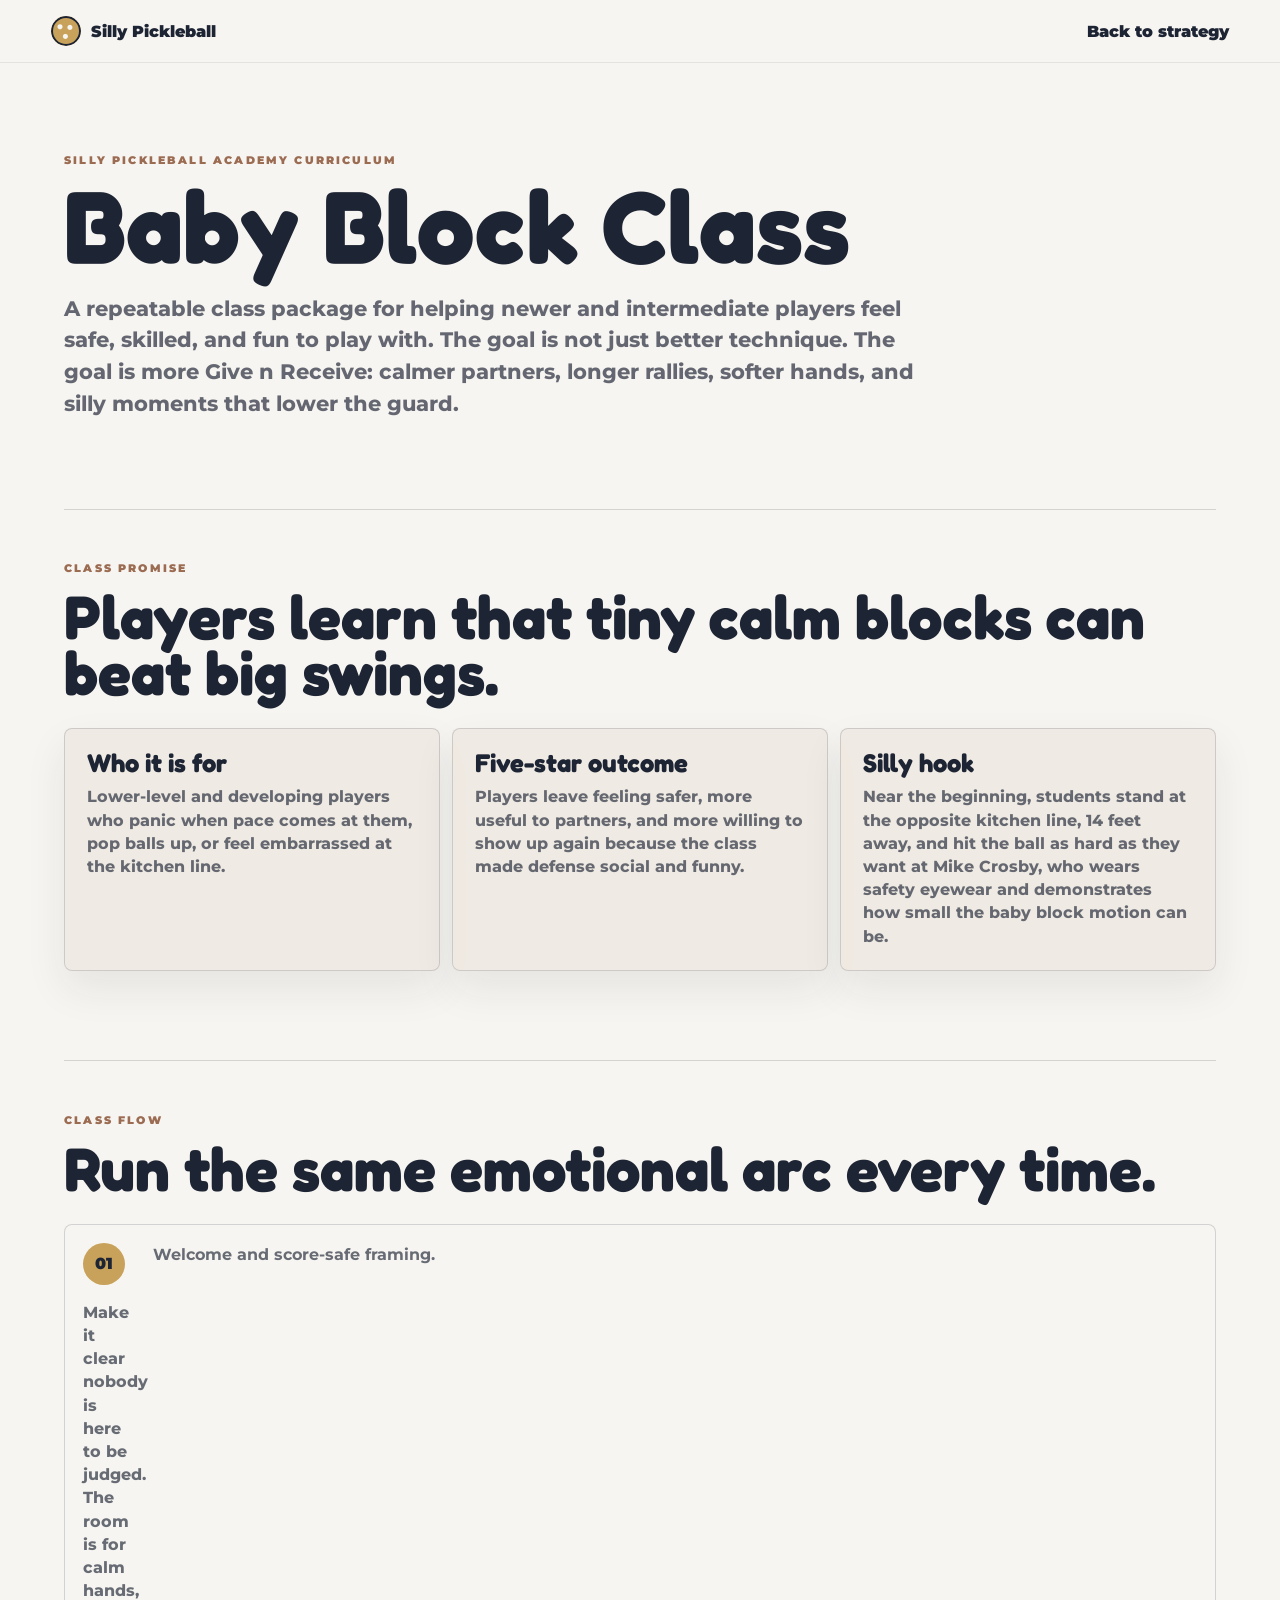
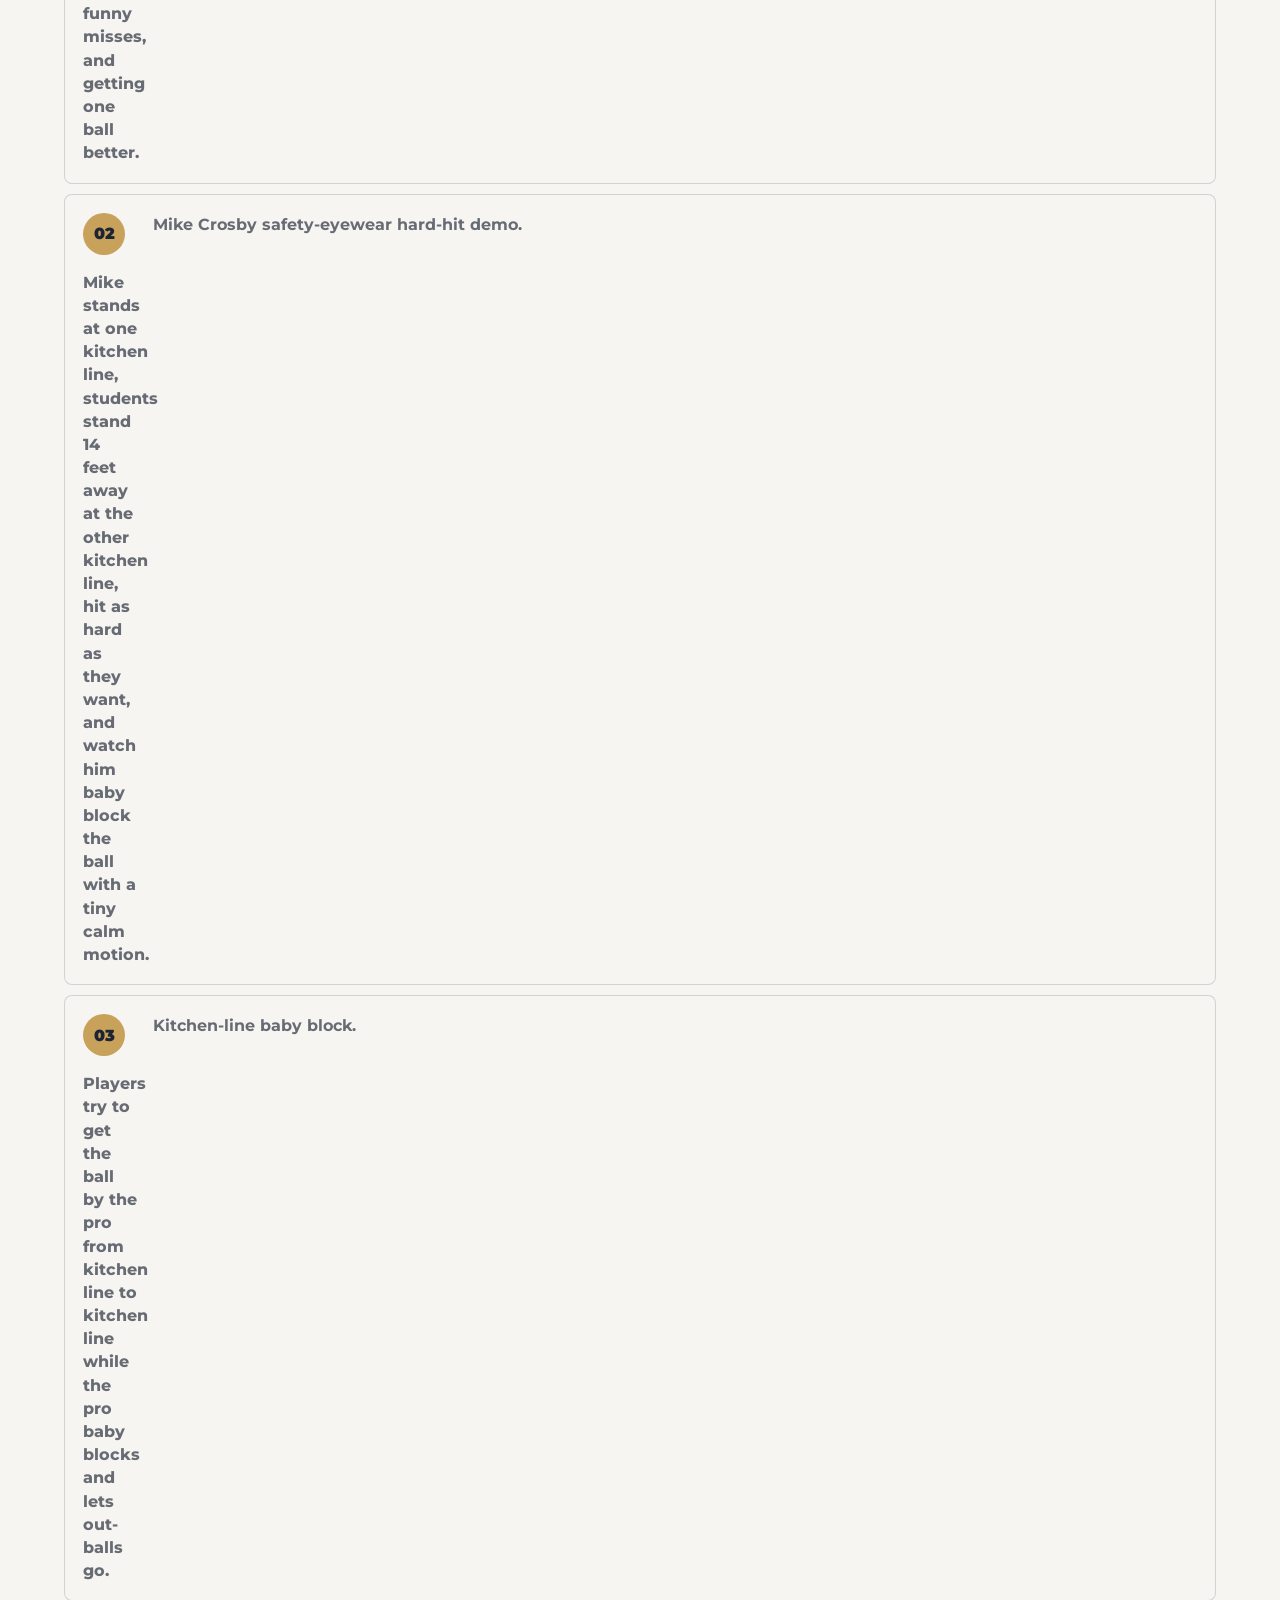
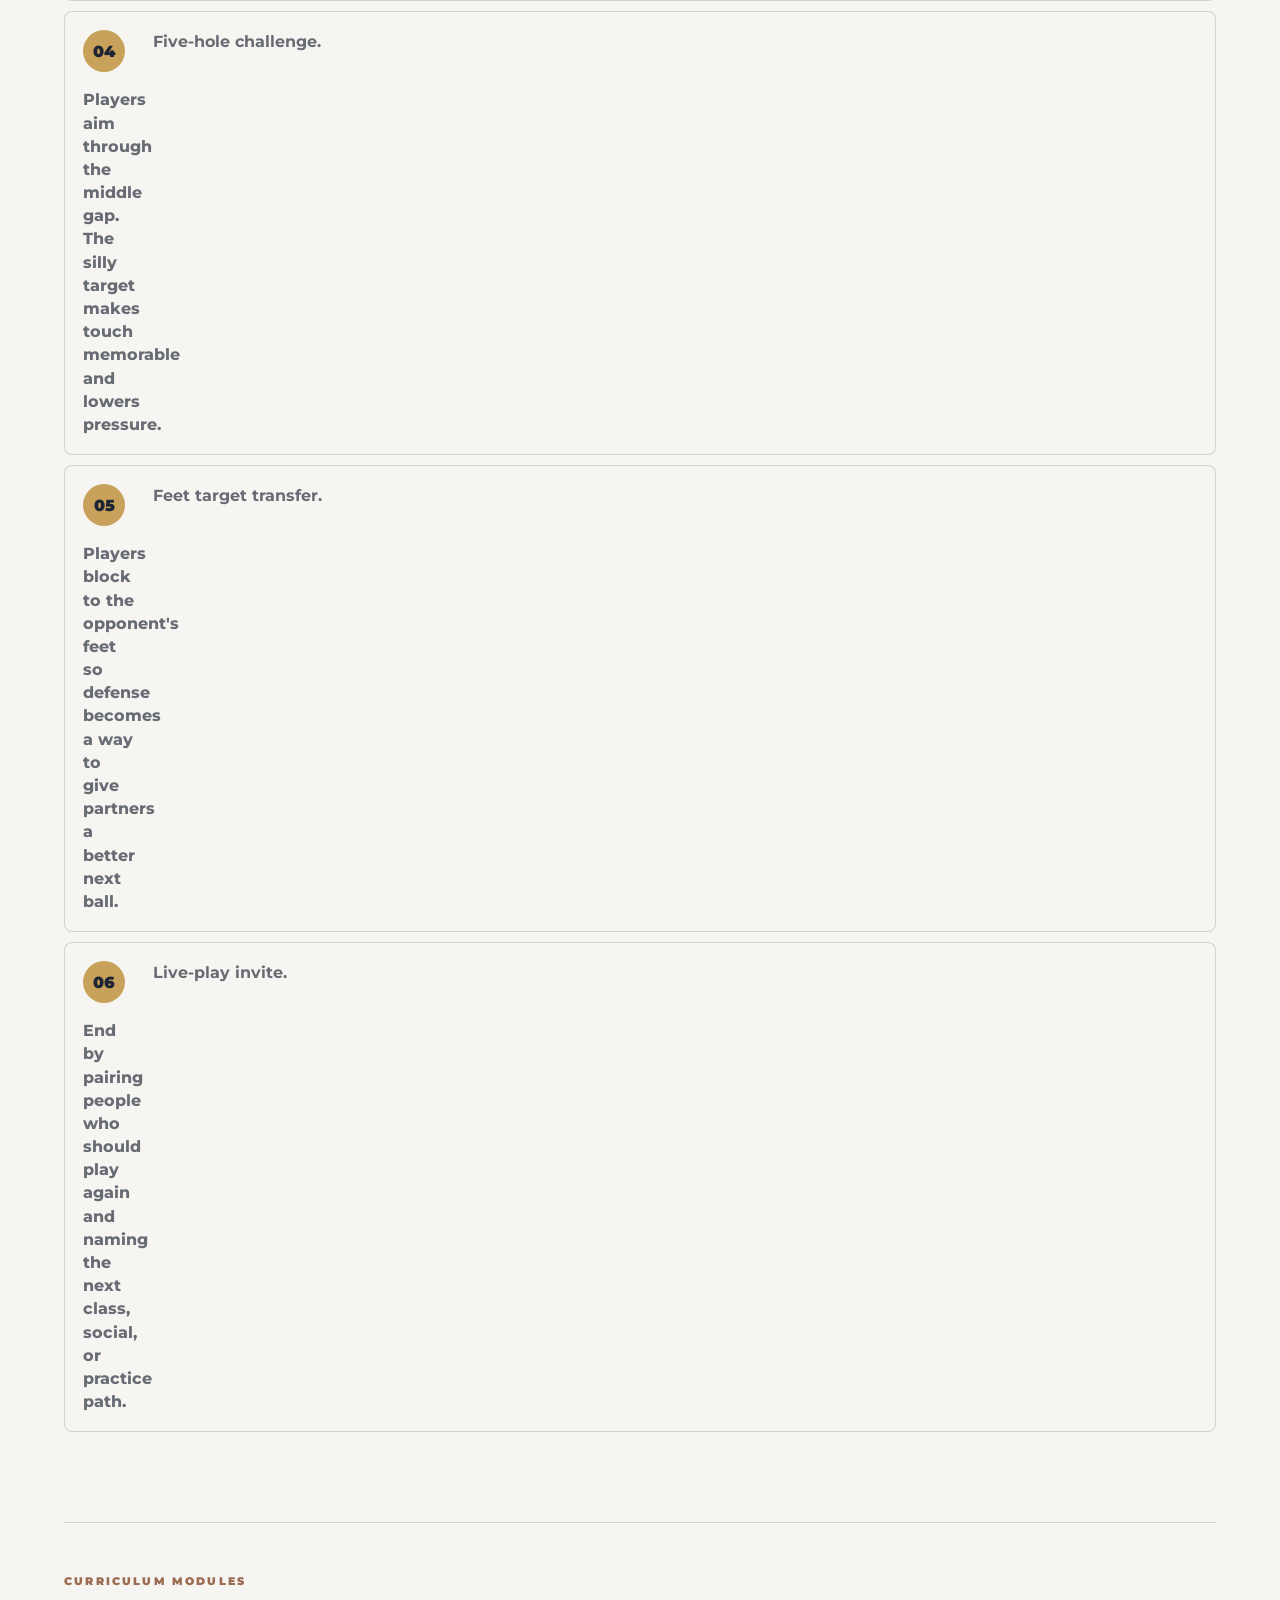
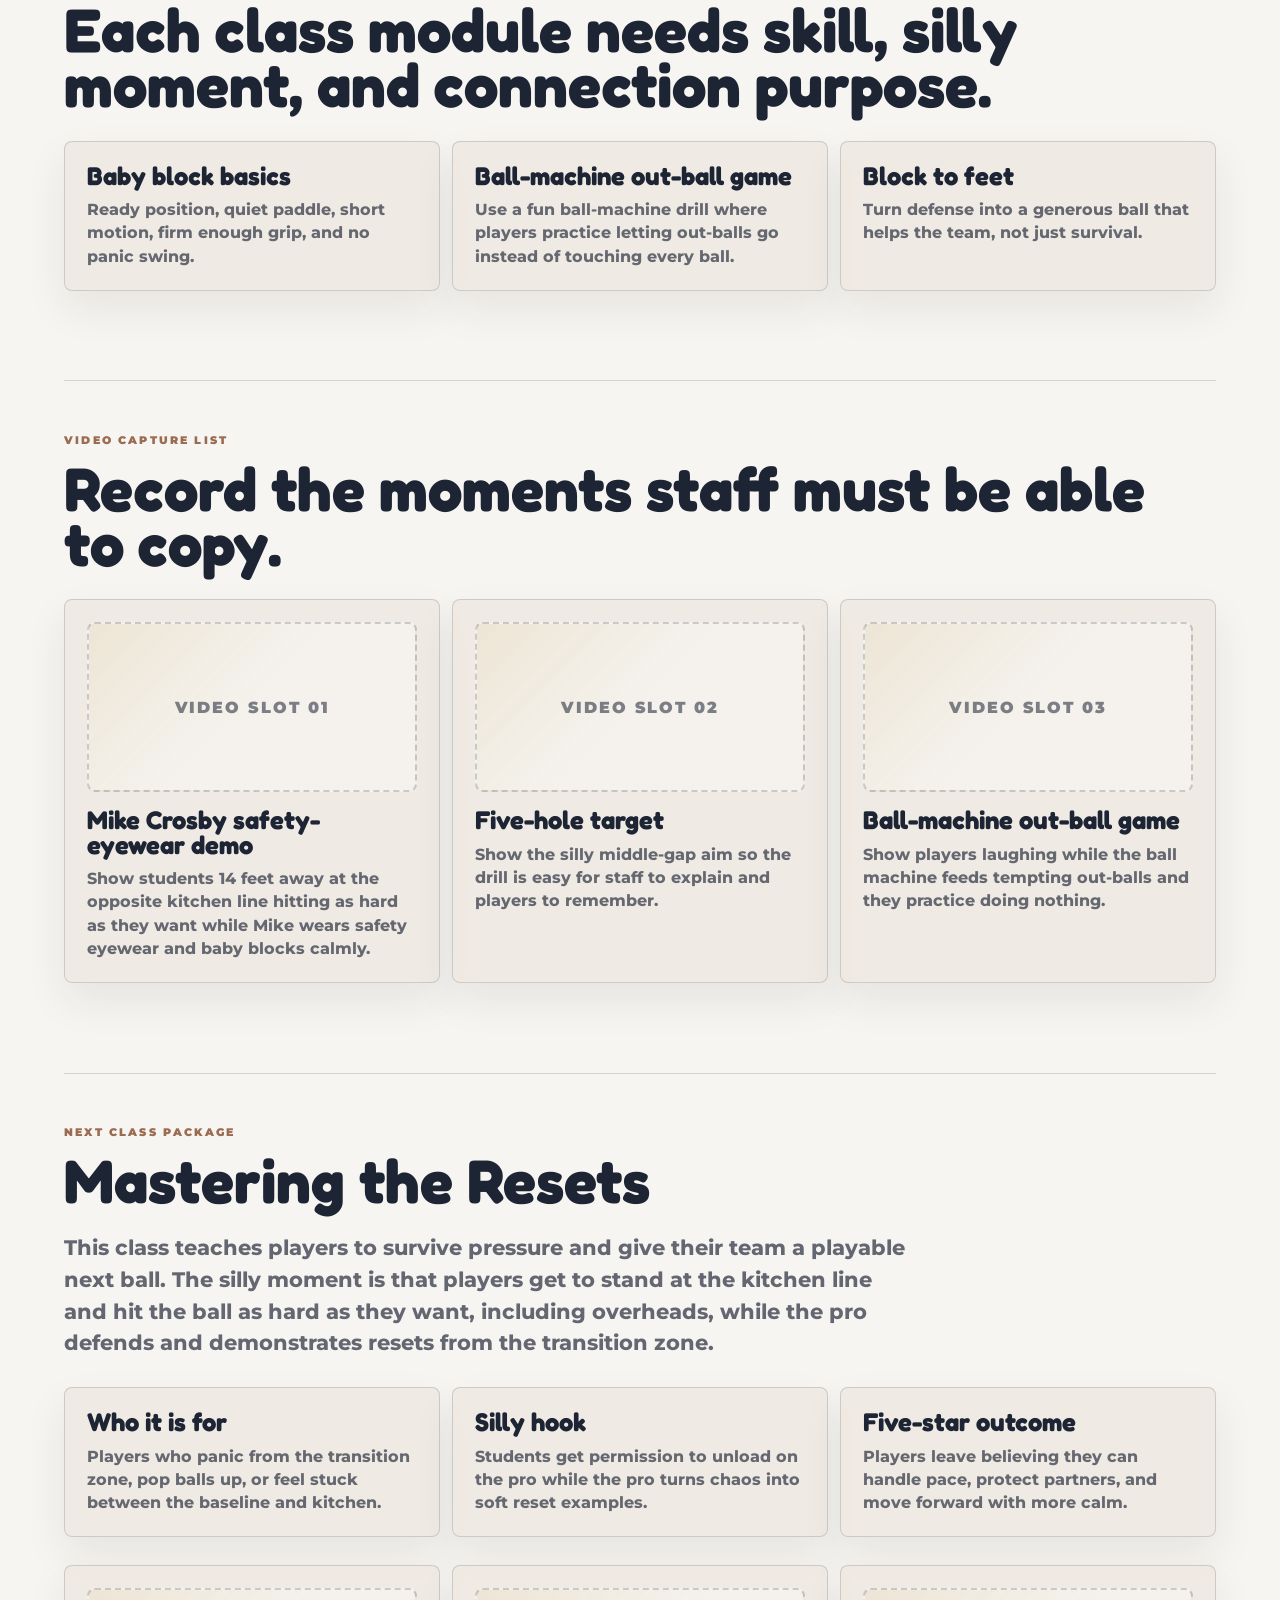
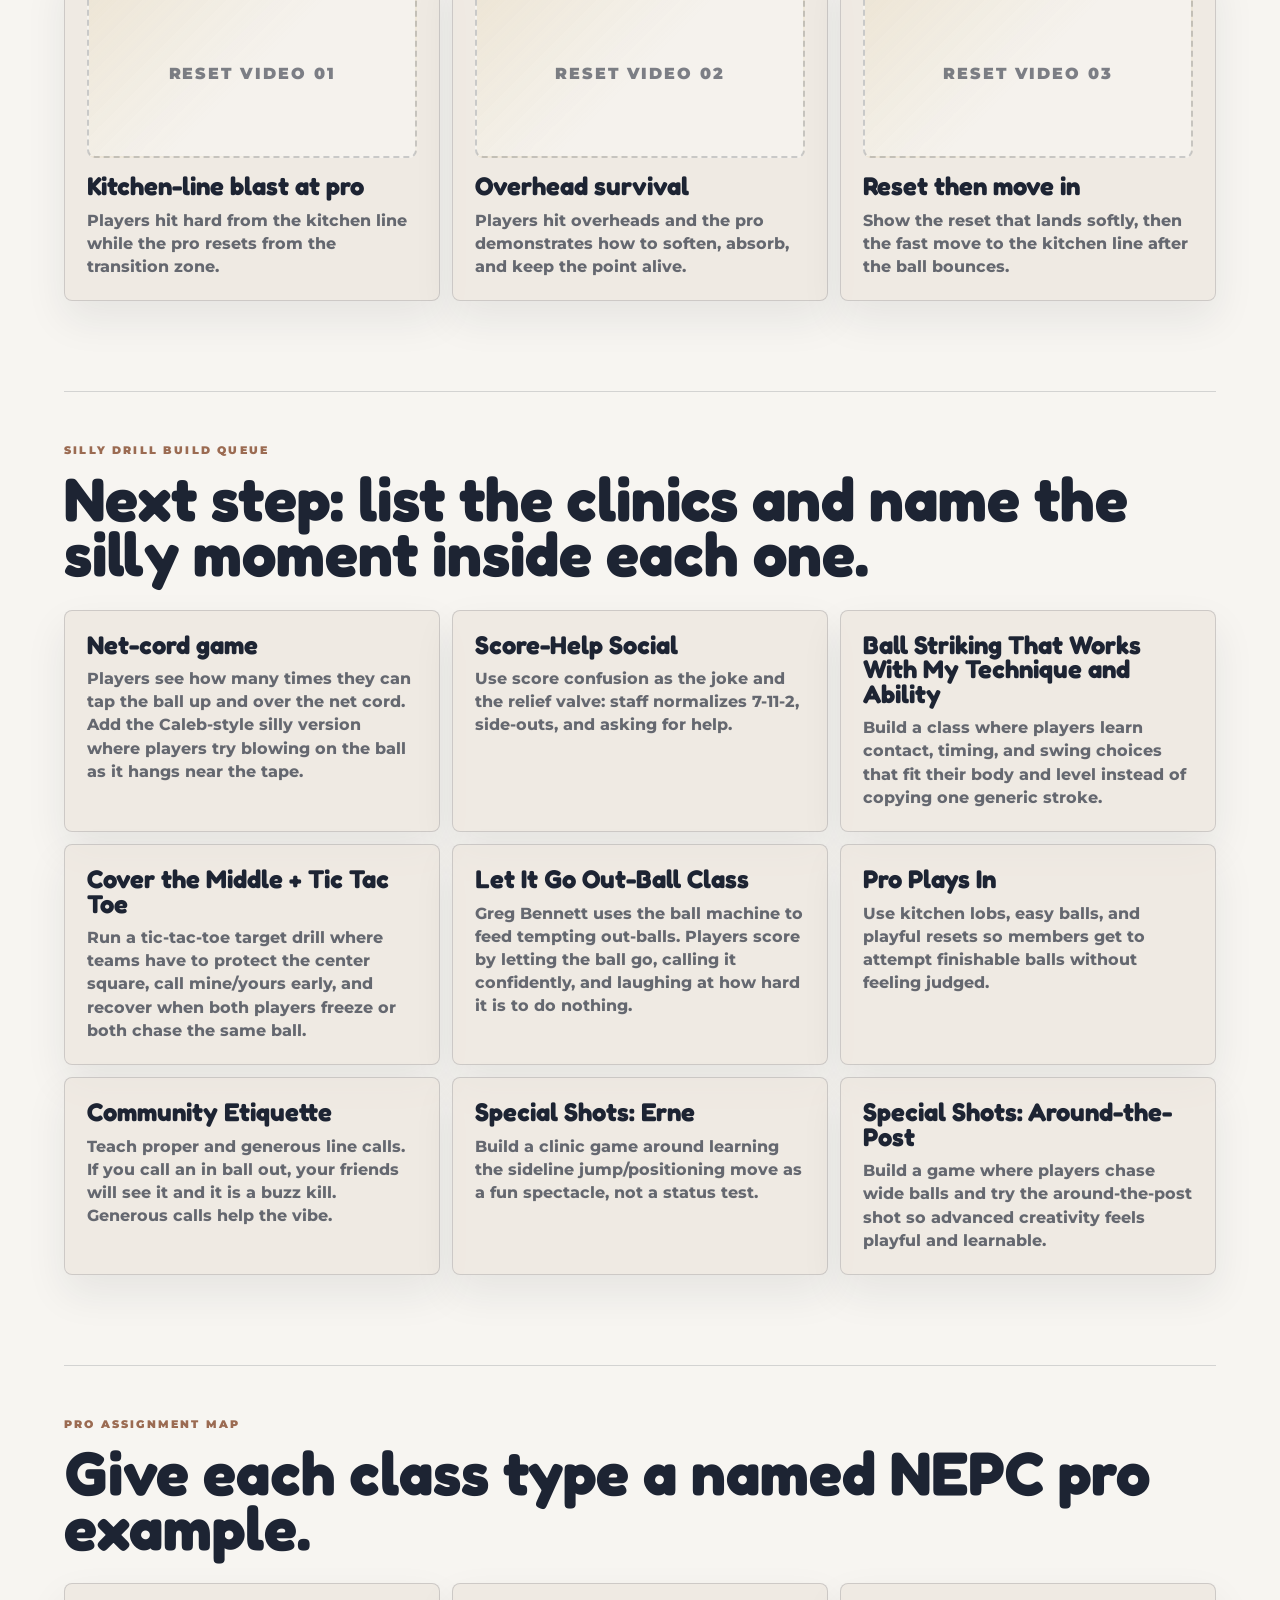
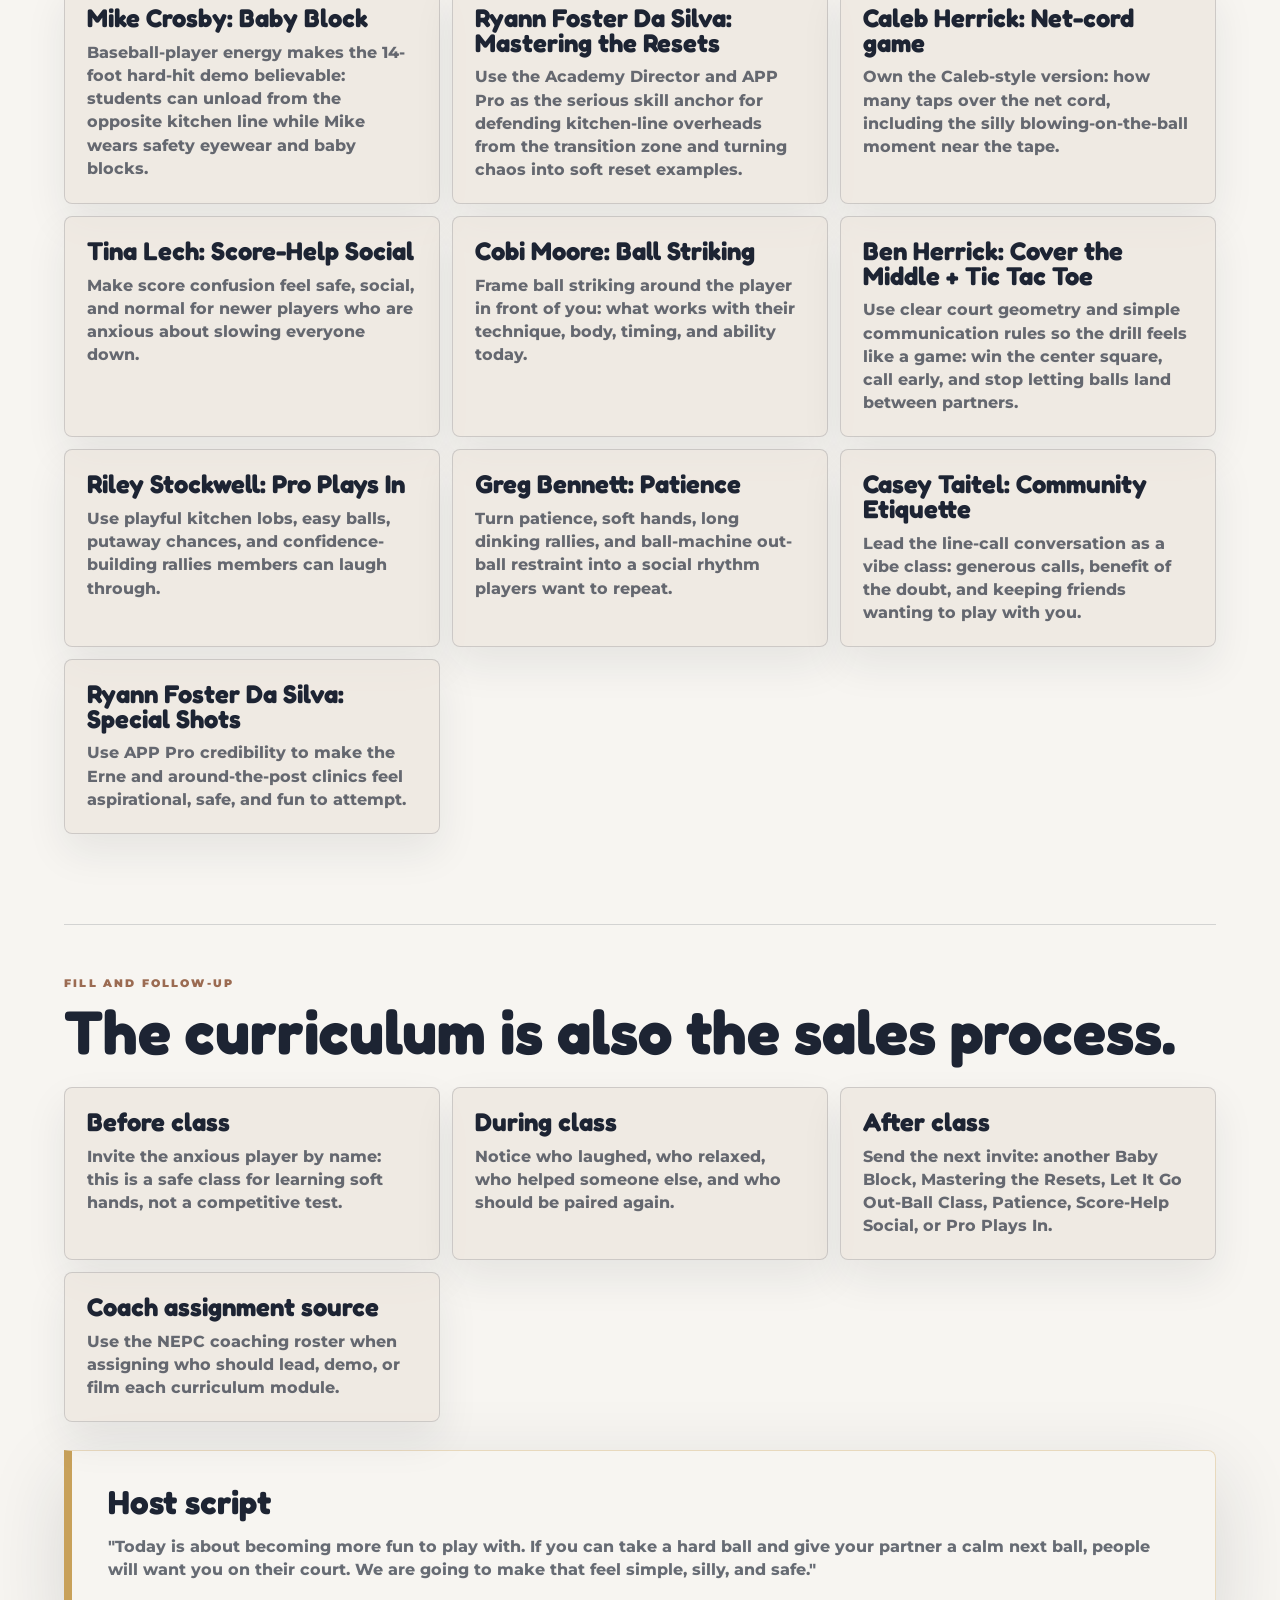
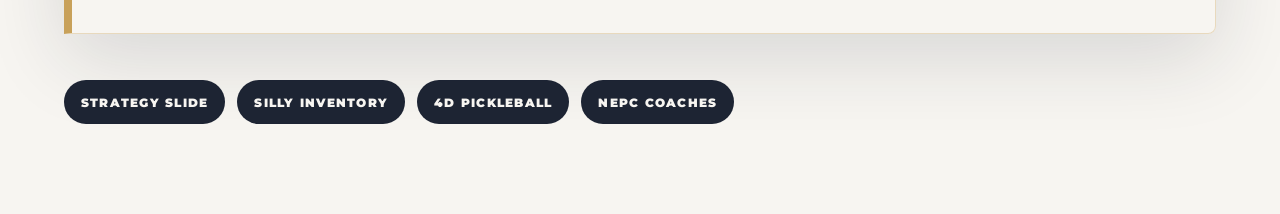
==== academy-curriculum.html @ 3ce4f241 "Add out-ball class product" ====
<!doctype html>
<html lang="en">
<head>
  <meta charset="utf-8">
  <meta name="viewport" content="width=device-width, initial-scale=1">
  <title>Silly Pickleball Academy Curriculum</title>
  <meta name="description" content="Internal Silly Pickleball Academy curriculum template for repeatable classes, drills, videos, and silly moments.">
  <link rel="preconnect" href="https://fonts.googleapis.com">
  <link rel="preconnect" href="https://fonts.gstatic.com" crossorigin>
  <link href="https://fonts.googleapis.com/css2?family=Fredoka:wght@600;700&family=Montserrat:wght@500;700;800;900&display=swap" rel="stylesheet">
  <style>
    :root {
      --paper: #F7F5F1;
      --cream: #EDE7DE;
      --ink: #1D2433;
      --sage: #66786A;
      --gold: #C8A15A;
      --red: #9B6B52;
      --line: rgba(29, 36, 51, .16);
      --shadow: 0 24px 80px rgba(29, 36, 51, .14);
      --sans: "Montserrat", Arial, sans-serif;
      --display: "Fredoka", "Montserrat", Arial, sans-serif;
    }

    * { box-sizing: border-box; }

    body {
      margin: 0;
      background: var(--paper);
      color: var(--ink);
      font-family: var(--sans);
    }

    a {
      color: inherit;
      text-decoration: none;
    }

    .topbar {
      position: sticky;
      top: 0;
      z-index: 10;
      display: flex;
      justify-content: space-between;
      gap: 20px;
      align-items: center;
      padding: 16px clamp(18px, 4vw, 56px);
      border-bottom: 1px solid rgba(29, 36, 51, .08);
      background: rgba(247, 245, 241, .92);
      backdrop-filter: blur(18px);
      font-weight: 900;
    }

    .brand {
      display: inline-flex;
      gap: 10px;
      align-items: center;
    }

    .ball {
      width: 30px;
      height: 30px;
      border-radius: 999px;
      background:
        radial-gradient(circle at 30% 36%, var(--paper) 0 2px, transparent 3px),
        radial-gradient(circle at 63% 38%, var(--paper) 0 2px, transparent 3px),
        radial-gradient(circle at 48% 68%, var(--paper) 0 2px, transparent 3px),
        var(--gold);
      box-shadow: inset 0 0 0 2px var(--ink);
    }

    main {
      padding: clamp(56px, 7vw, 108px) clamp(20px, 5vw, 80px);
    }

    .eyebrow {
      margin: 0 0 14px;
      color: var(--red);
      font-size: .68rem;
      font-weight: 900;
      letter-spacing: .2em;
      text-transform: uppercase;
    }

    h1,
    h2,
    h3 {
      margin: 0;
      font-family: var(--display);
      letter-spacing: 0;
    }

    h1 {
      max-width: 1160px;
      font-size: clamp(3.6rem, 8vw, 8.8rem);
      line-height: .86;
    }

    h2 {
      font-size: clamp(2.25rem, 4.8vw, 5.8rem);
      line-height: .9;
    }

    h3 {
      font-size: clamp(1.6rem, 2.6vw, 2.8rem);
      line-height: .94;
    }

    .lede {
      max-width: 850px;
      margin: 24px 0 0;
      color: rgba(29, 36, 51, .68);
      font-size: clamp(1.06rem, 1.7vw, 1.34rem);
      line-height: 1.48;
      font-weight: 750;
    }

    section {
      margin-top: clamp(54px, 7vw, 96px);
      padding-top: clamp(28px, 4vw, 54px);
      border-top: 1px solid var(--line);
    }

    .summary-grid,
    .module-grid,
    .video-grid,
    .sales-grid {
      display: grid;
      grid-template-columns: repeat(3, minmax(0, 1fr));
      gap: 12px;
      margin-top: 28px;
    }

    .card,
    .module,
    .video-card,
    .sales-card {
      padding: 22px;
      border: 1px solid var(--line);
      border-radius: 8px;
      background: rgba(237, 231, 222, .76);
      box-shadow: 0 18px 42px rgba(29, 36, 51, .08);
    }

    .card b,
    .module b,
    .video-card b,
    .sales-card b {
      display: block;
      font-family: var(--display);
      font-size: clamp(1.36rem, 2vw, 2rem);
      line-height: .96;
    }

    .card p,
    .module p,
    .video-card p,
    .sales-card p,
    .agenda li,
    .script-box p {
      color: rgba(29, 36, 51, .66);
      font-weight: 750;
      line-height: 1.45;
    }

    .card p,
    .module p,
    .video-card p,
    .sales-card p {
      margin: 10px 0 0;
    }

    .agenda {
      display: grid;
      gap: 10px;
      margin: 28px 0 0;
      padding: 0;
      list-style: none;
      counter-reset: agenda;
    }

    .agenda li {
      counter-increment: agenda;
      display: grid;
      grid-template-columns: 54px 1fr;
      gap: 16px;
      align-items: start;
      padding: 18px;
      border: 1px solid var(--line);
      border-radius: 8px;
      background: rgba(247, 245, 241, .86);
    }

    .agenda li::before {
      content: counter(agenda, decimal-leading-zero);
      display: inline-flex;
      align-items: center;
      justify-content: center;
      width: 42px;
      height: 42px;
      border-radius: 999px;
      background: var(--gold);
      color: var(--ink);
      font-weight: 900;
    }

    .video-slot {
      display: grid;
      place-items: center;
      min-height: 170px;
      margin-bottom: 16px;
      border: 2px dashed rgba(29, 36, 51, .2);
      border-radius: 8px;
      background:
        linear-gradient(135deg, rgba(200, 161, 90, .16), transparent 50%),
        rgba(247, 245, 241, .72);
      color: rgba(29, 36, 51, .56);
      font-weight: 900;
      letter-spacing: .12em;
      text-align: center;
      text-transform: uppercase;
    }

    .script-box {
      margin-top: 28px;
      padding: clamp(24px, 3vw, 36px);
      border: 1px solid rgba(200, 161, 90, .34);
      border-left: 8px solid var(--gold);
      border-radius: 0 8px 8px 0;
      background: rgba(247, 245, 241, .88);
      box-shadow: var(--shadow);
    }

    .footer-nav {
      display: flex;
      gap: 12px;
      flex-wrap: wrap;
      margin-top: 46px;
    }

    .button {
      display: inline-flex;
      align-items: center;
      justify-content: center;
      min-height: 44px;
      padding: 0 16px;
      border: 1px solid var(--line);
      border-radius: 999px;
      background: var(--ink);
      color: var(--paper);
      font-size: .78rem;
      font-weight: 900;
      letter-spacing: .1em;
      text-transform: uppercase;
    }

    @media (max-width: 900px) {
      .summary-grid,
      .module-grid,
      .video-grid,
      .sales-grid {
        grid-template-columns: 1fr;
      }
    }
  </style>
</head>
<body>
  <header class="topbar">
    <a class="brand" href="index.html">
      <span class="ball" aria-hidden="true"></span>
      <span>Silly Pickleball</span>
    </a>
    <a href="strategy.html#curriculum">Back to strategy</a>
  </header>

  <main>
    <p class="eyebrow">Silly Pickleball Academy curriculum</p>
    <h1>Baby Block Class</h1>
    <p class="lede">A repeatable class package for helping newer and intermediate players feel safe, skilled, and fun to play with. The goal is not just better technique. The goal is more Give n Receive: calmer partners, longer rallies, softer hands, and silly moments that lower the guard.</p>

    <section aria-labelledby="promise-title">
      <p class="eyebrow">Class promise</p>
      <h2 id="promise-title">Players learn that tiny calm blocks can beat big swings.</h2>
      <div class="summary-grid">
        <article class="card">
          <b>Who it is for</b>
          <p>Lower-level and developing players who panic when pace comes at them, pop balls up, or feel embarrassed at the kitchen line.</p>
        </article>
        <article class="card">
          <b>Five-star outcome</b>
          <p>Players leave feeling safer, more useful to partners, and more willing to show up again because the class made defense social and funny.</p>
        </article>
        <article class="card">
          <b>Silly hook</b>
          <p>Near the beginning, students stand at the opposite kitchen line, 14 feet away, and hit the ball as hard as they want at Mike Crosby, who wears safety eyewear and demonstrates how small the baby block motion can be.</p>
        </article>
      </div>
    </section>

    <section aria-labelledby="agenda-title">
      <p class="eyebrow">Class flow</p>
      <h2 id="agenda-title">Run the same emotional arc every time.</h2>
      <ol class="agenda">
        <li><strong>Welcome and score-safe framing.</strong> Make it clear nobody is here to be judged. The room is for calm hands, funny misses, and getting one ball better.</li>
        <li><strong>Mike Crosby safety-eyewear hard-hit demo.</strong> Mike stands at one kitchen line, students stand 14 feet away at the other kitchen line, hit as hard as they want, and watch him baby block the ball with a tiny calm motion.</li>
        <li><strong>Kitchen-line baby block.</strong> Players try to get the ball by the pro from kitchen line to kitchen line while the pro baby blocks and lets out-balls go.</li>
        <li><strong>Five-hole challenge.</strong> Players aim through the middle gap. The silly target makes touch memorable and lowers pressure.</li>
        <li><strong>Feet target transfer.</strong> Players block to the opponent's feet so defense becomes a way to give partners a better next ball.</li>
        <li><strong>Live-play invite.</strong> End by pairing people who should play again and naming the next class, social, or practice path.</li>
      </ol>
    </section>

    <section aria-labelledby="modules-title">
      <p class="eyebrow">Curriculum modules</p>
      <h2 id="modules-title">Each class module needs skill, silly moment, and connection purpose.</h2>
      <div class="module-grid">
        <article class="module">
          <b>Baby block basics</b>
          <p>Ready position, quiet paddle, short motion, firm enough grip, and no panic swing.</p>
        </article>
        <article class="module">
          <b>Ball-machine out-ball game</b>
          <p>Use a fun ball-machine drill where players practice letting out-balls go instead of touching every ball.</p>
        </article>
        <article class="module">
          <b>Block to feet</b>
          <p>Turn defense into a generous ball that helps the team, not just survival.</p>
        </article>
      </div>
    </section>

    <section aria-labelledby="videos-title">
      <p class="eyebrow">Video capture list</p>
      <h2 id="videos-title">Record the moments staff must be able to copy.</h2>
      <div class="video-grid">
        <article class="video-card">
          <div class="video-slot">Video slot 01</div>
          <b>Mike Crosby safety-eyewear demo</b>
          <p>Show students 14 feet away at the opposite kitchen line hitting as hard as they want while Mike wears safety eyewear and baby blocks calmly.</p>
        </article>
        <article class="video-card">
          <div class="video-slot">Video slot 02</div>
          <b>Five-hole target</b>
          <p>Show the silly middle-gap aim so the drill is easy for staff to explain and players to remember.</p>
        </article>
        <article class="video-card">
          <div class="video-slot">Video slot 03</div>
          <b>Ball-machine out-ball game</b>
          <p>Show players laughing while the ball machine feeds tempting out-balls and they practice doing nothing.</p>
        </article>
      </div>
    </section>

    <section aria-labelledby="resets-title">
      <p class="eyebrow">Next class package</p>
      <h2 id="resets-title">Mastering the Resets</h2>
      <p class="lede">This class teaches players to survive pressure and give their team a playable next ball. The silly moment is that players get to stand at the kitchen line and hit the ball as hard as they want, including overheads, while the pro defends and demonstrates resets from the transition zone.</p>
      <div class="summary-grid">
        <article class="card">
          <b>Who it is for</b>
          <p>Players who panic from the transition zone, pop balls up, or feel stuck between the baseline and kitchen.</p>
        </article>
        <article class="card">
          <b>Silly hook</b>
          <p>Students get permission to unload on the pro while the pro turns chaos into soft reset examples.</p>
        </article>
        <article class="card">
          <b>Five-star outcome</b>
          <p>Players leave believing they can handle pace, protect partners, and move forward with more calm.</p>
        </article>
      </div>
      <div class="video-grid">
        <article class="video-card">
          <div class="video-slot">Reset video 01</div>
          <b>Kitchen-line blast at pro</b>
          <p>Players hit hard from the kitchen line while the pro resets from the transition zone.</p>
        </article>
        <article class="video-card">
          <div class="video-slot">Reset video 02</div>
          <b>Overhead survival</b>
          <p>Players hit overheads and the pro demonstrates how to soften, absorb, and keep the point alive.</p>
        </article>
        <article class="video-card">
          <div class="video-slot">Reset video 03</div>
          <b>Reset then move in</b>
          <p>Show the reset that lands softly, then the fast move to the kitchen line after the ball bounces.</p>
        </article>
      </div>
    </section>

    <section aria-labelledby="queue-title">
      <p class="eyebrow">Silly drill build queue</p>
      <h2 id="queue-title">Next step: list the clinics and name the silly moment inside each one.</h2>
      <div class="module-grid">
        <article class="module">
          <b>Net-cord game</b>
          <p>Players see how many times they can tap the ball up and over the net cord. Add the Caleb-style silly version where players try blowing on the ball as it hangs near the tape.</p>
        </article>
        <article class="module">
          <b>Score-Help Social</b>
          <p>Use score confusion as the joke and the relief valve: staff normalizes 7-11-2, side-outs, and asking for help.</p>
        </article>
        <article class="module">
          <b>Ball Striking That Works With My Technique and Ability</b>
          <p>Build a class where players learn contact, timing, and swing choices that fit their body and level instead of copying one generic stroke.</p>
        </article>
        <article class="module">
          <b>Cover the Middle + Tic Tac Toe</b>
          <p>Run a tic-tac-toe target drill where teams have to protect the center square, call mine/yours early, and recover when both players freeze or both chase the same ball.</p>
        </article>
        <article class="module">
          <b>Let It Go Out-Ball Class</b>
          <p>Greg Bennett uses the ball machine to feed tempting out-balls. Players score by letting the ball go, calling it confidently, and laughing at how hard it is to do nothing.</p>
        </article>
        <article class="module">
          <b>Pro Plays In</b>
          <p>Use kitchen lobs, easy balls, and playful resets so members get to attempt finishable balls without feeling judged.</p>
        </article>
        <article class="module">
          <b>Community Etiquette</b>
          <p>Teach proper and generous line calls. If you call an in ball out, your friends will see it and it is a buzz kill. Generous calls help the vibe.</p>
        </article>
        <article class="module">
          <b>Special Shots: Erne</b>
          <p>Build a clinic game around learning the sideline jump/positioning move as a fun spectacle, not a status test.</p>
        </article>
        <article class="module">
          <b>Special Shots: Around-the-Post</b>
          <p>Build a game where players chase wide balls and try the around-the-post shot so advanced creativity feels playful and learnable.</p>
        </article>
      </div>
    </section>

    <section aria-labelledby="pros-title">
      <p class="eyebrow">Pro assignment map</p>
      <h2 id="pros-title">Give each class type a named NEPC pro example.</h2>
      <div class="module-grid">
        <article class="module">
          <b>Mike Crosby: Baby Block</b>
          <p>Baseball-player energy makes the 14-foot hard-hit demo believable: students can unload from the opposite kitchen line while Mike wears safety eyewear and baby blocks.</p>
        </article>
        <article class="module">
          <b>Ryann Foster Da Silva: Mastering the Resets</b>
          <p>Use the Academy Director and APP Pro as the serious skill anchor for defending kitchen-line overheads from the transition zone and turning chaos into soft reset examples.</p>
        </article>
        <article class="module">
          <b>Caleb Herrick: Net-cord game</b>
          <p>Own the Caleb-style version: how many taps over the net cord, including the silly blowing-on-the-ball moment near the tape.</p>
        </article>
        <article class="module">
          <b>Tina Lech: Score-Help Social</b>
          <p>Make score confusion feel safe, social, and normal for newer players who are anxious about slowing everyone down.</p>
        </article>
        <article class="module">
          <b>Cobi Moore: Ball Striking</b>
          <p>Frame ball striking around the player in front of you: what works with their technique, body, timing, and ability today.</p>
        </article>
        <article class="module">
          <b>Ben Herrick: Cover the Middle + Tic Tac Toe</b>
          <p>Use clear court geometry and simple communication rules so the drill feels like a game: win the center square, call early, and stop letting balls land between partners.</p>
        </article>
        <article class="module">
          <b>Riley Stockwell: Pro Plays In</b>
          <p>Use playful kitchen lobs, easy balls, putaway chances, and confidence-building rallies members can laugh through.</p>
        </article>
        <article class="module">
          <b>Greg Bennett: Patience</b>
          <p>Turn patience, soft hands, long dinking rallies, and ball-machine out-ball restraint into a social rhythm players want to repeat.</p>
        </article>
        <article class="module">
          <b>Casey Taitel: Community Etiquette</b>
          <p>Lead the line-call conversation as a vibe class: generous calls, benefit of the doubt, and keeping friends wanting to play with you.</p>
        </article>
        <article class="module">
          <b>Ryann Foster Da Silva: Special Shots</b>
          <p>Use APP Pro credibility to make the Erne and around-the-post clinics feel aspirational, safe, and fun to attempt.</p>
        </article>
      </div>
    </section>

    <section aria-labelledby="sales-title">
      <p class="eyebrow">Fill and follow-up</p>
      <h2 id="sales-title">The curriculum is also the sales process.</h2>
      <div class="sales-grid">
        <article class="sales-card">
          <b>Before class</b>
          <p>Invite the anxious player by name: this is a safe class for learning soft hands, not a competitive test.</p>
        </article>
        <article class="sales-card">
          <b>During class</b>
          <p>Notice who laughed, who relaxed, who helped someone else, and who should be paired again.</p>
        </article>
        <article class="sales-card">
          <b>After class</b>
          <p>Send the next invite: another Baby Block, Mastering the Resets, Let It Go Out-Ball Class, Patience, Score-Help Social, or Pro Plays In.</p>
        </article>
        <article class="sales-card">
          <b>Coach assignment source</b>
          <p>Use the <a href="https://www.newenglandpickleball.com/coaching" target="_blank" rel="noreferrer">NEPC coaching roster</a> when assigning who should lead, demo, or film each curriculum module.</p>
        </article>
      </div>
      <div class="script-box">
        <h3>Host script</h3>
        <p>"Today is about becoming more fun to play with. If you can take a hard ball and give your partner a calm next ball, people will want you on their court. We are going to make that feel simple, silly, and safe."</p>
      </div>
    </section>

    <div class="footer-nav">
      <a class="button" href="strategy.html#curriculum">Strategy slide</a>
      <a class="button" href="silly-moments.html">Silly inventory</a>
      <a class="button" href="https://4dpickleball.com/" target="_blank" rel="noreferrer">4D Pickleball</a>
      <a class="button" href="https://www.newenglandpickleball.com/coaching" target="_blank" rel="noreferrer">NEPC coaches</a>
    </div>
  </main>
</body>
</html>
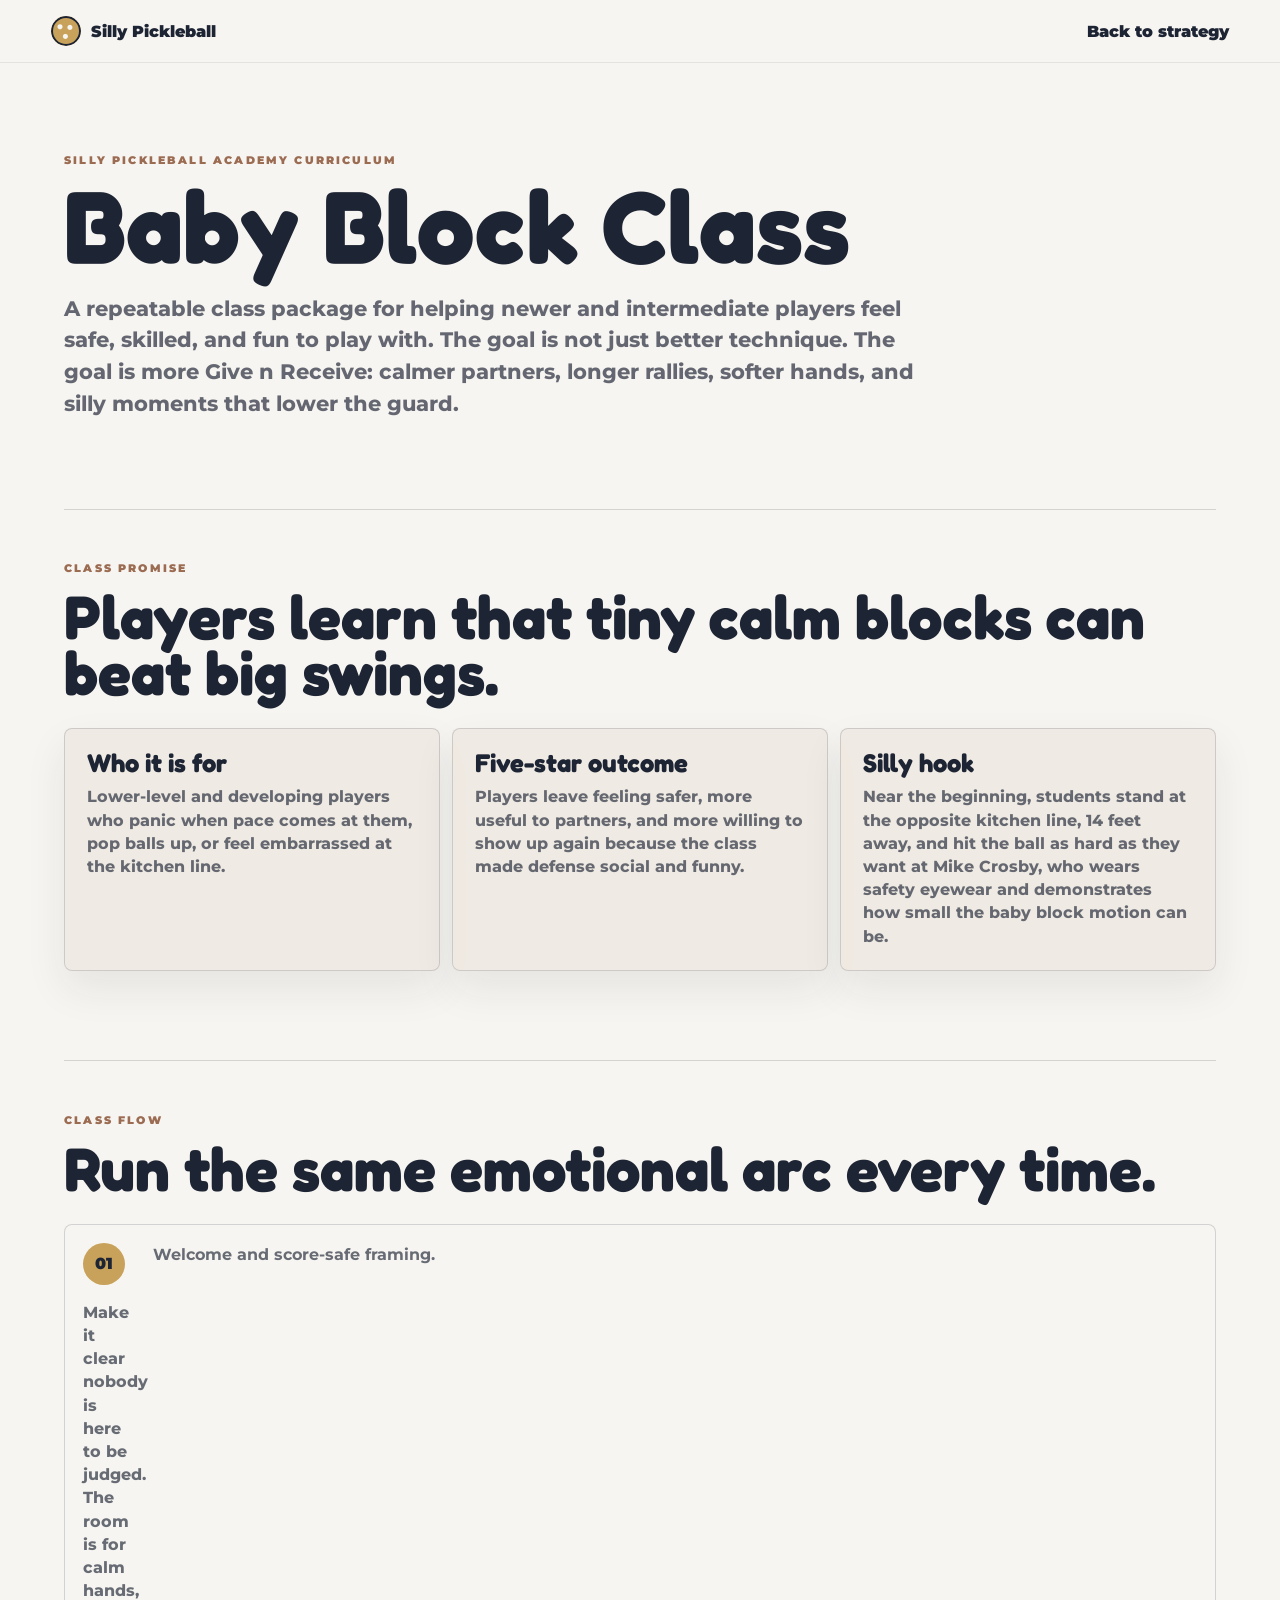
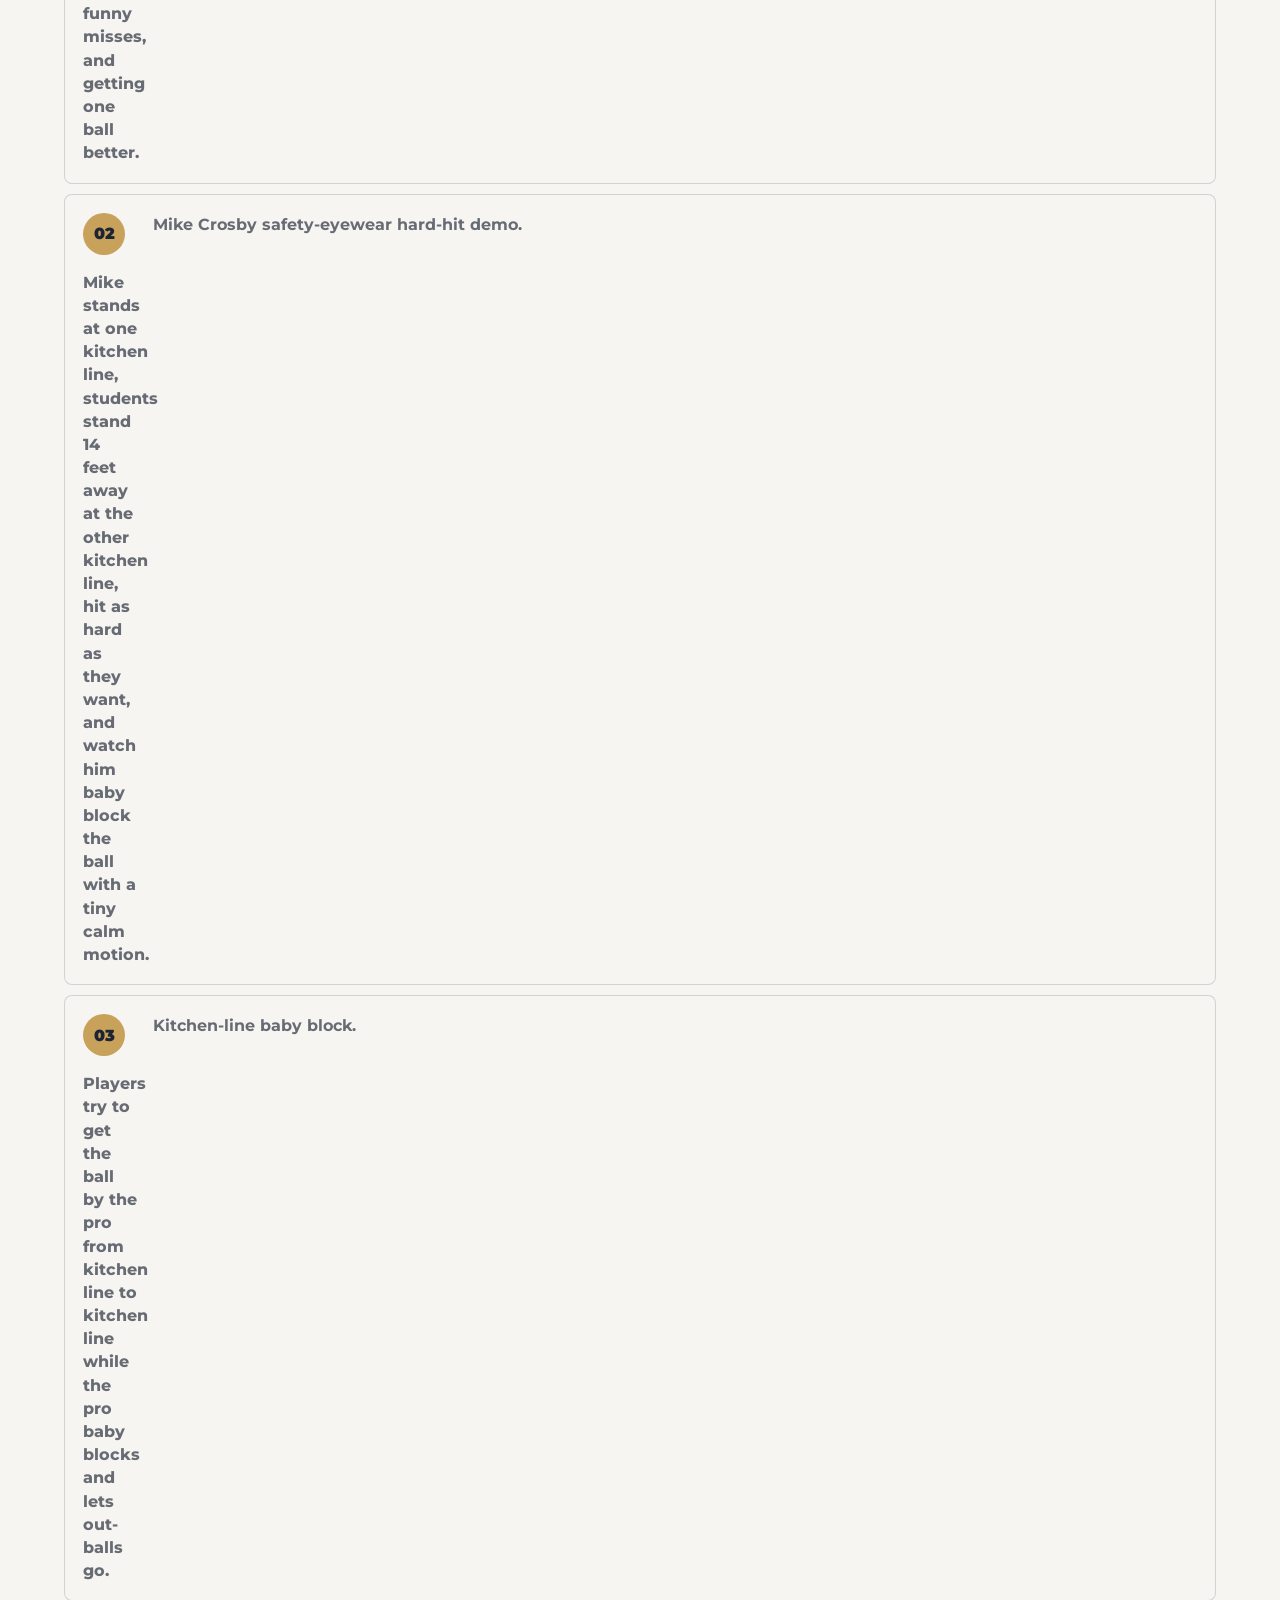
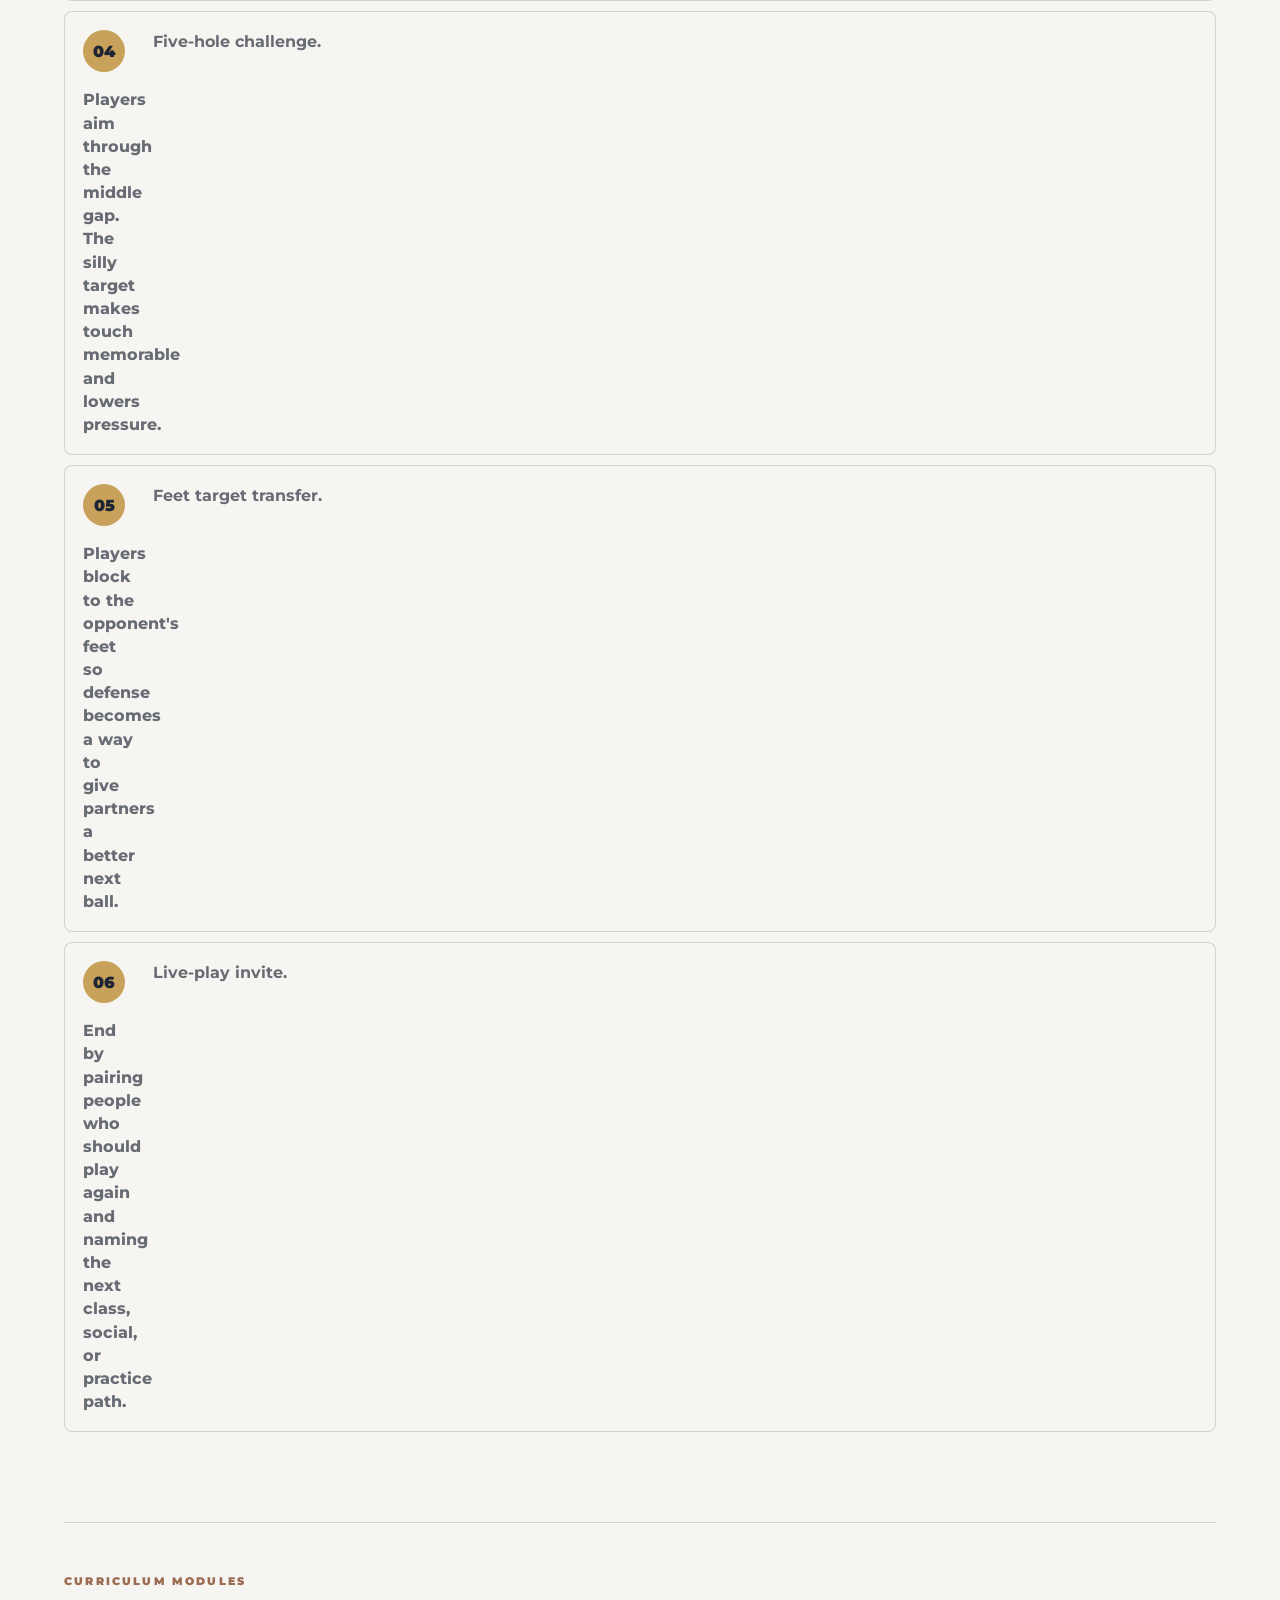
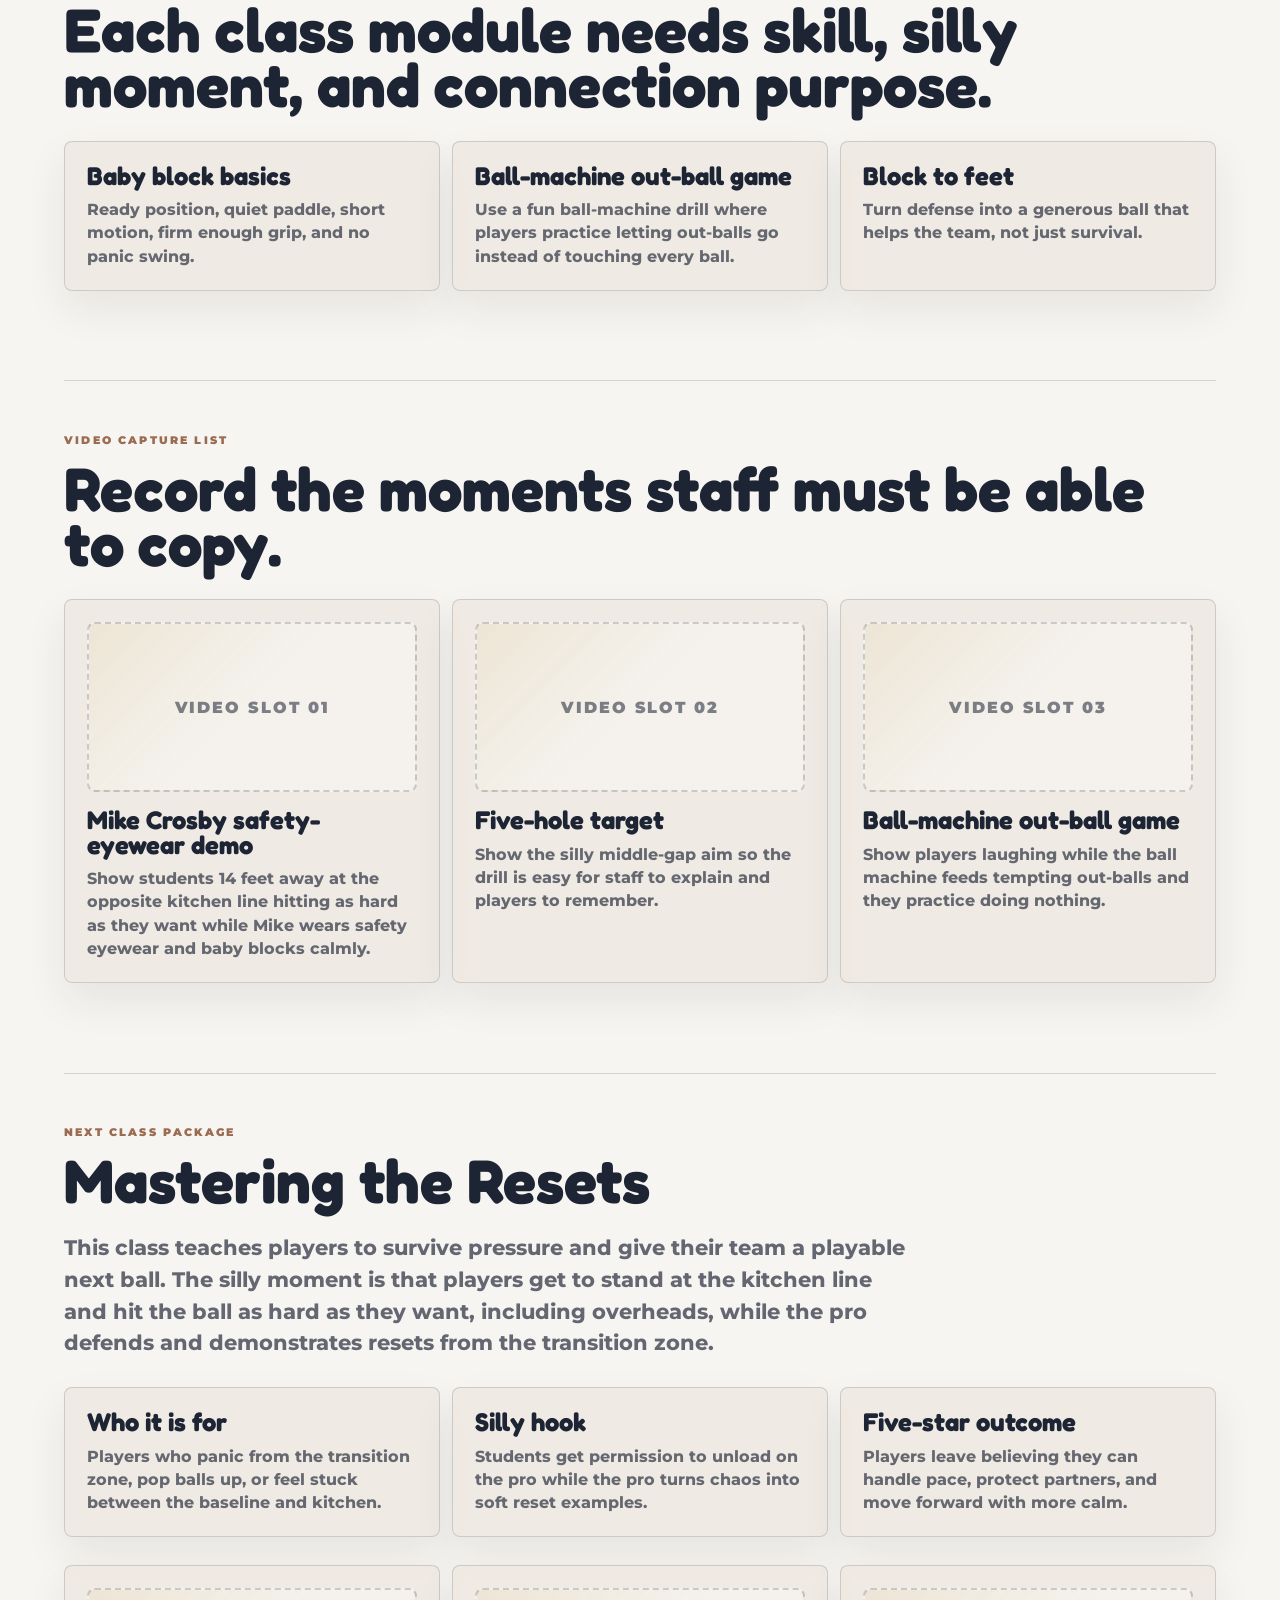
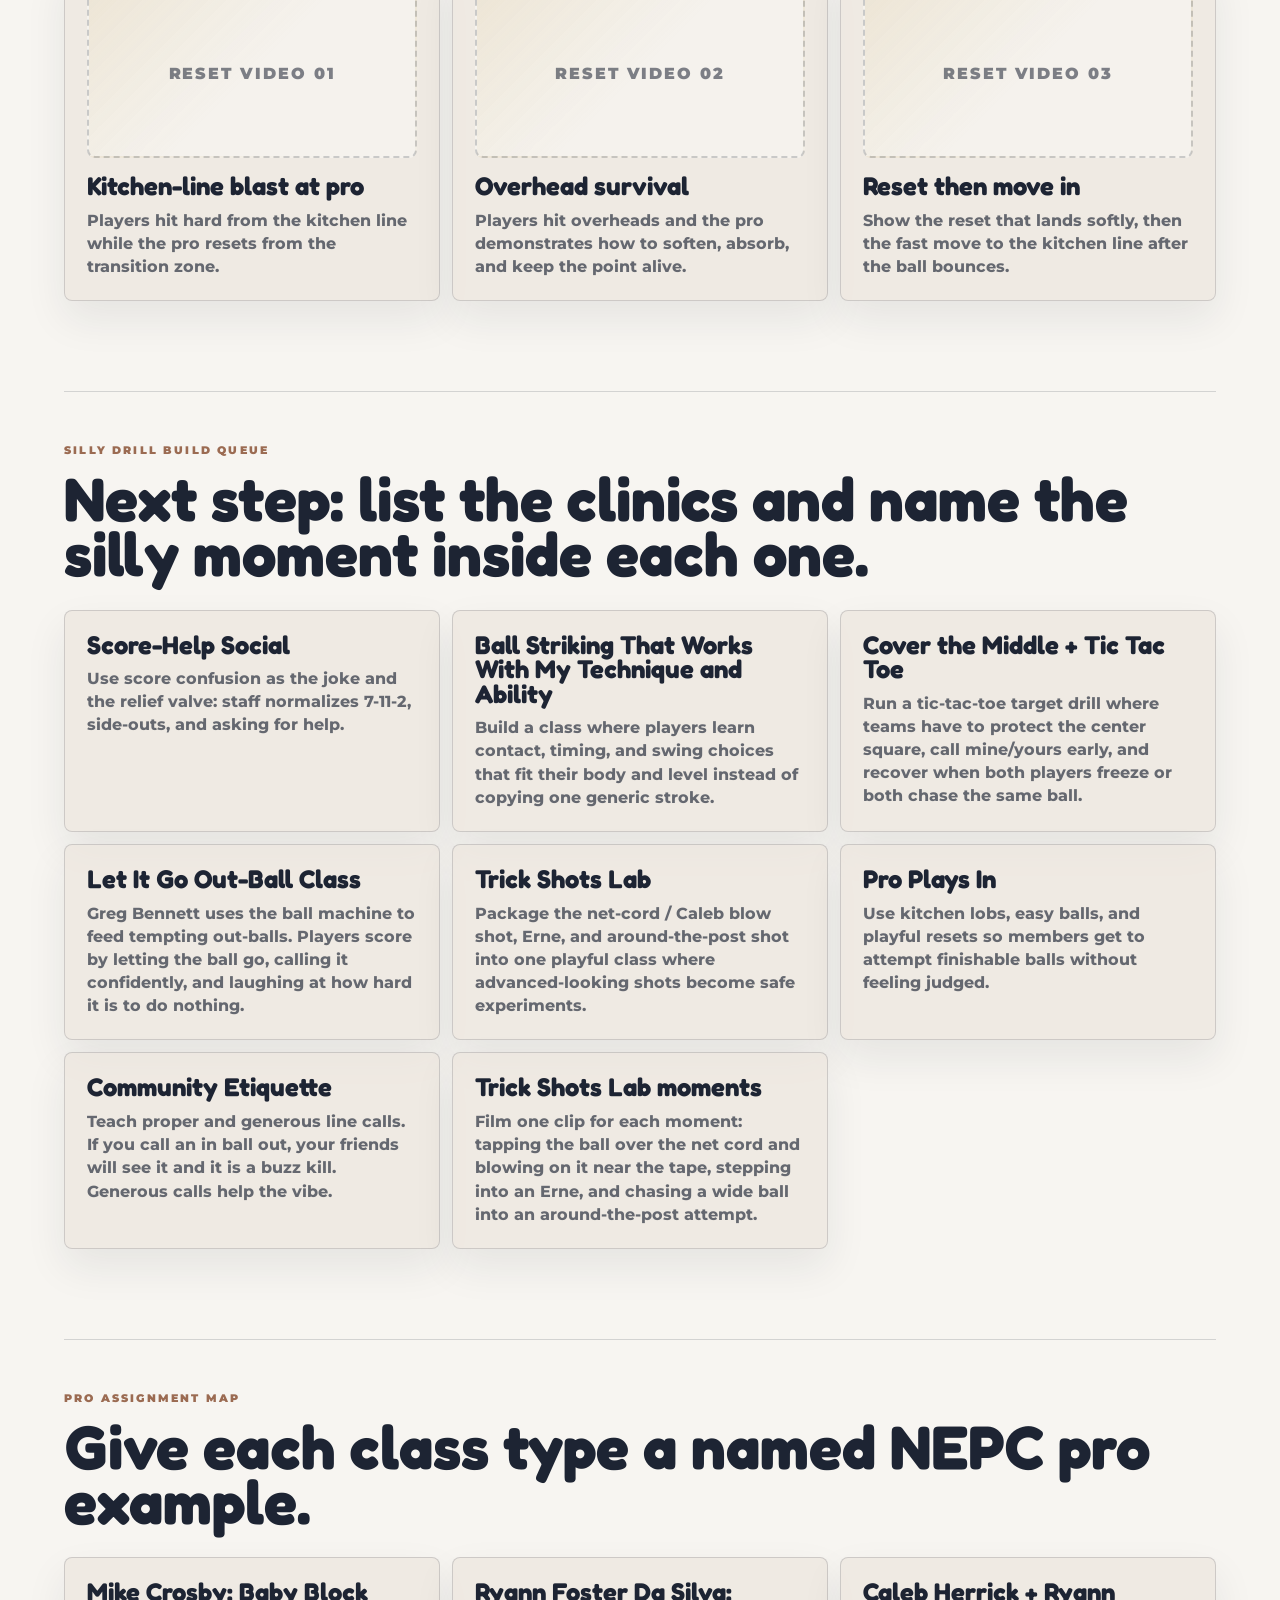
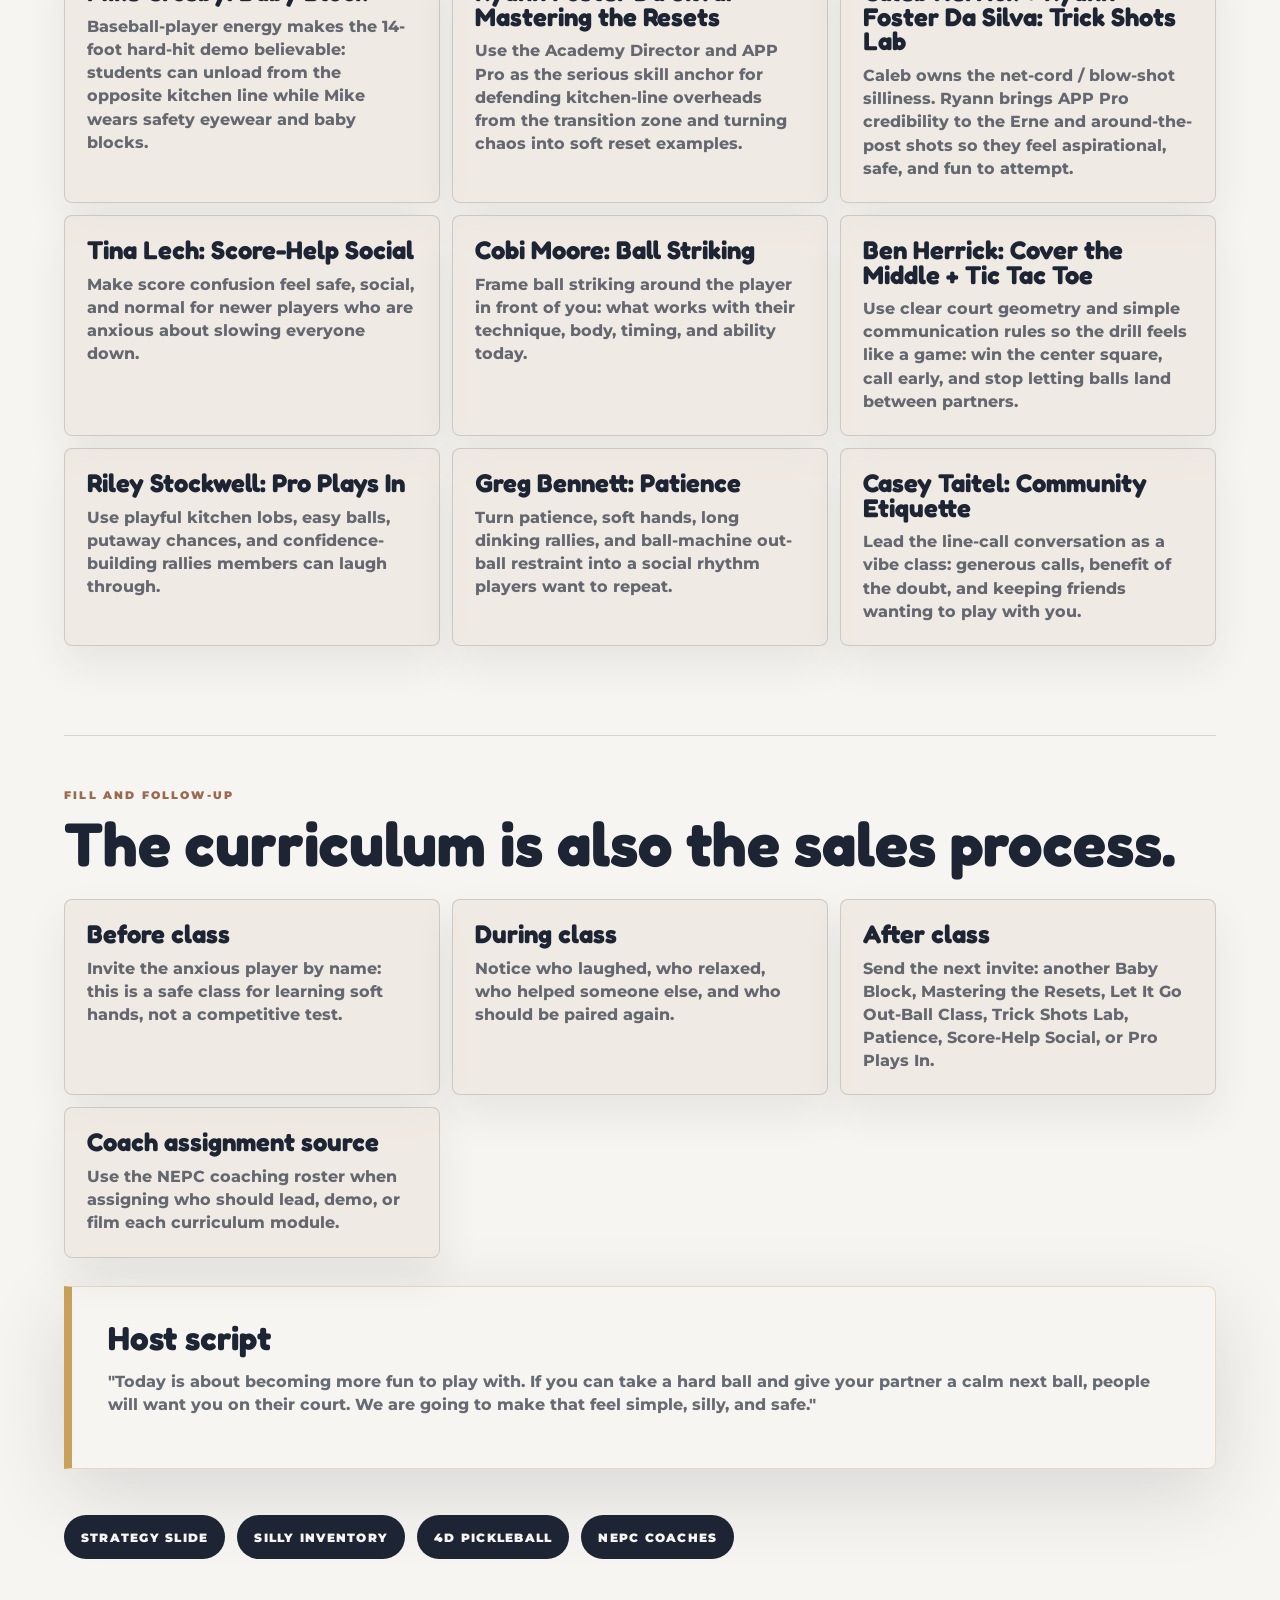
==== commit 4be5543d: "Add trick shots lab class" ====
--- a/academy-curriculum.html
+++ b/academy-curriculum.html
@@ -393,10 +393,6 @@
       <h2 id="queue-title">Next step: list the clinics and name the silly moment inside each one.</h2>
       <div class="module-grid">
         <article class="module">
-          <b>Net-cord game</b>
-          <p>Players see how many times they can tap the ball up and over the net cord. Add the Caleb-style silly version where players try blowing on the ball as it hangs near the tape.</p>
-        </article>
-        <article class="module">
           <b>Score-Help Social</b>
           <p>Use score confusion as the joke and the relief valve: staff normalizes 7-11-2, side-outs, and asking for help.</p>
         </article>
@@ -413,6 +409,10 @@
           <p>Greg Bennett uses the ball machine to feed tempting out-balls. Players score by letting the ball go, calling it confidently, and laughing at how hard it is to do nothing.</p>
         </article>
         <article class="module">
+          <b>Trick Shots Lab</b>
+          <p>Package the net-cord / Caleb blow shot, Erne, and around-the-post shot into one playful class where advanced-looking shots become safe experiments.</p>
+        </article>
+        <article class="module">
           <b>Pro Plays In</b>
           <p>Use kitchen lobs, easy balls, and playful resets so members get to attempt finishable balls without feeling judged.</p>
         </article>
@@ -421,12 +421,8 @@
           <p>Teach proper and generous line calls. If you call an in ball out, your friends will see it and it is a buzz kill. Generous calls help the vibe.</p>
         </article>
         <article class="module">
-          <b>Special Shots: Erne</b>
-          <p>Build a clinic game around learning the sideline jump/positioning move as a fun spectacle, not a status test.</p>
-        </article>
-        <article class="module">
-          <b>Special Shots: Around-the-Post</b>
-          <p>Build a game where players chase wide balls and try the around-the-post shot so advanced creativity feels playful and learnable.</p>
+          <b>Trick Shots Lab moments</b>
+          <p>Film one clip for each moment: tapping the ball over the net cord and blowing on it near the tape, stepping into an Erne, and chasing a wide ball into an around-the-post attempt.</p>
         </article>
       </div>
     </section>
@@ -444,8 +440,8 @@
           <p>Use the Academy Director and APP Pro as the serious skill anchor for defending kitchen-line overheads from the transition zone and turning chaos into soft reset examples.</p>
         </article>
         <article class="module">
-          <b>Caleb Herrick: Net-cord game</b>
-          <p>Own the Caleb-style version: how many taps over the net cord, including the silly blowing-on-the-ball moment near the tape.</p>
+          <b>Caleb Herrick + Ryann Foster Da Silva: Trick Shots Lab</b>
+          <p>Caleb owns the net-cord / blow-shot silliness. Ryann brings APP Pro credibility to the Erne and around-the-post shots so they feel aspirational, safe, and fun to attempt.</p>
         </article>
         <article class="module">
           <b>Tina Lech: Score-Help Social</b>
@@ -470,10 +466,6 @@
         <article class="module">
           <b>Casey Taitel: Community Etiquette</b>
           <p>Lead the line-call conversation as a vibe class: generous calls, benefit of the doubt, and keeping friends wanting to play with you.</p>
-        </article>
-        <article class="module">
-          <b>Ryann Foster Da Silva: Special Shots</b>
-          <p>Use APP Pro credibility to make the Erne and around-the-post clinics feel aspirational, safe, and fun to attempt.</p>
         </article>
       </div>
     </section>
@@ -492,7 +484,7 @@
         </article>
         <article class="sales-card">
           <b>After class</b>
-          <p>Send the next invite: another Baby Block, Mastering the Resets, Let It Go Out-Ball Class, Patience, Score-Help Social, or Pro Plays In.</p>
+          <p>Send the next invite: another Baby Block, Mastering the Resets, Let It Go Out-Ball Class, Trick Shots Lab, Patience, Score-Help Social, or Pro Plays In.</p>
         </article>
         <article class="sales-card">
           <b>Coach assignment source</b>
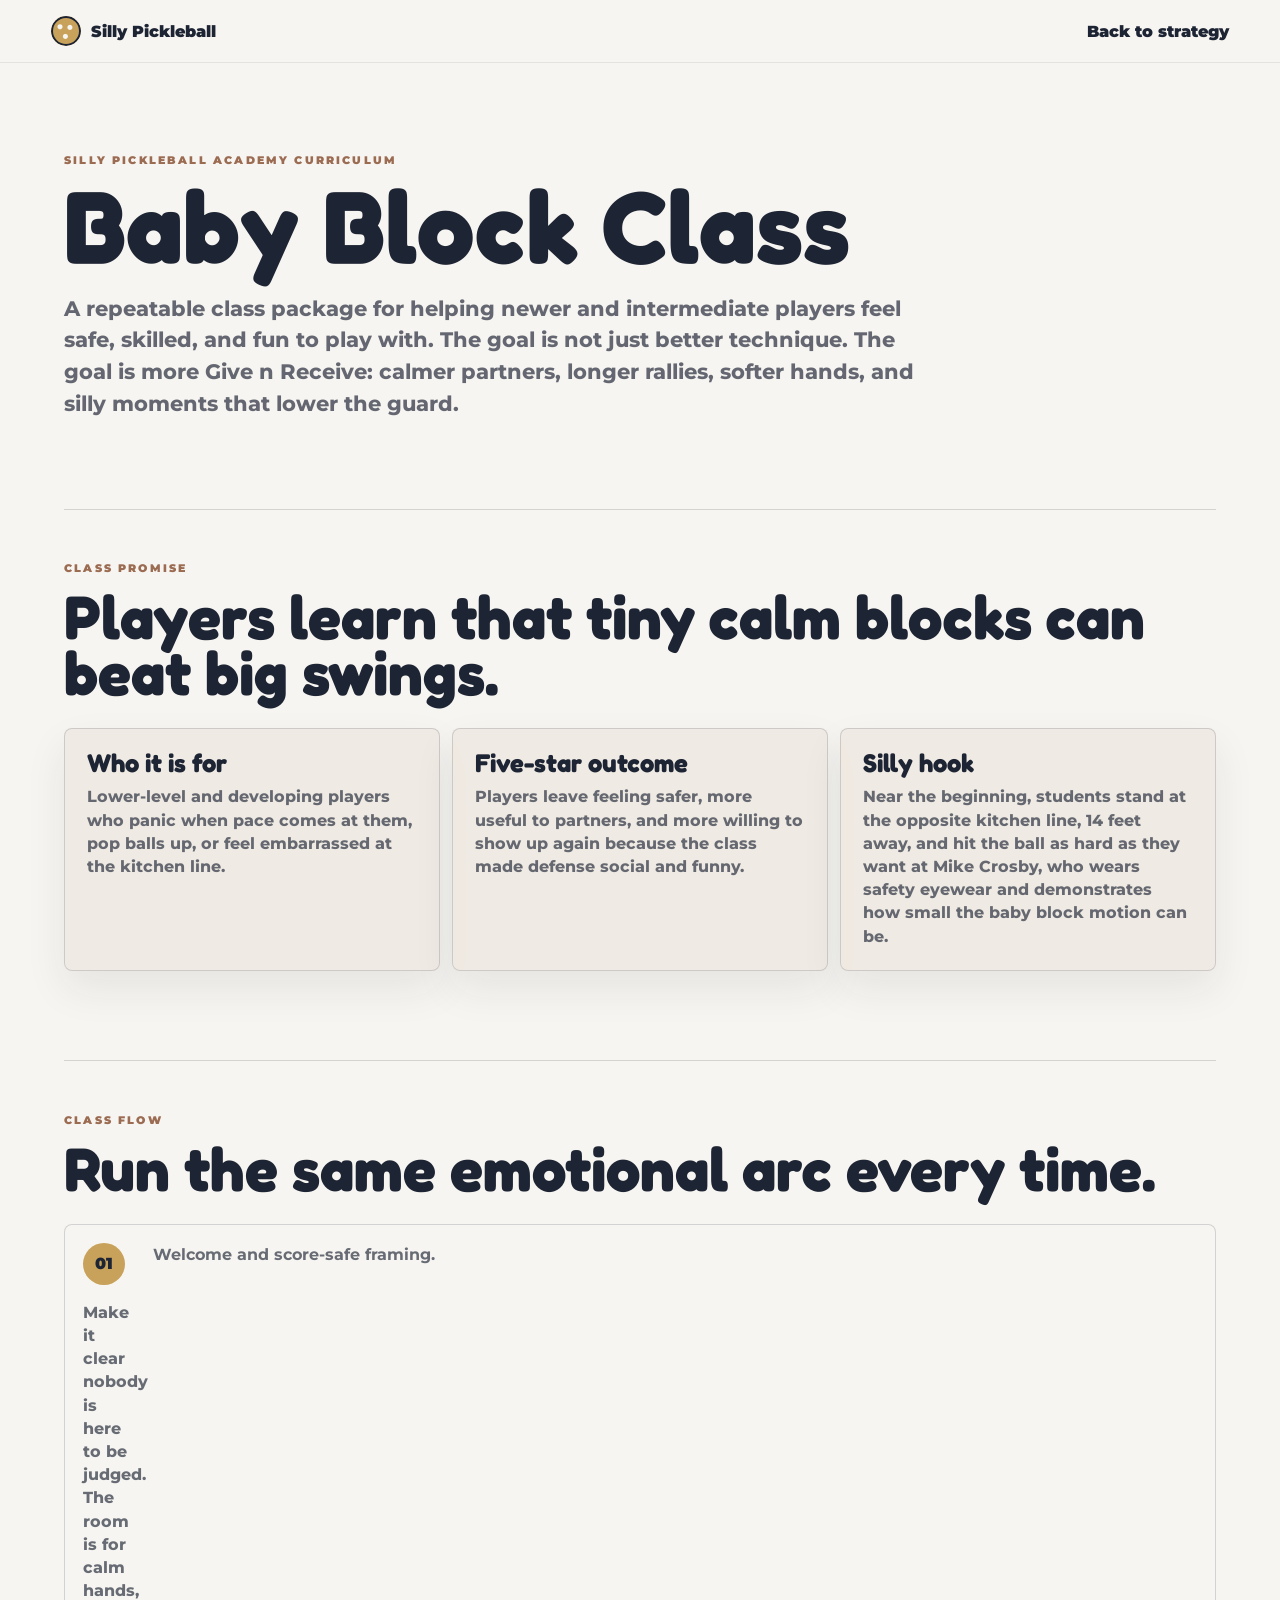
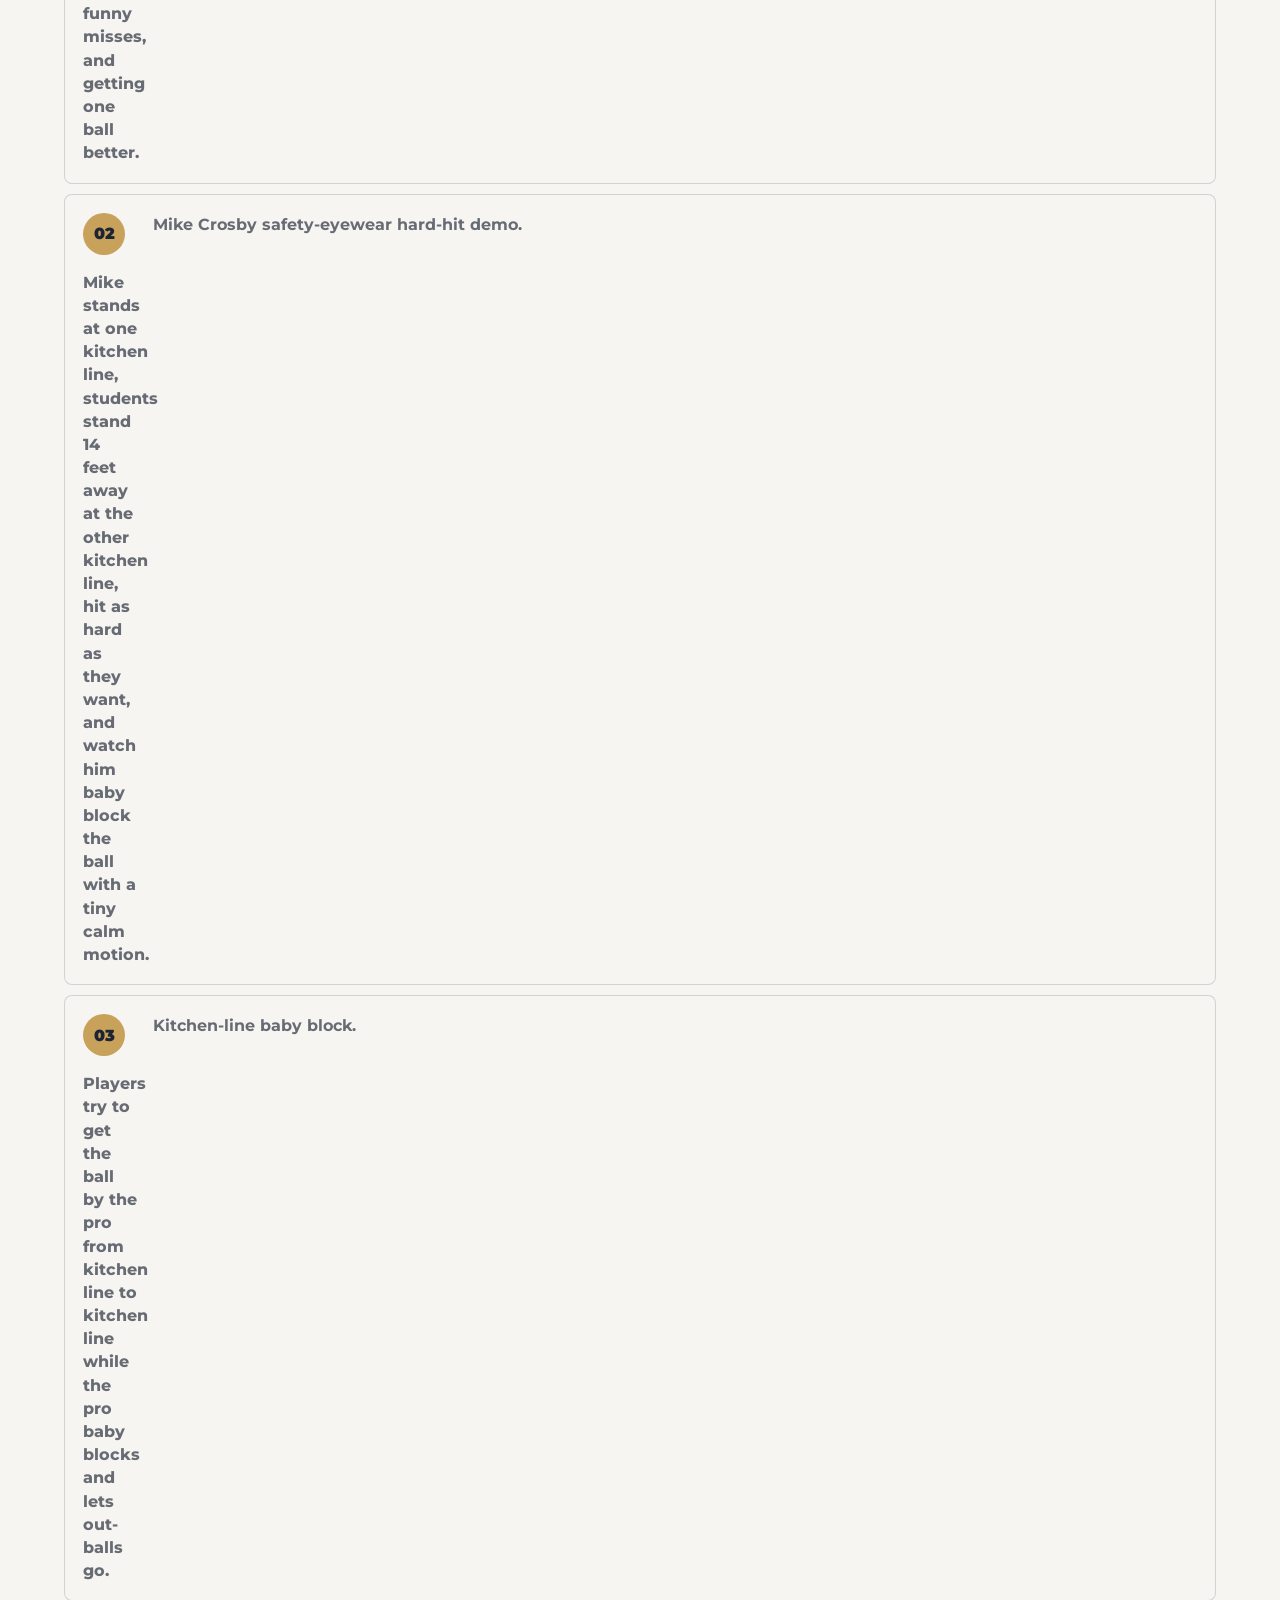
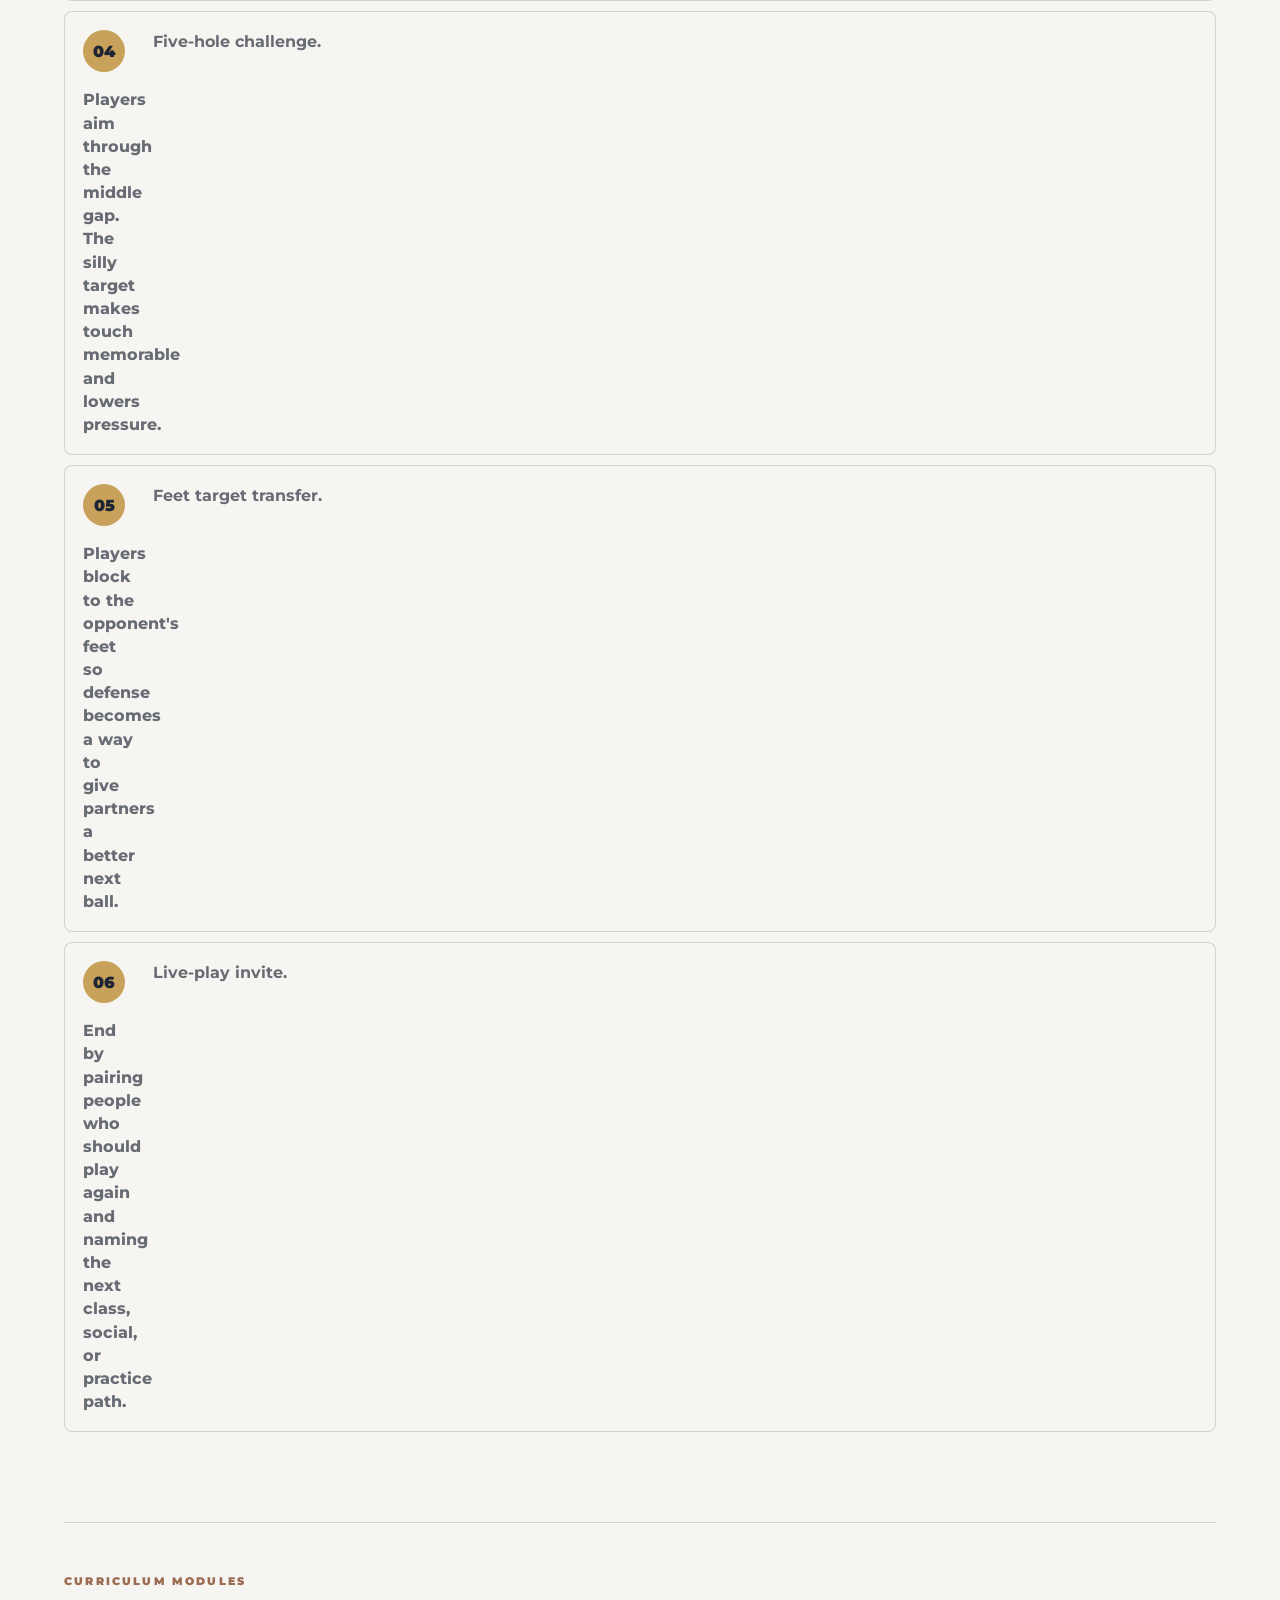
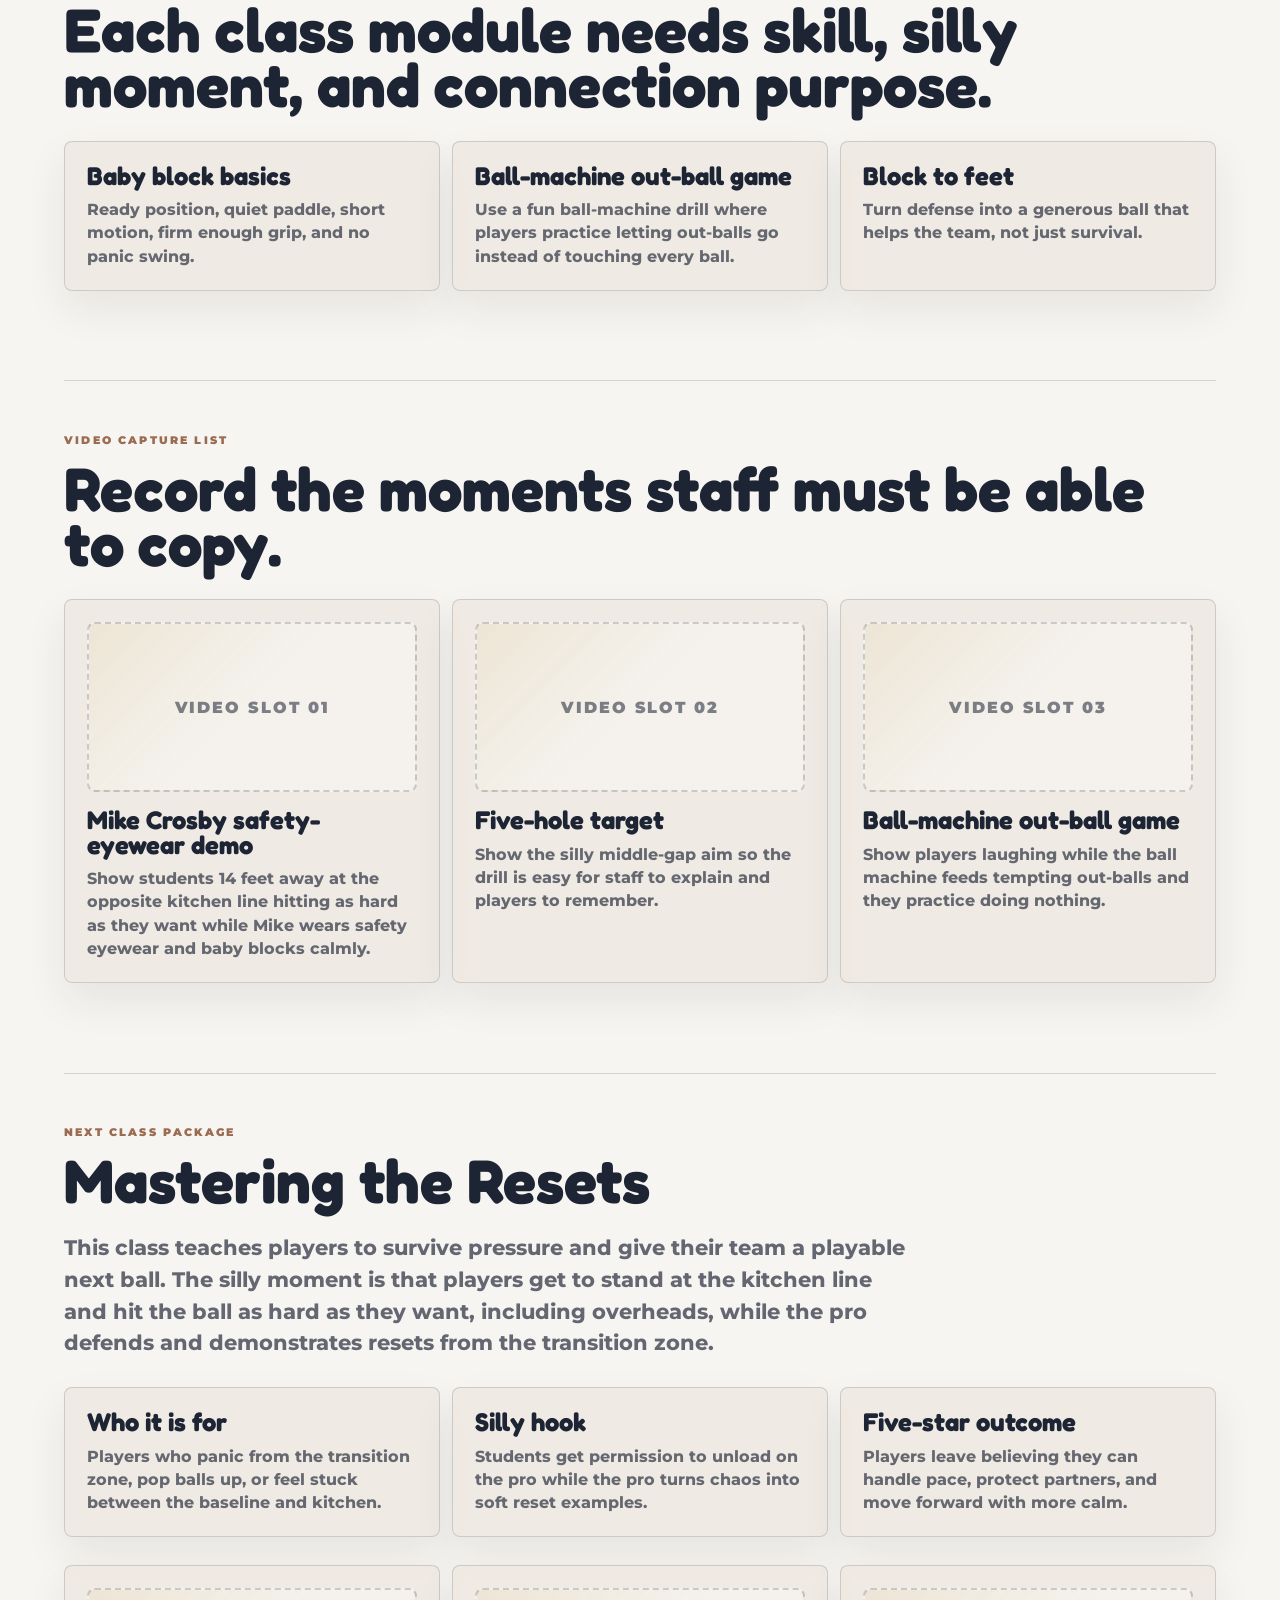
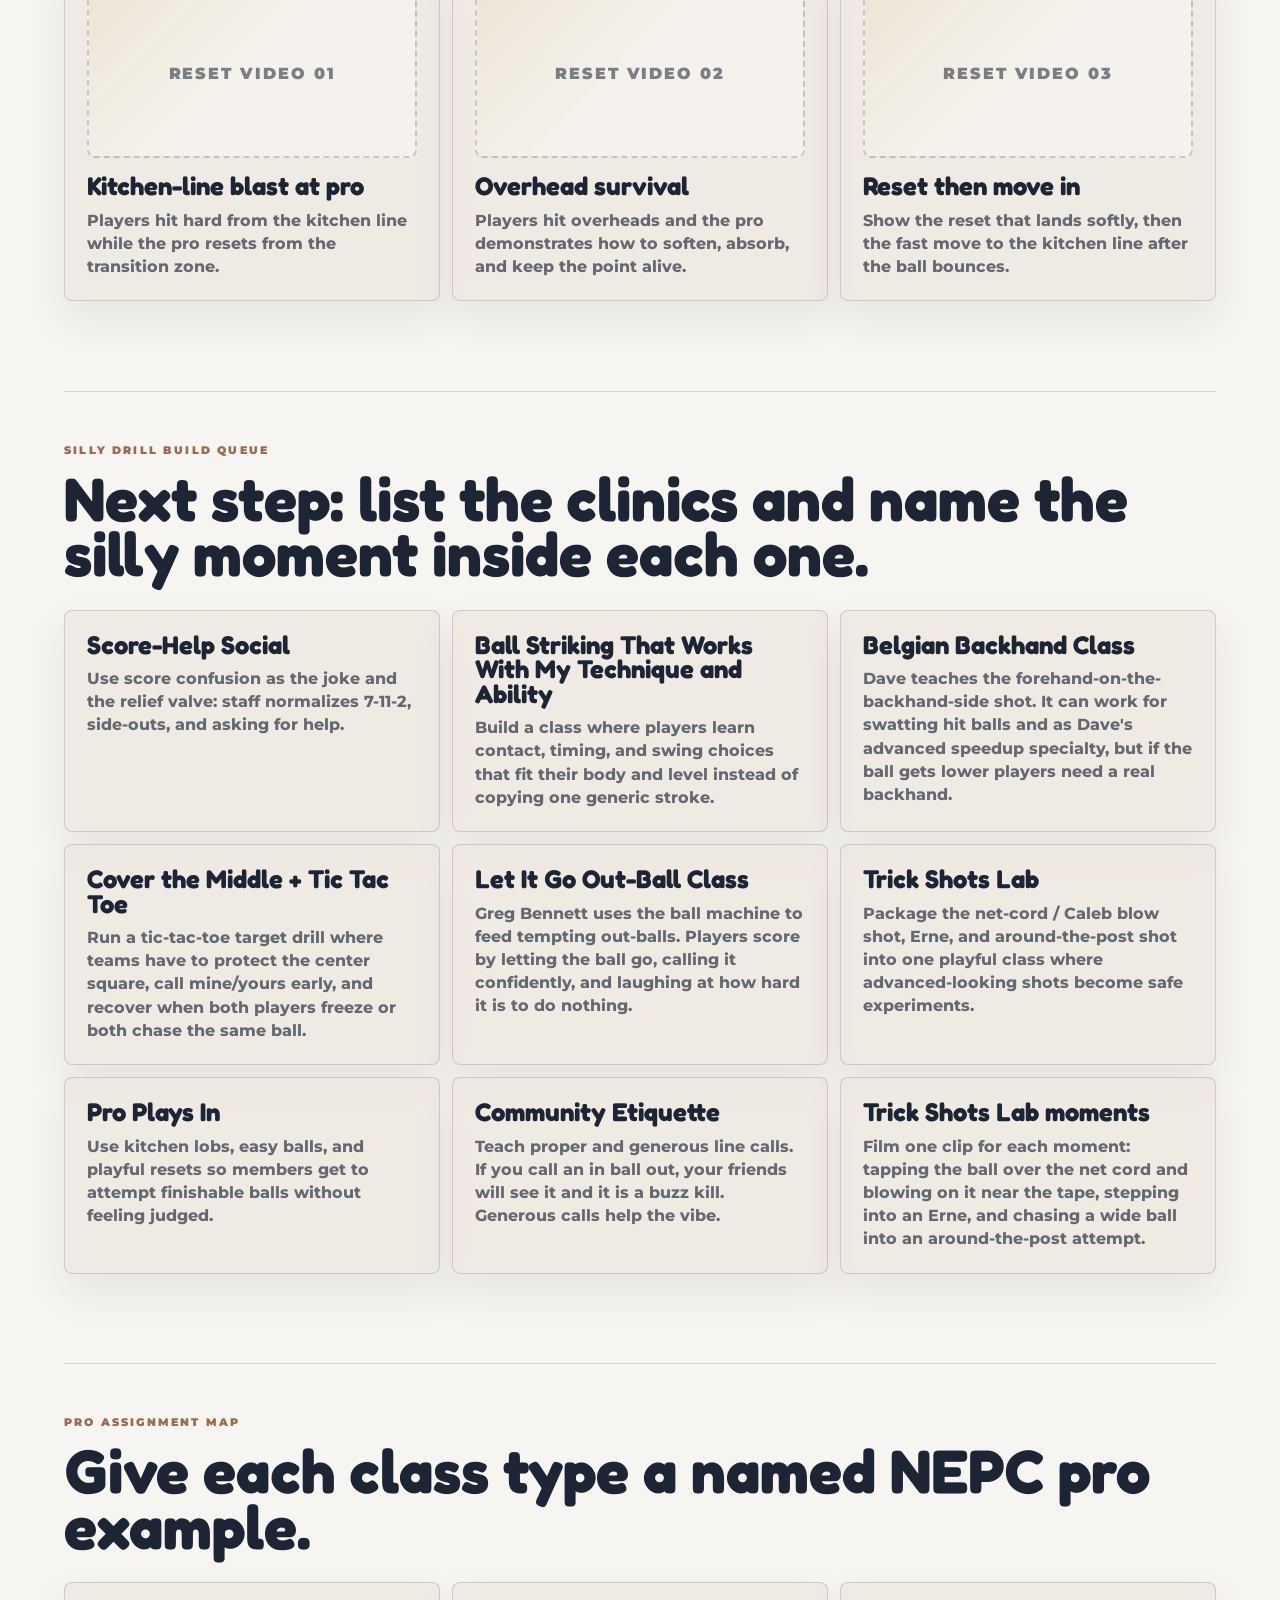
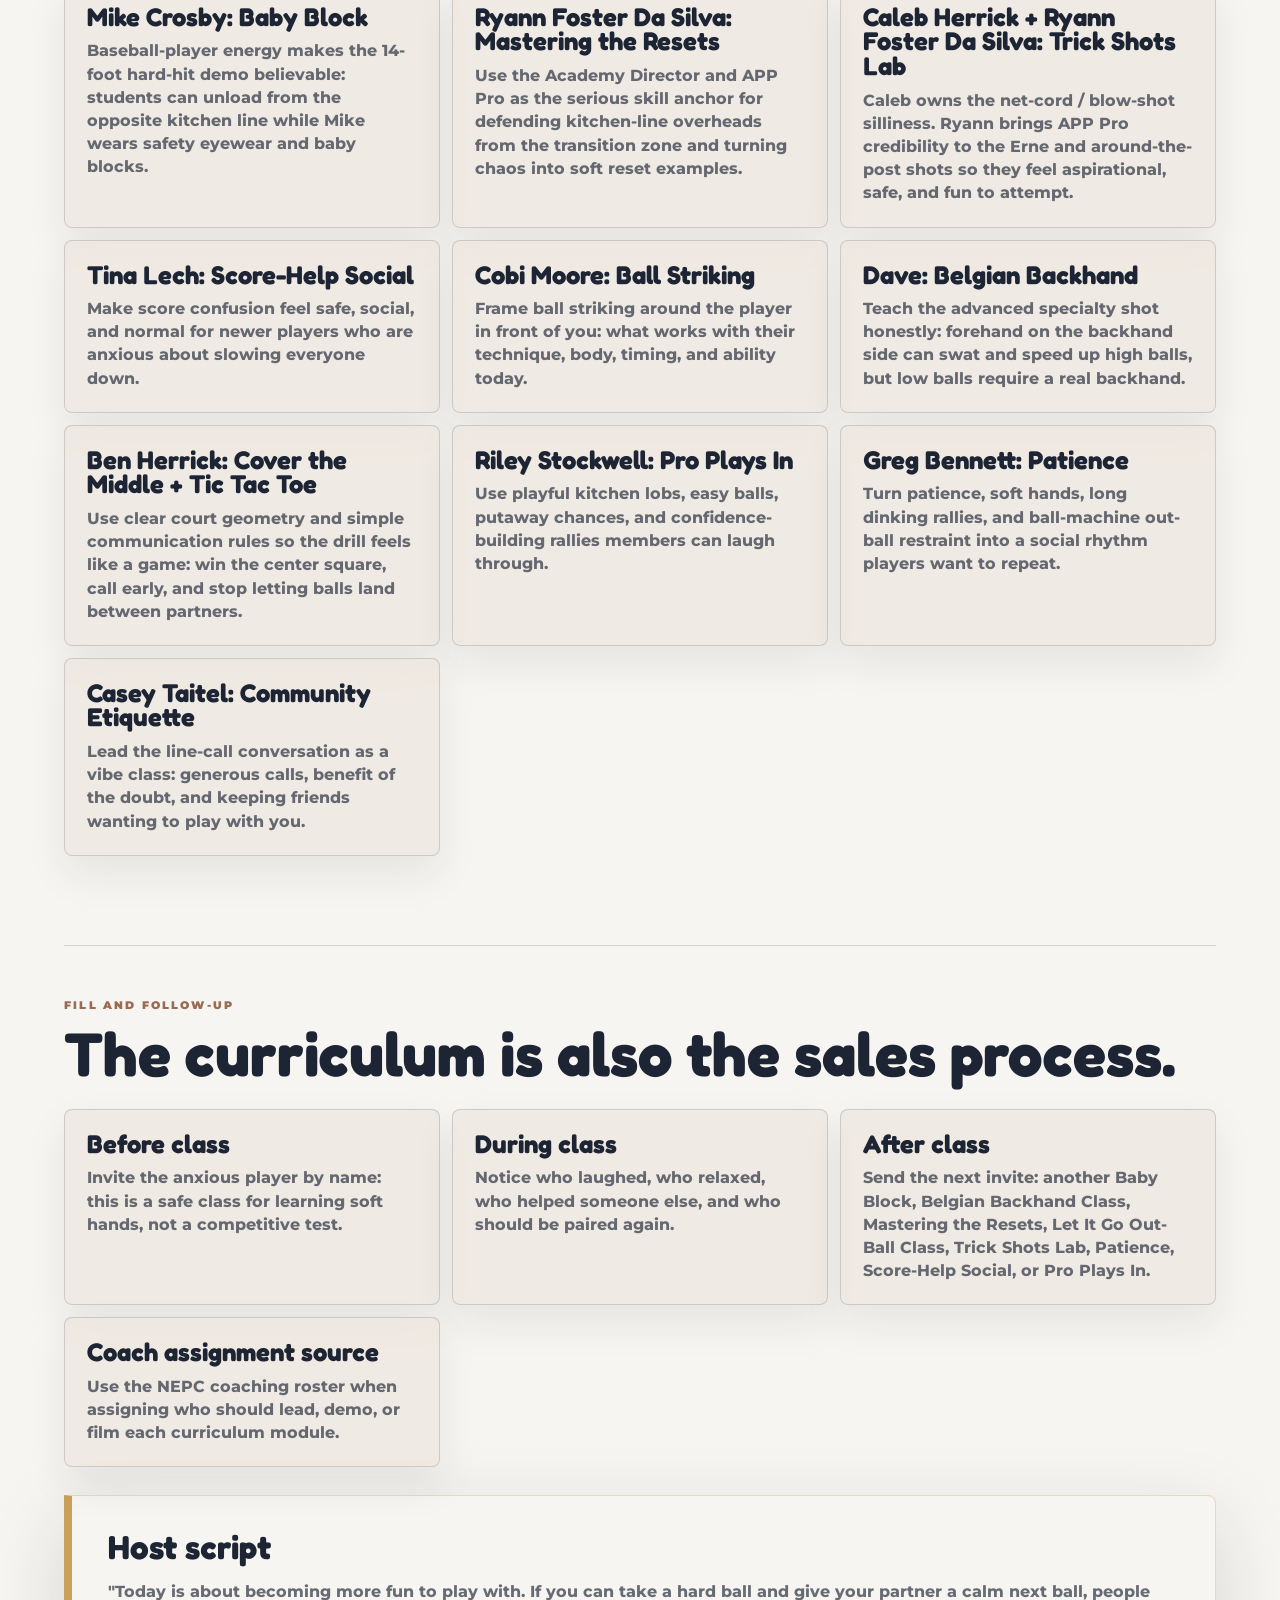
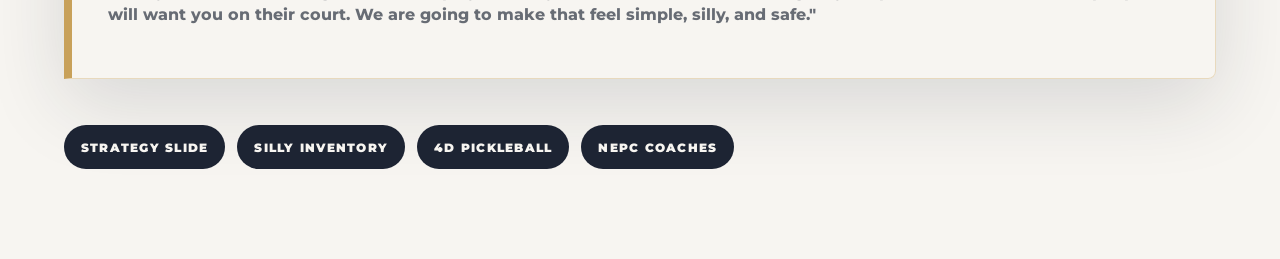
==== commit 84ffbdd8: "Add Belgian backhand class" ====
--- a/academy-curriculum.html
+++ b/academy-curriculum.html
@@ -401,6 +401,10 @@
           <p>Build a class where players learn contact, timing, and swing choices that fit their body and level instead of copying one generic stroke.</p>
         </article>
         <article class="module">
+          <b>Belgian Backhand Class</b>
+          <p>Dave teaches the forehand-on-the-backhand-side shot. It can work for swatting hit balls and as Dave's advanced speedup specialty, but if the ball gets lower players need a real backhand.</p>
+        </article>
+        <article class="module">
           <b>Cover the Middle + Tic Tac Toe</b>
           <p>Run a tic-tac-toe target drill where teams have to protect the center square, call mine/yours early, and recover when both players freeze or both chase the same ball.</p>
         </article>
@@ -450,6 +454,10 @@
         <article class="module">
           <b>Cobi Moore: Ball Striking</b>
           <p>Frame ball striking around the player in front of you: what works with their technique, body, timing, and ability today.</p>
+        </article>
+        <article class="module">
+          <b>Dave: Belgian Backhand</b>
+          <p>Teach the advanced specialty shot honestly: forehand on the backhand side can swat and speed up high balls, but low balls require a real backhand.</p>
         </article>
         <article class="module">
           <b>Ben Herrick: Cover the Middle + Tic Tac Toe</b>
@@ -484,7 +492,7 @@
         </article>
         <article class="sales-card">
           <b>After class</b>
-          <p>Send the next invite: another Baby Block, Mastering the Resets, Let It Go Out-Ball Class, Trick Shots Lab, Patience, Score-Help Social, or Pro Plays In.</p>
+          <p>Send the next invite: another Baby Block, Belgian Backhand Class, Mastering the Resets, Let It Go Out-Ball Class, Trick Shots Lab, Patience, Score-Help Social, or Pro Plays In.</p>
         </article>
         <article class="sales-card">
           <b>Coach assignment source</b>
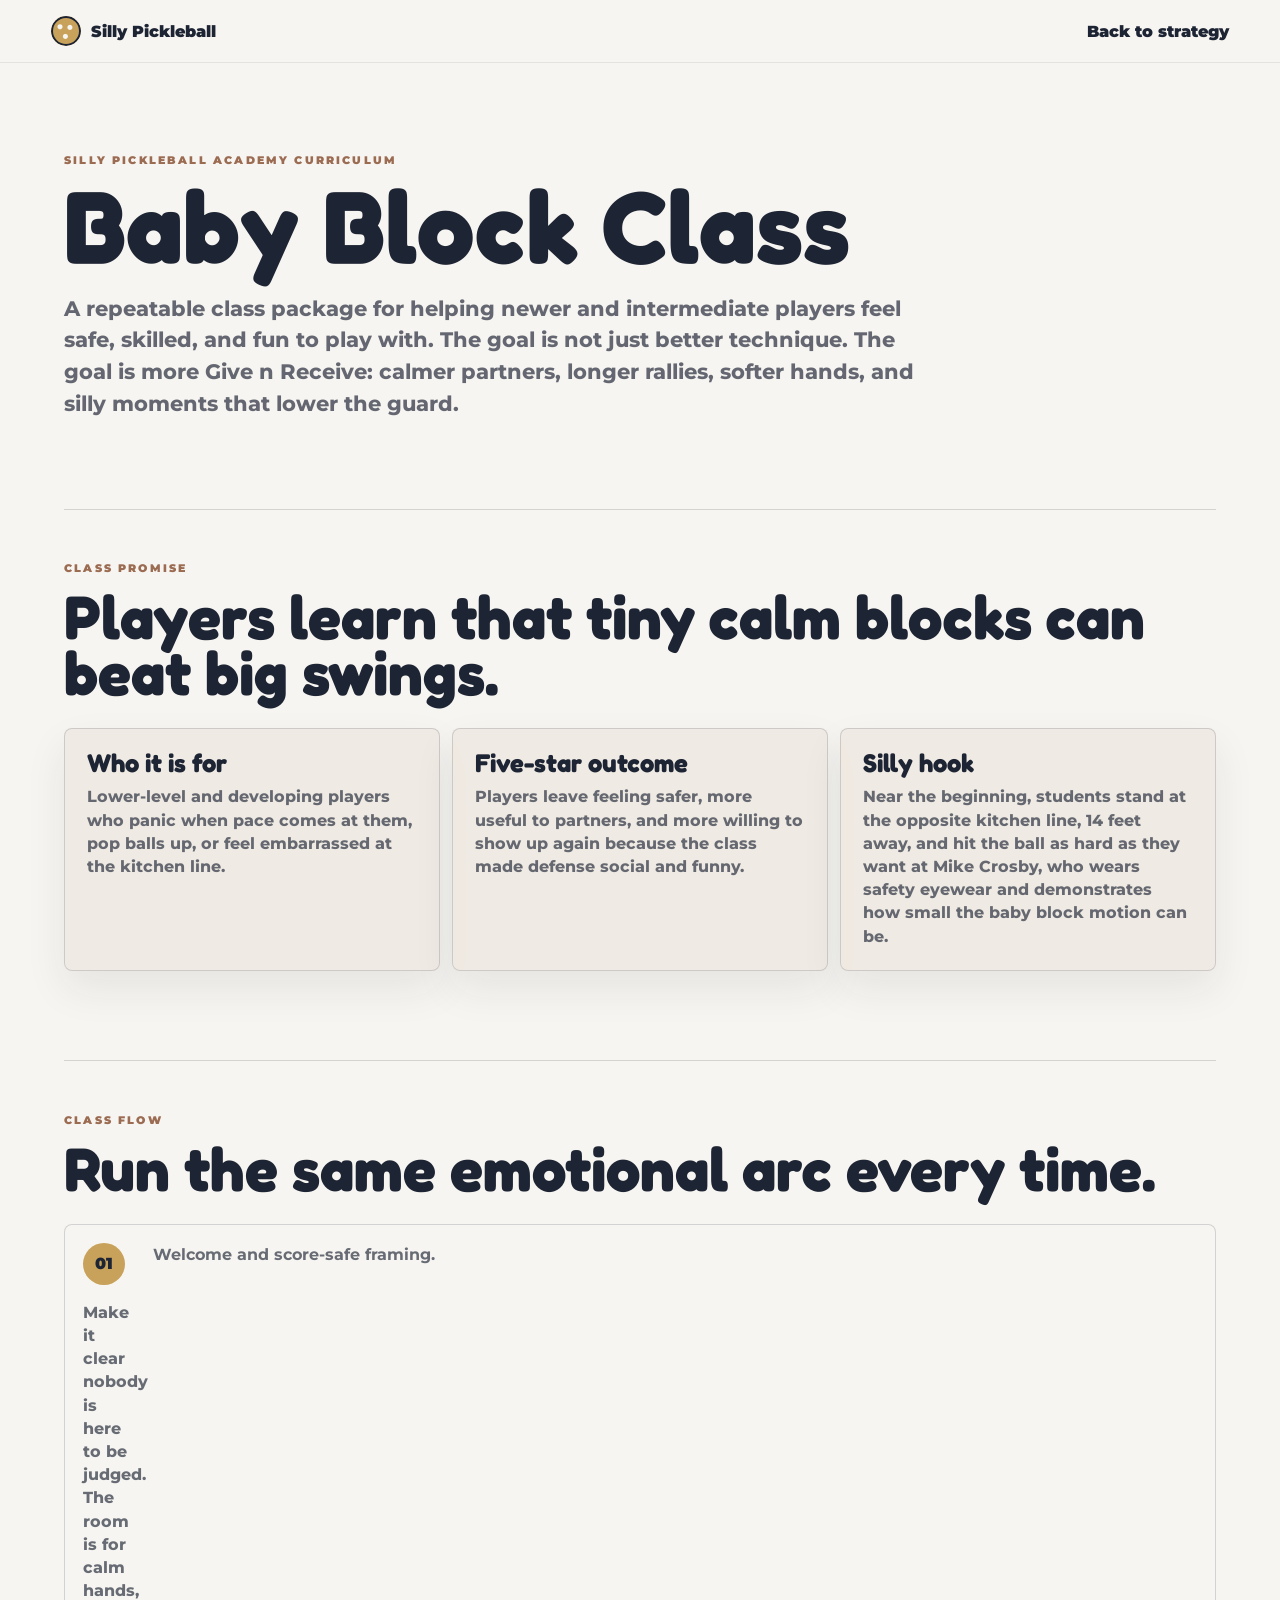
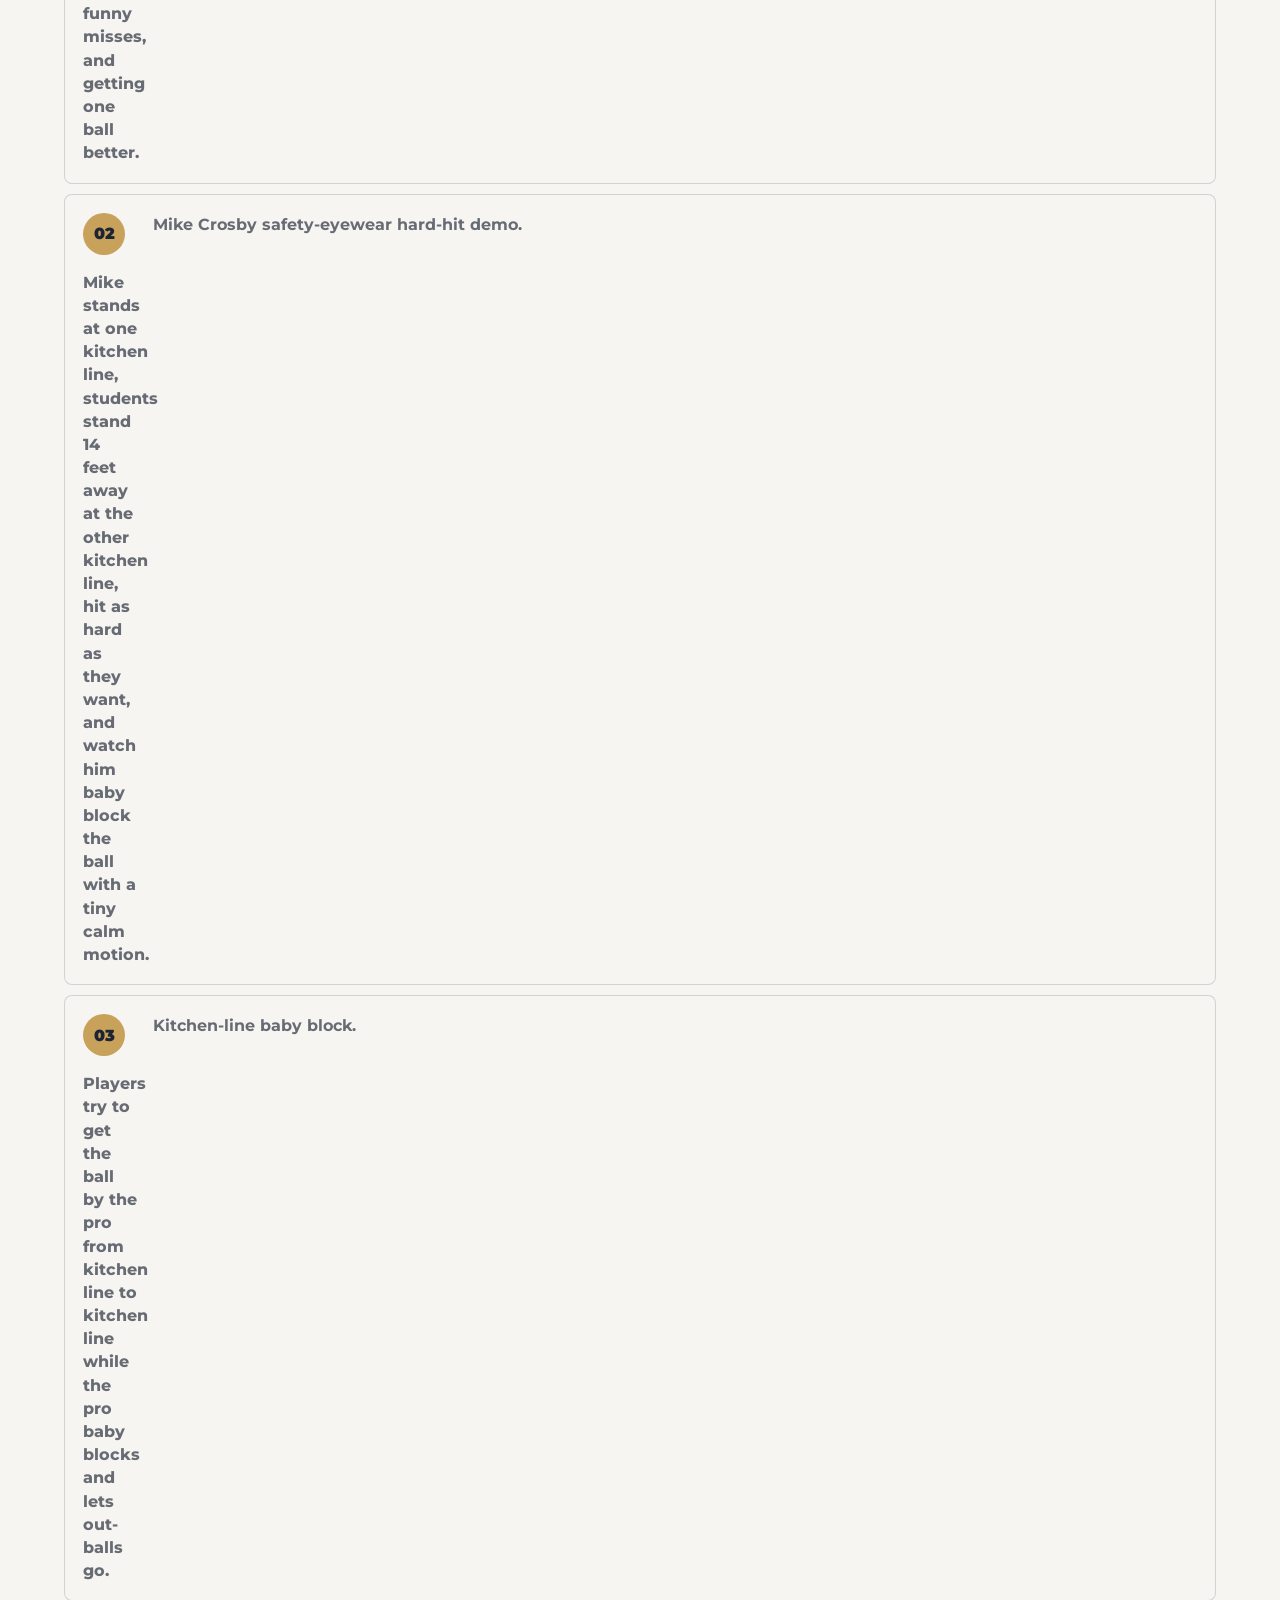
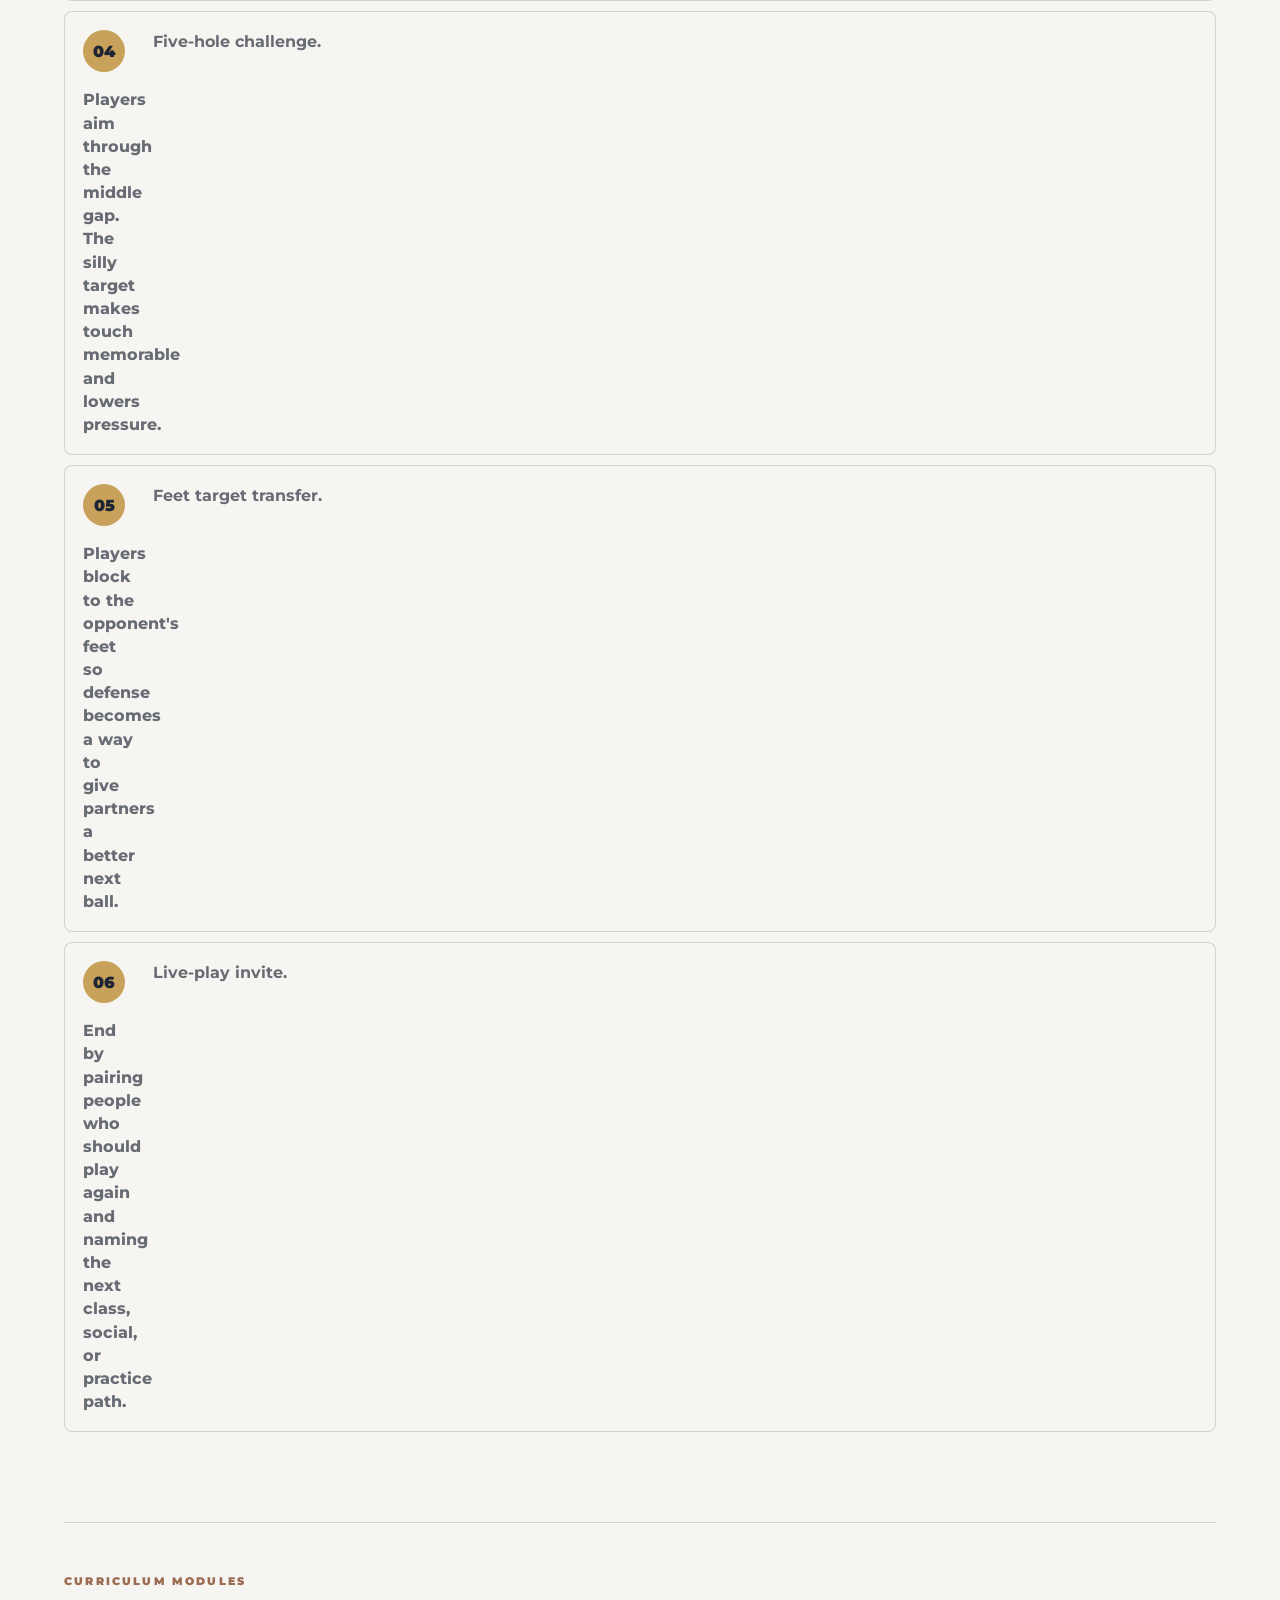
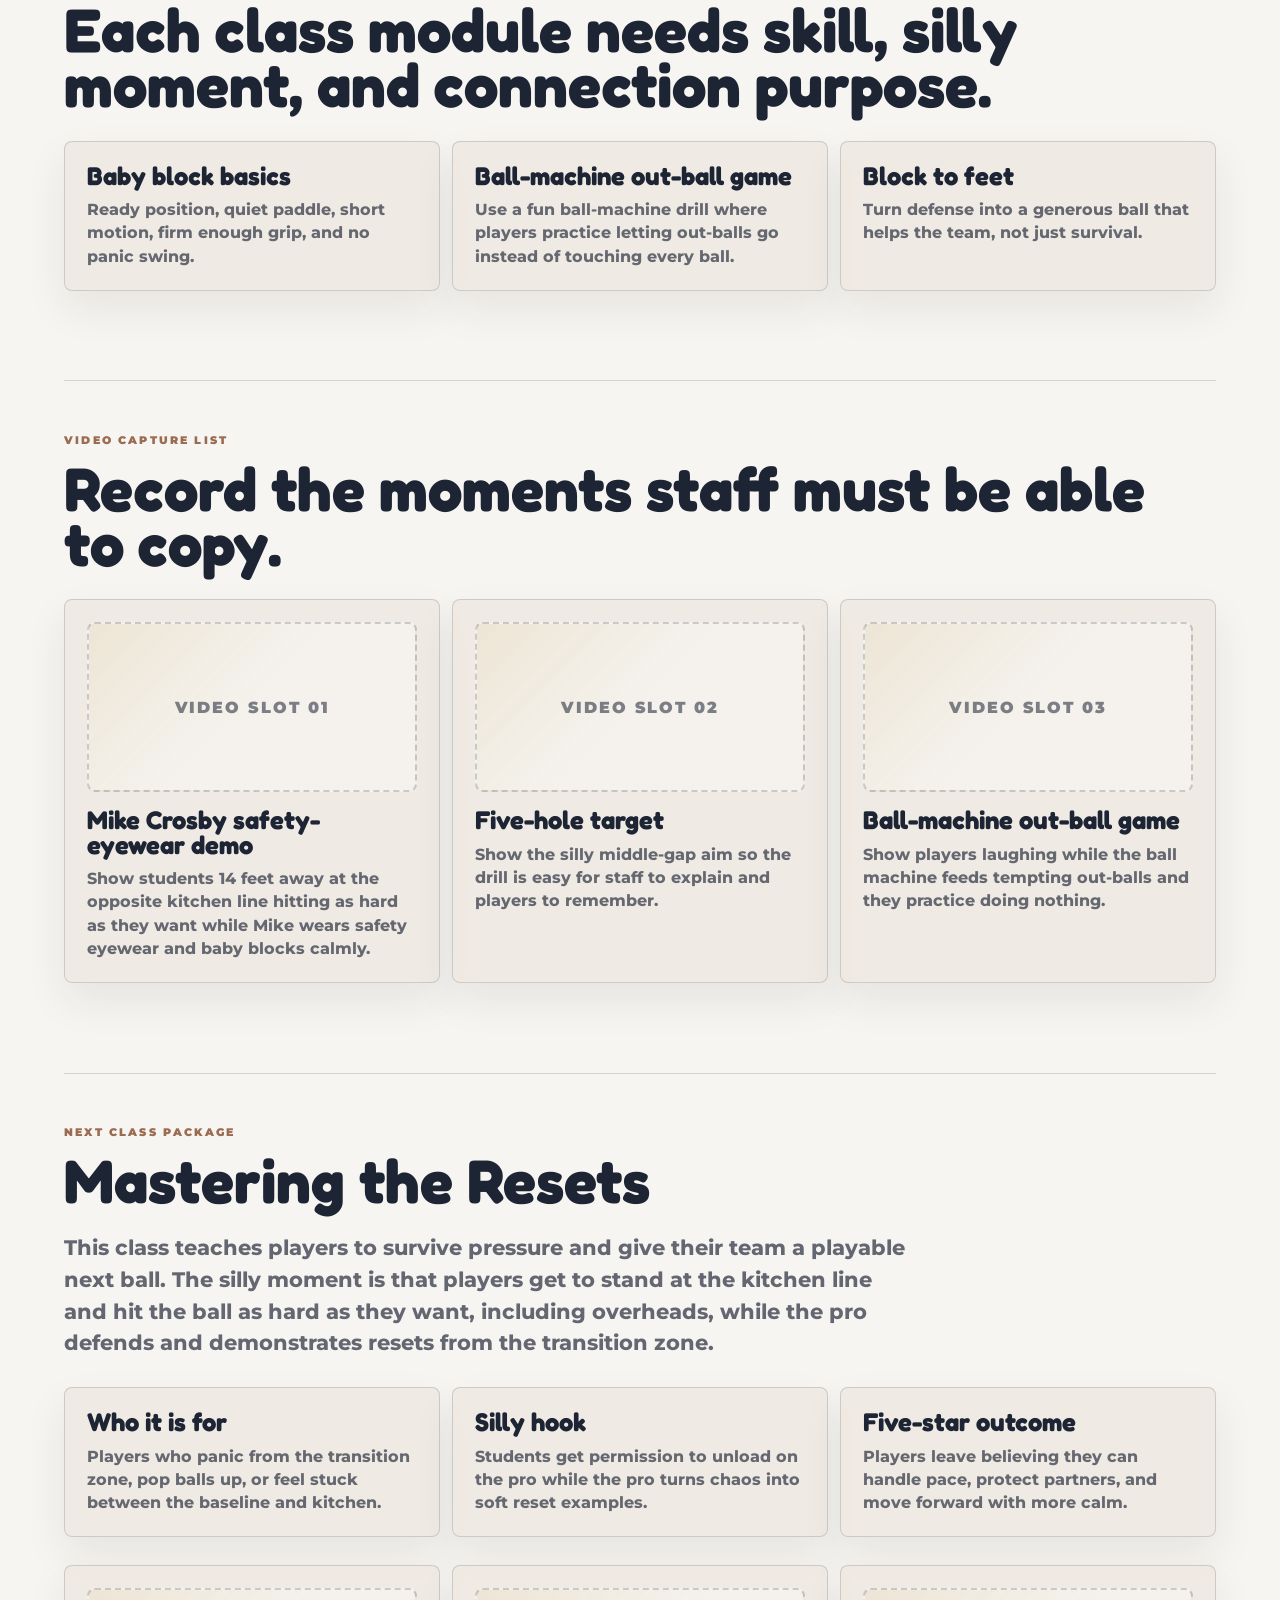
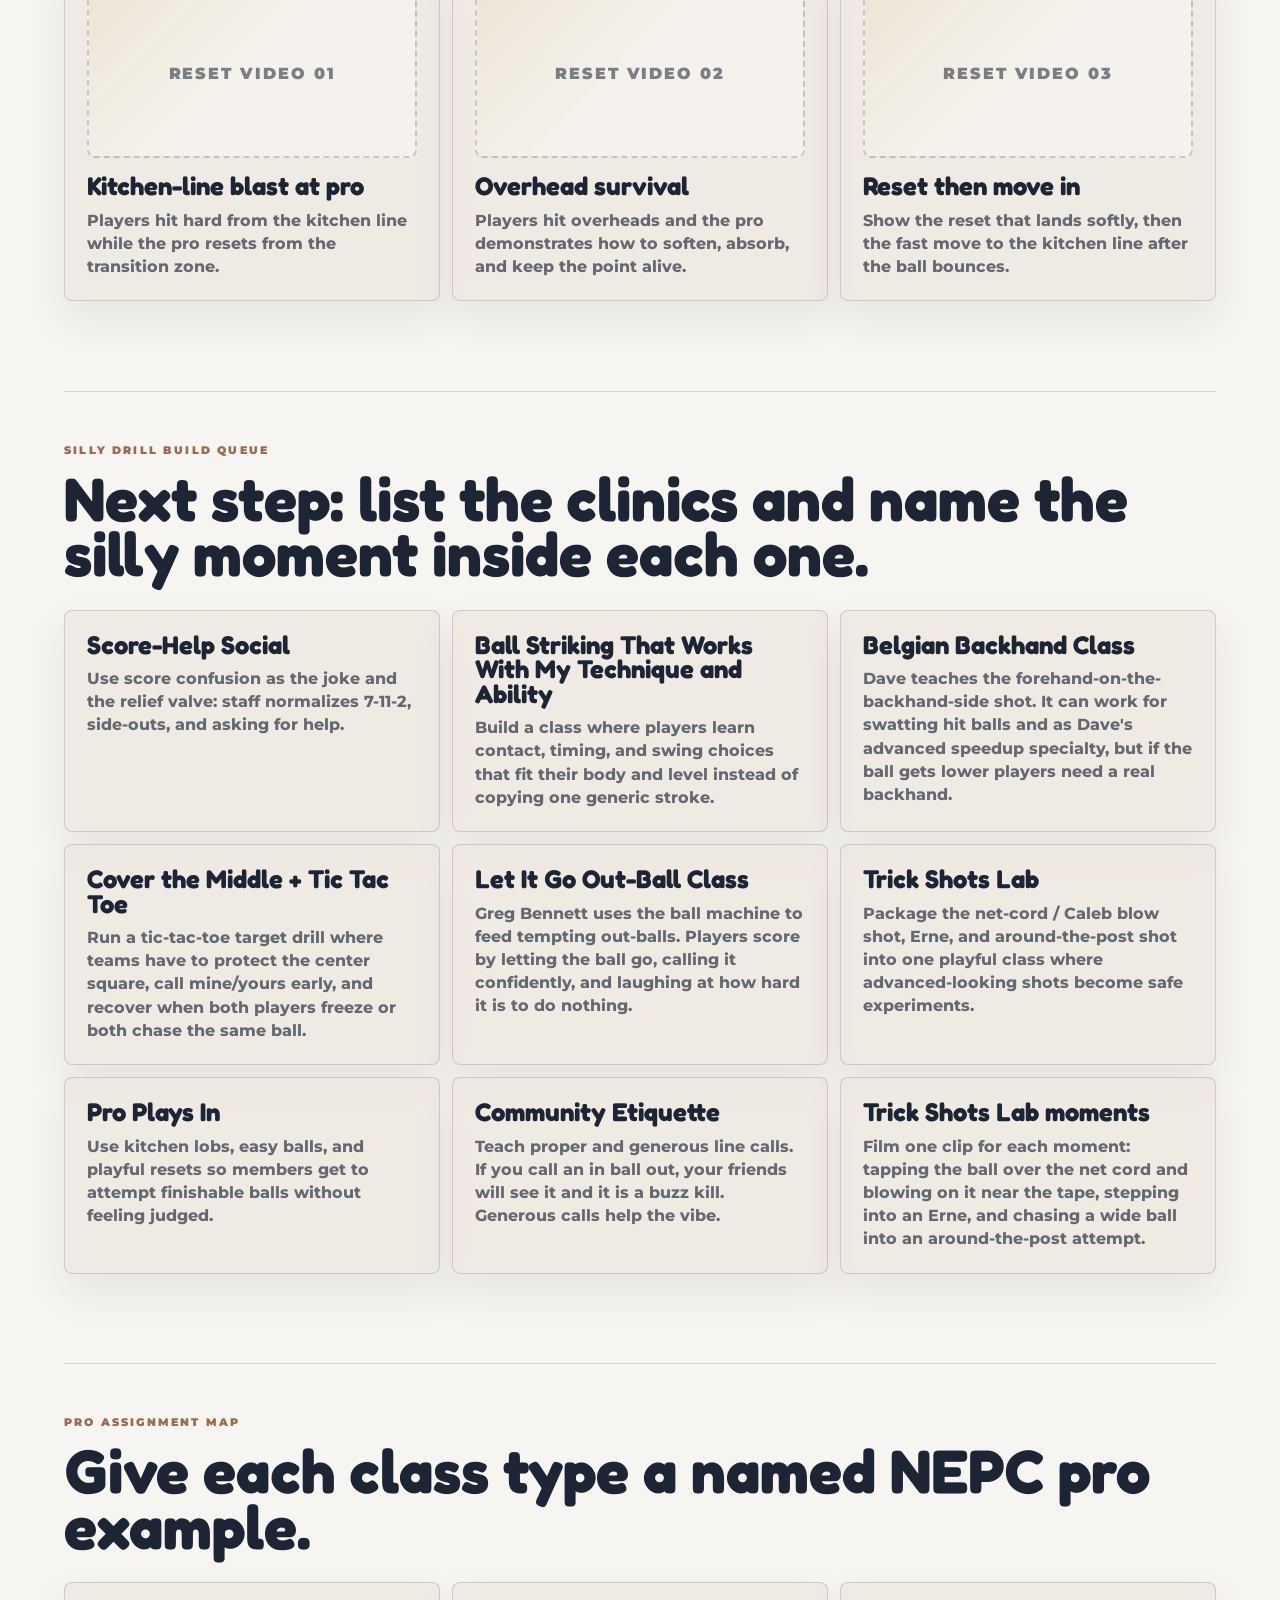
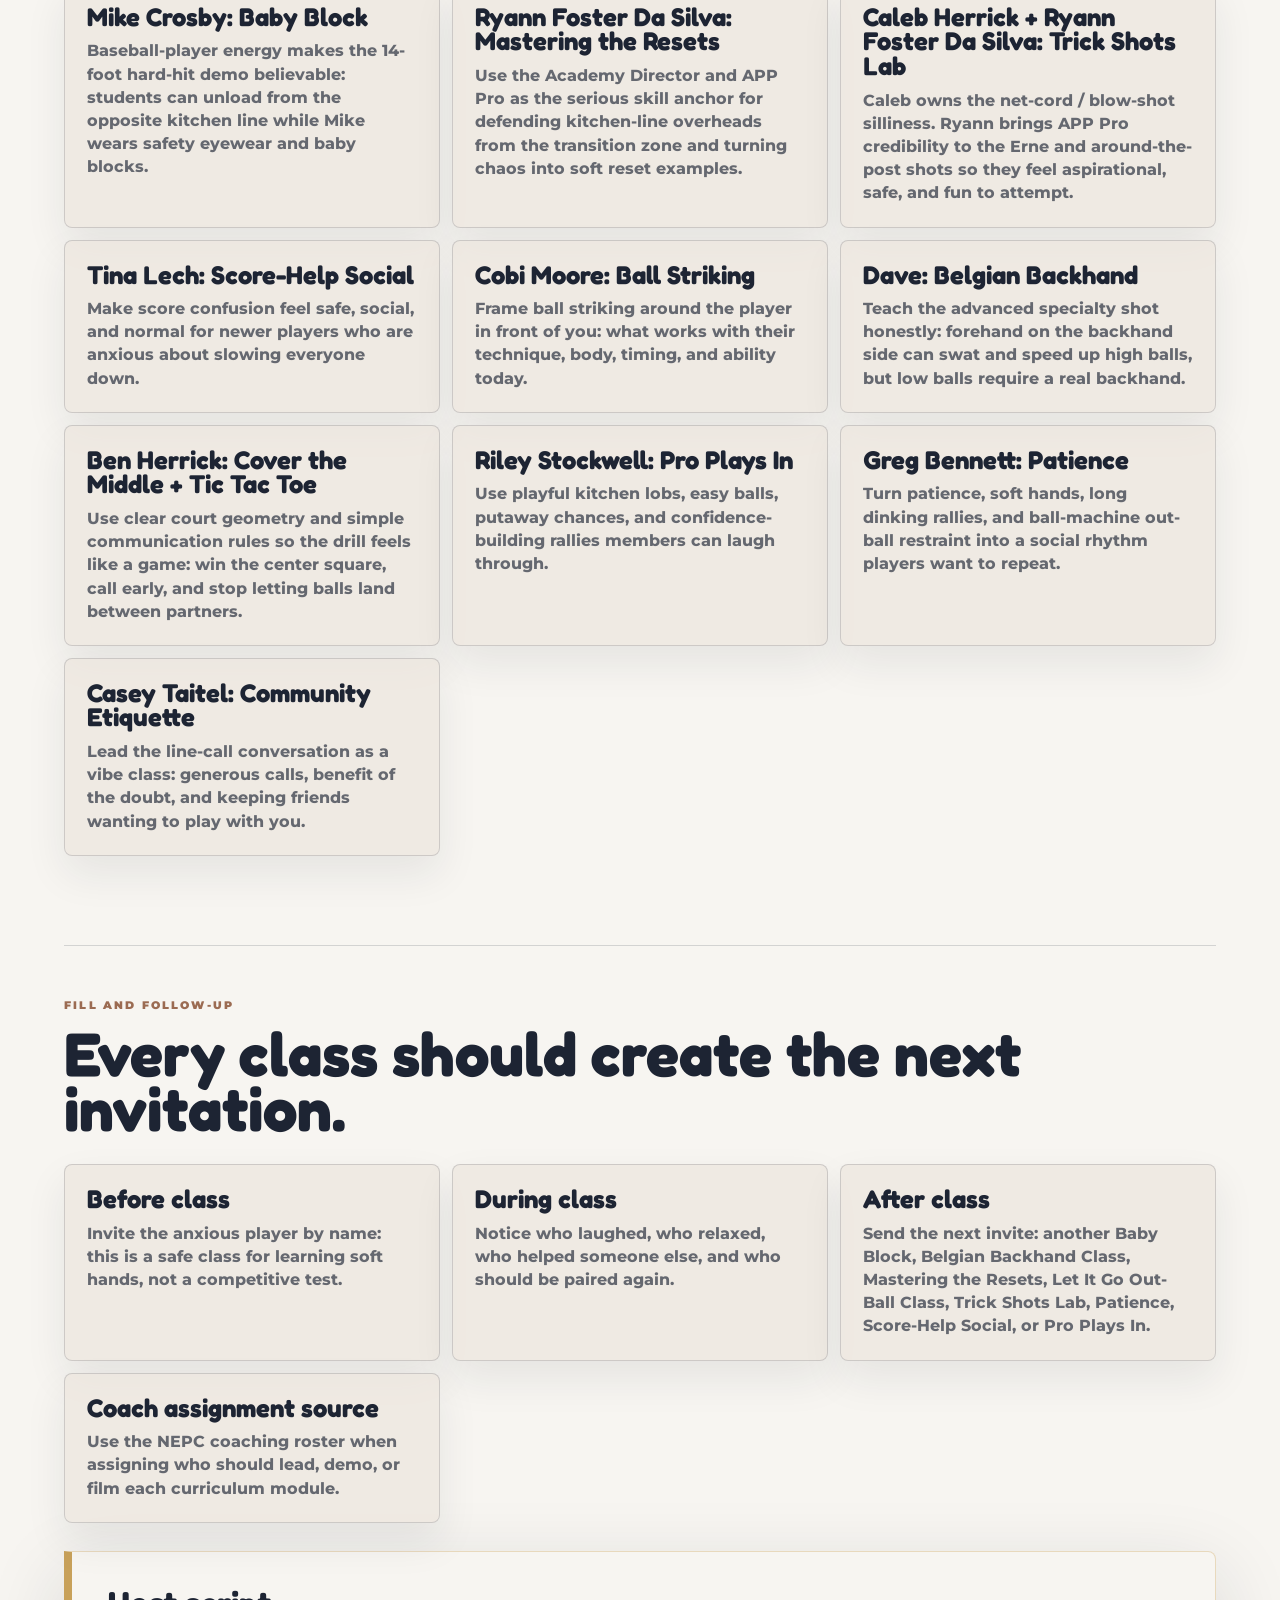
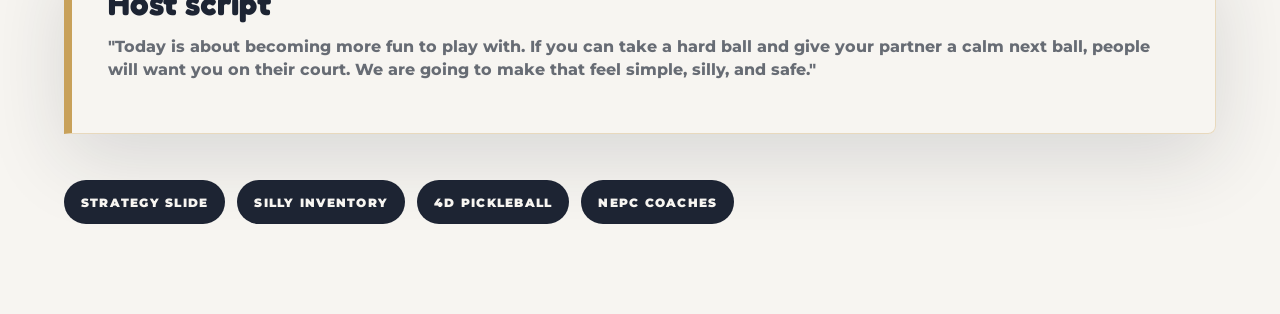
==== commit 31608a3c: "Refine curriculum invitation heading" ====
--- a/academy-curriculum.html
+++ b/academy-curriculum.html
@@ -480,7 +480,7 @@
 
     <section aria-labelledby="sales-title">
       <p class="eyebrow">Fill and follow-up</p>
-      <h2 id="sales-title">The curriculum is also the sales process.</h2>
+      <h2 id="sales-title">Every class should create the next invitation.</h2>
       <div class="sales-grid">
         <article class="sales-card">
           <b>Before class</b>
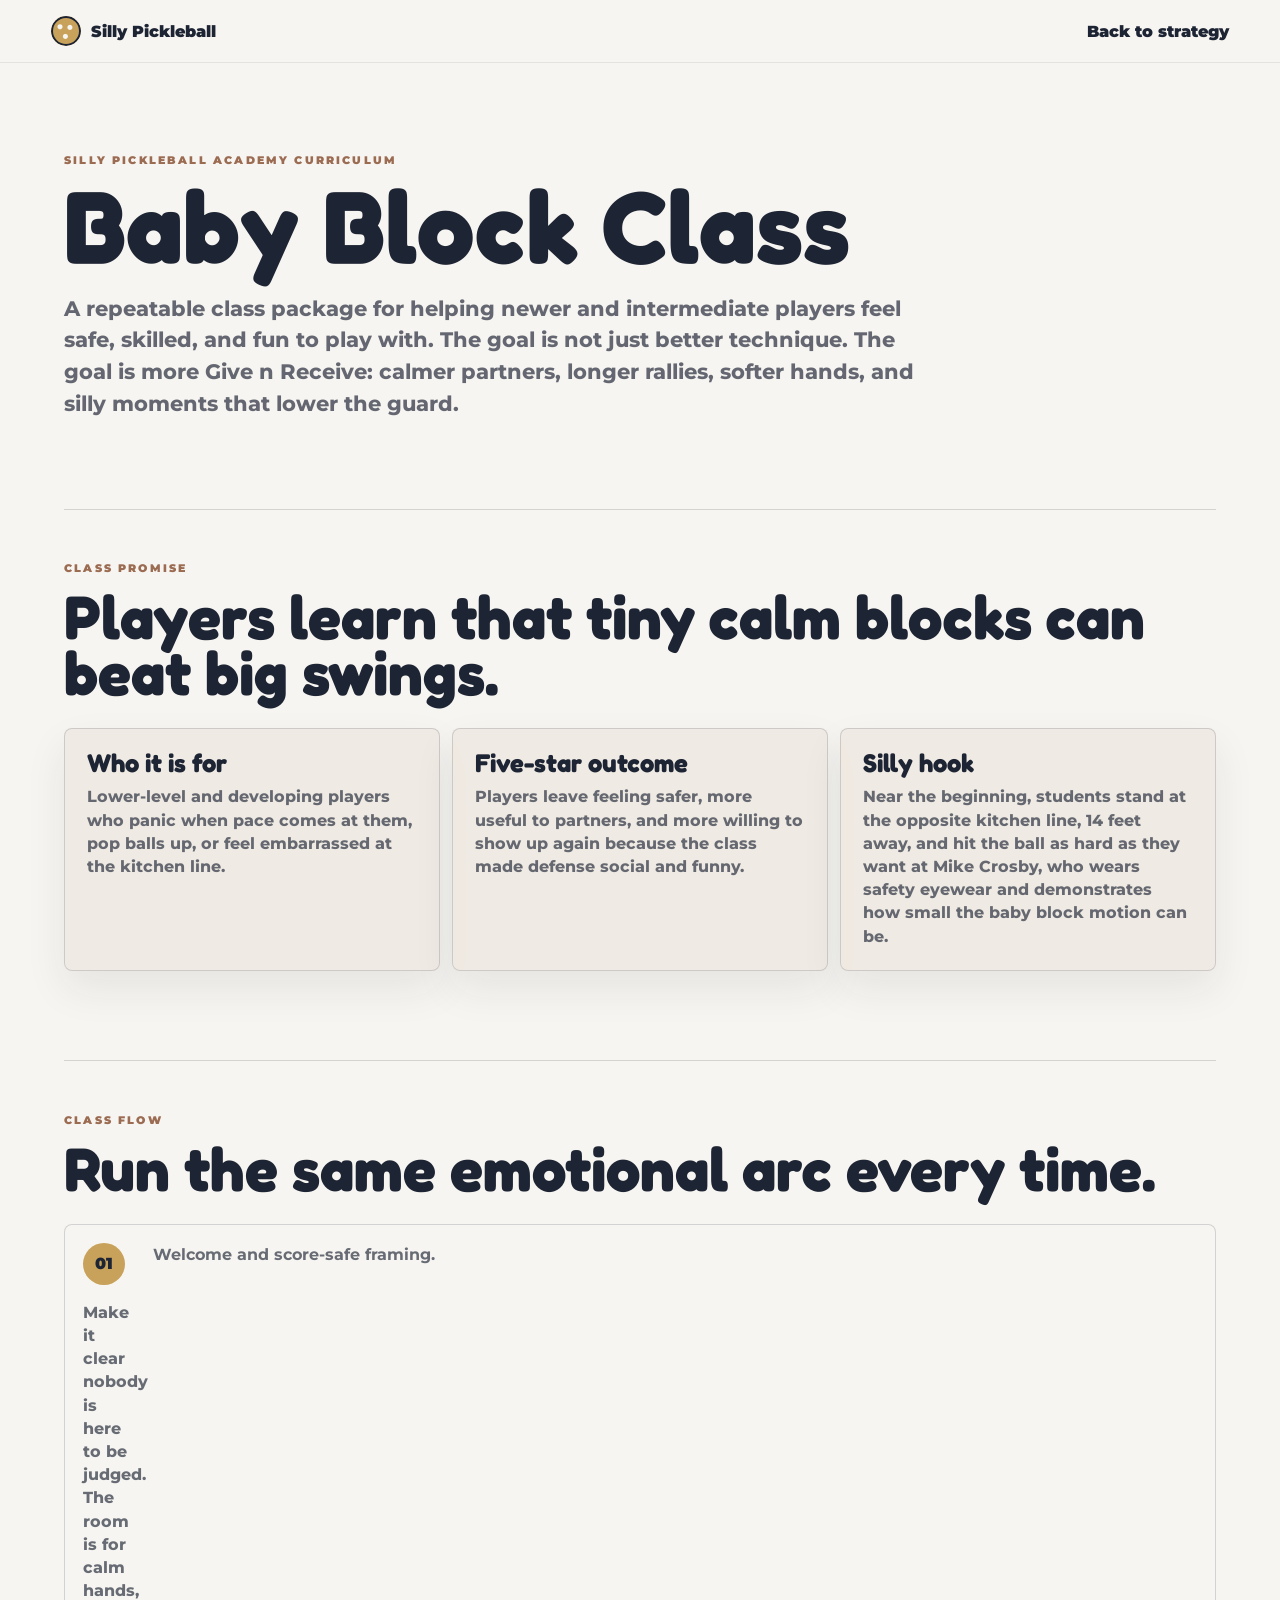
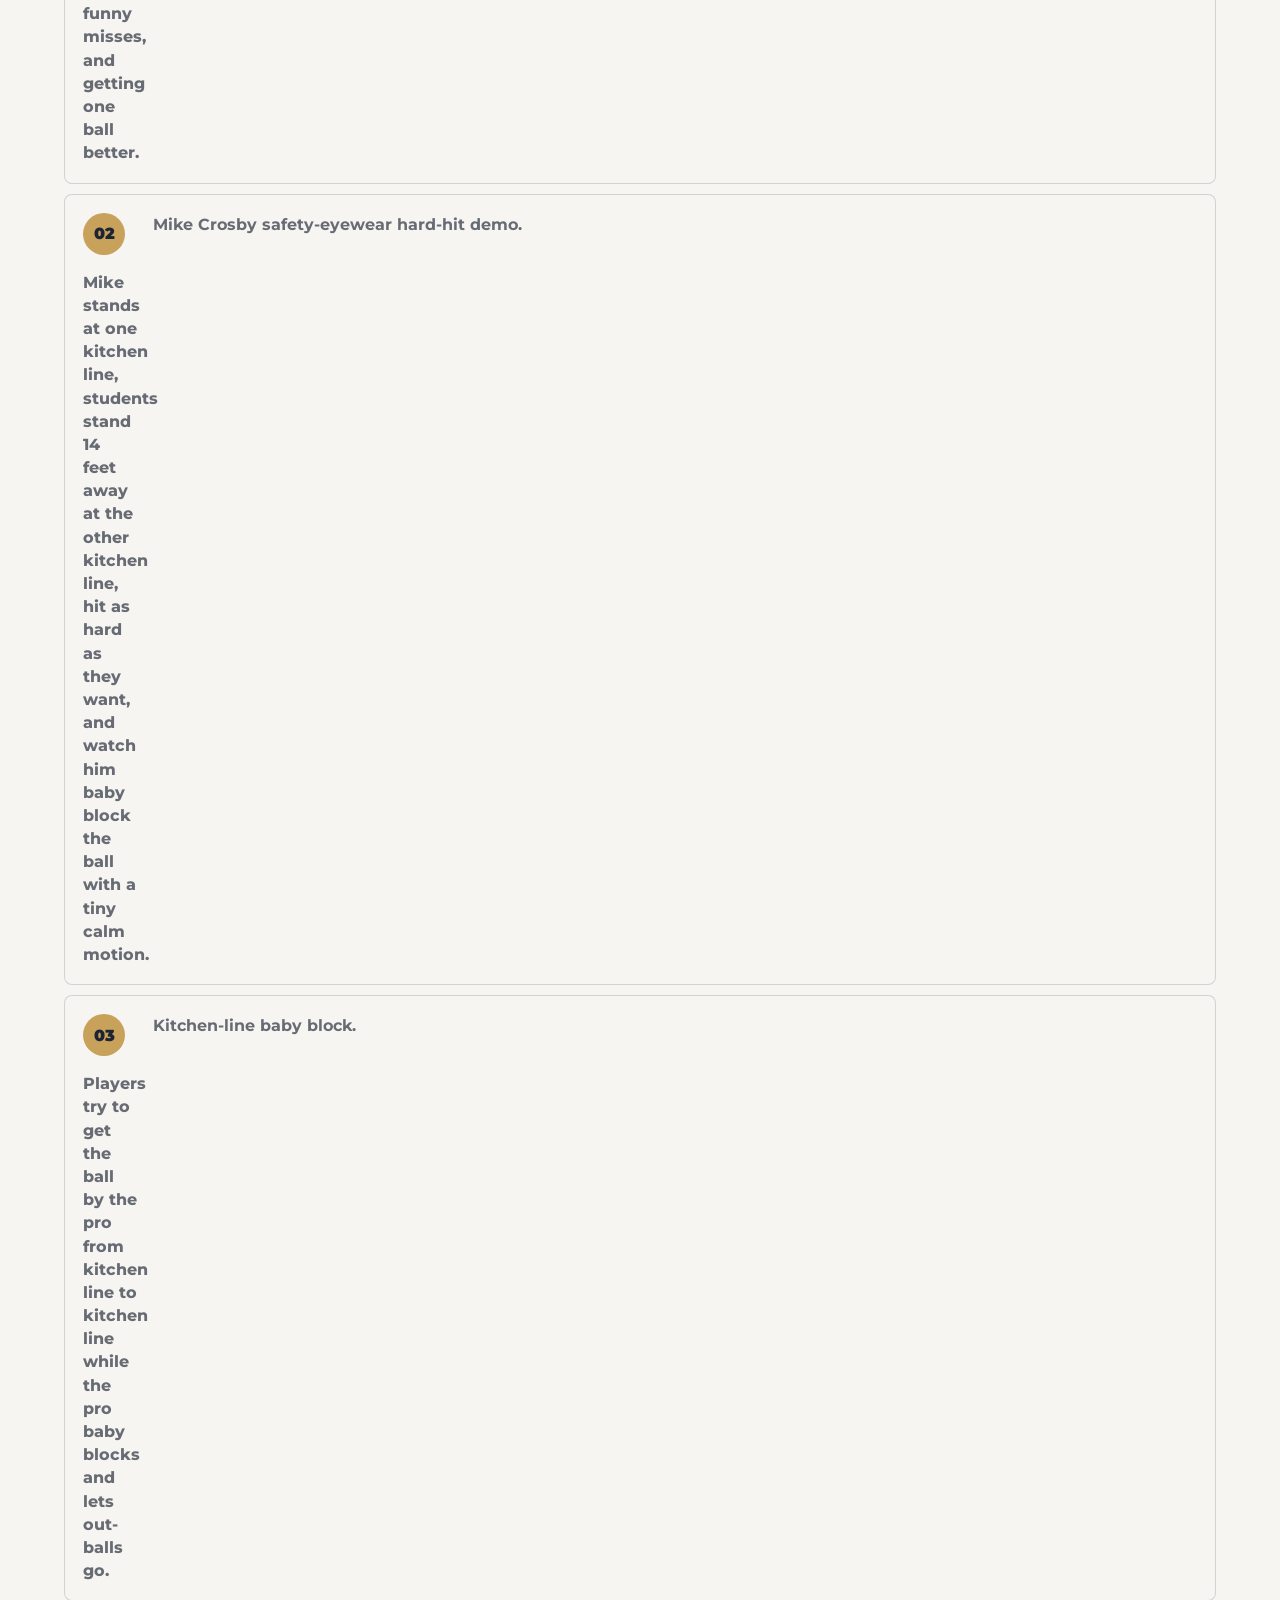
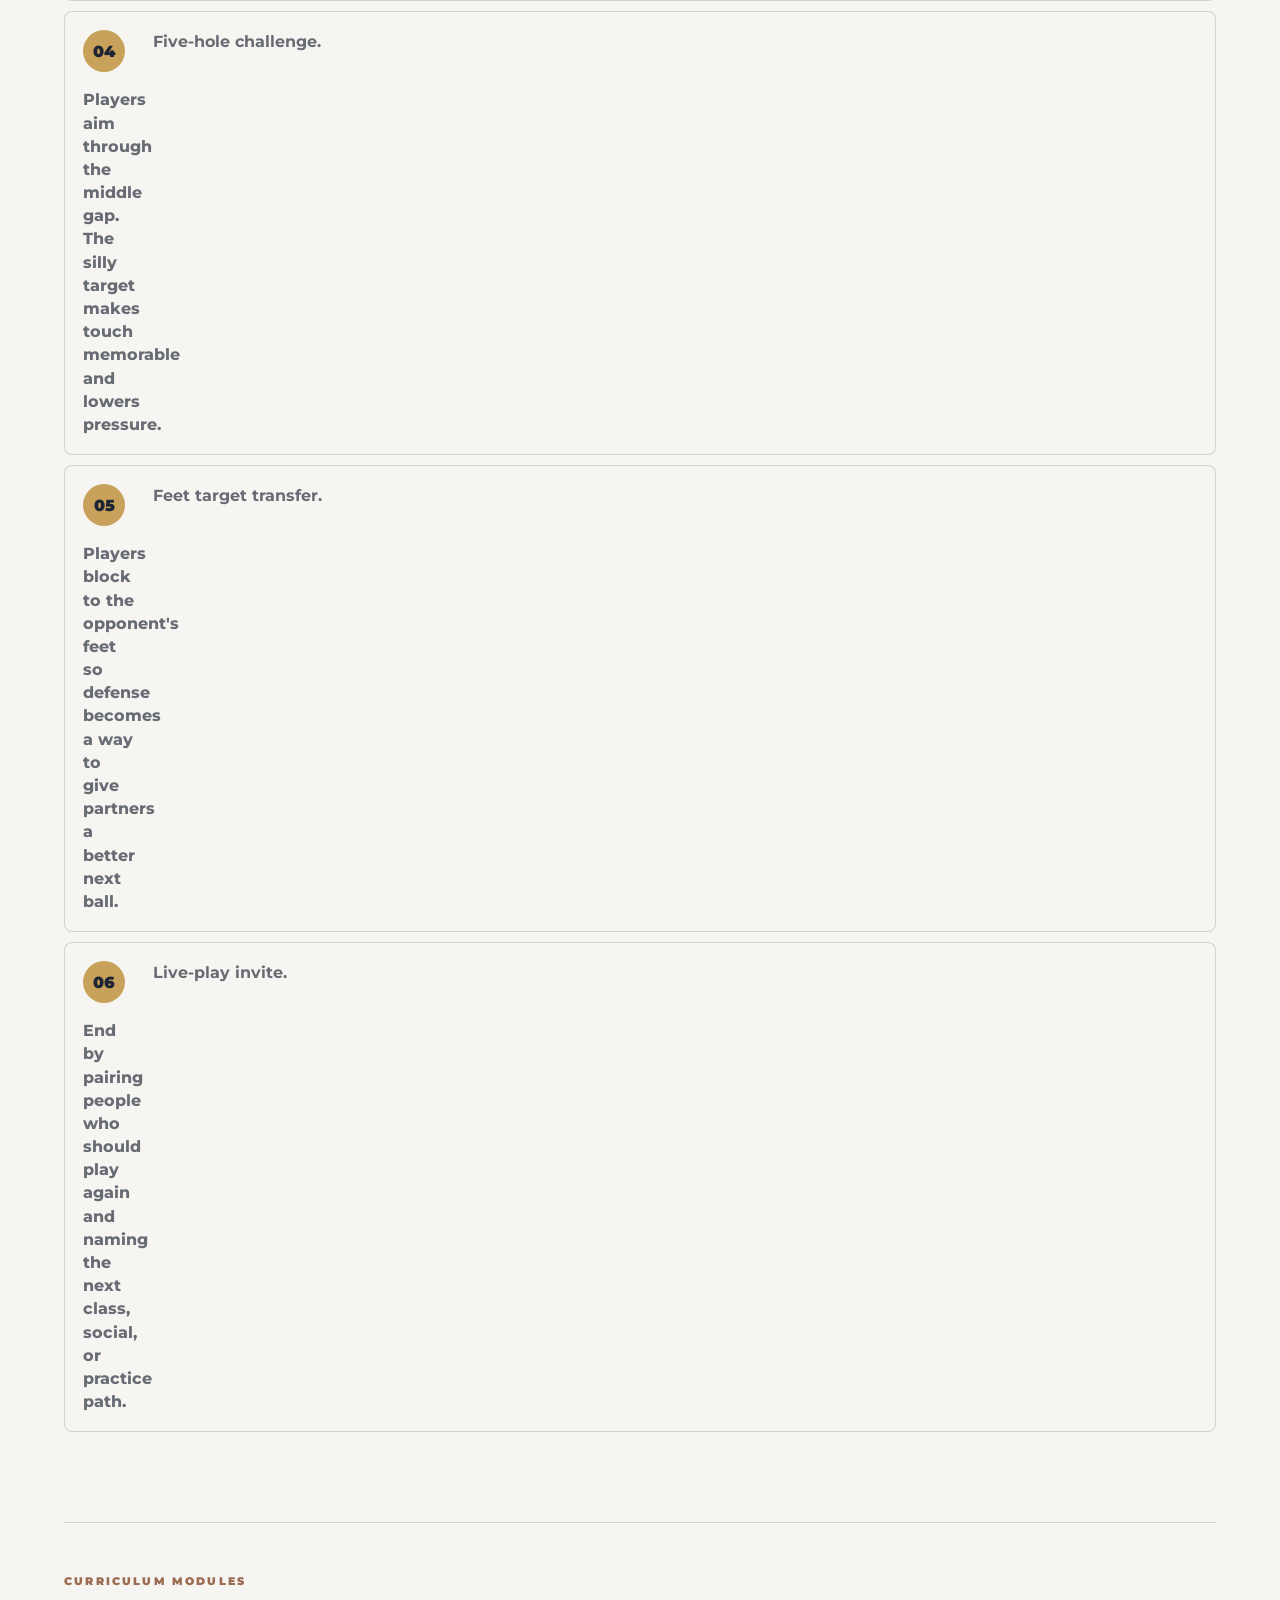
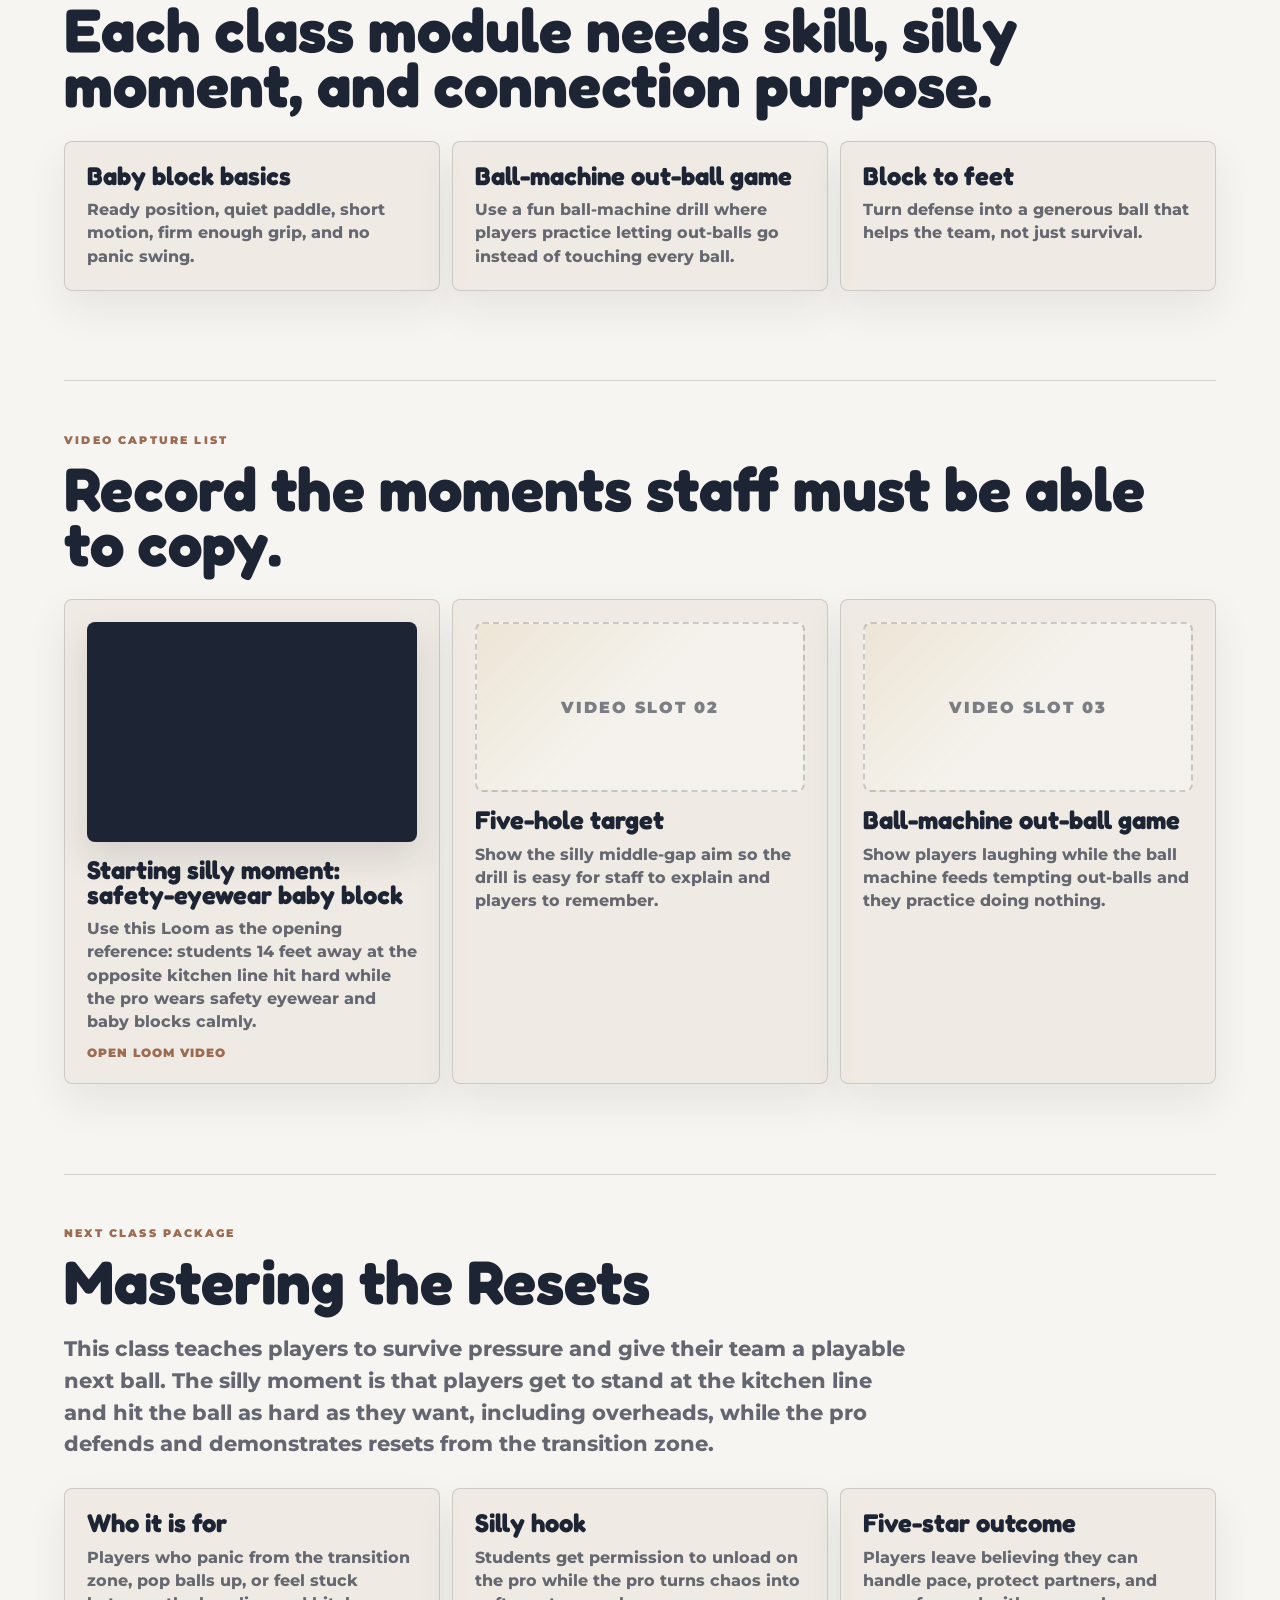
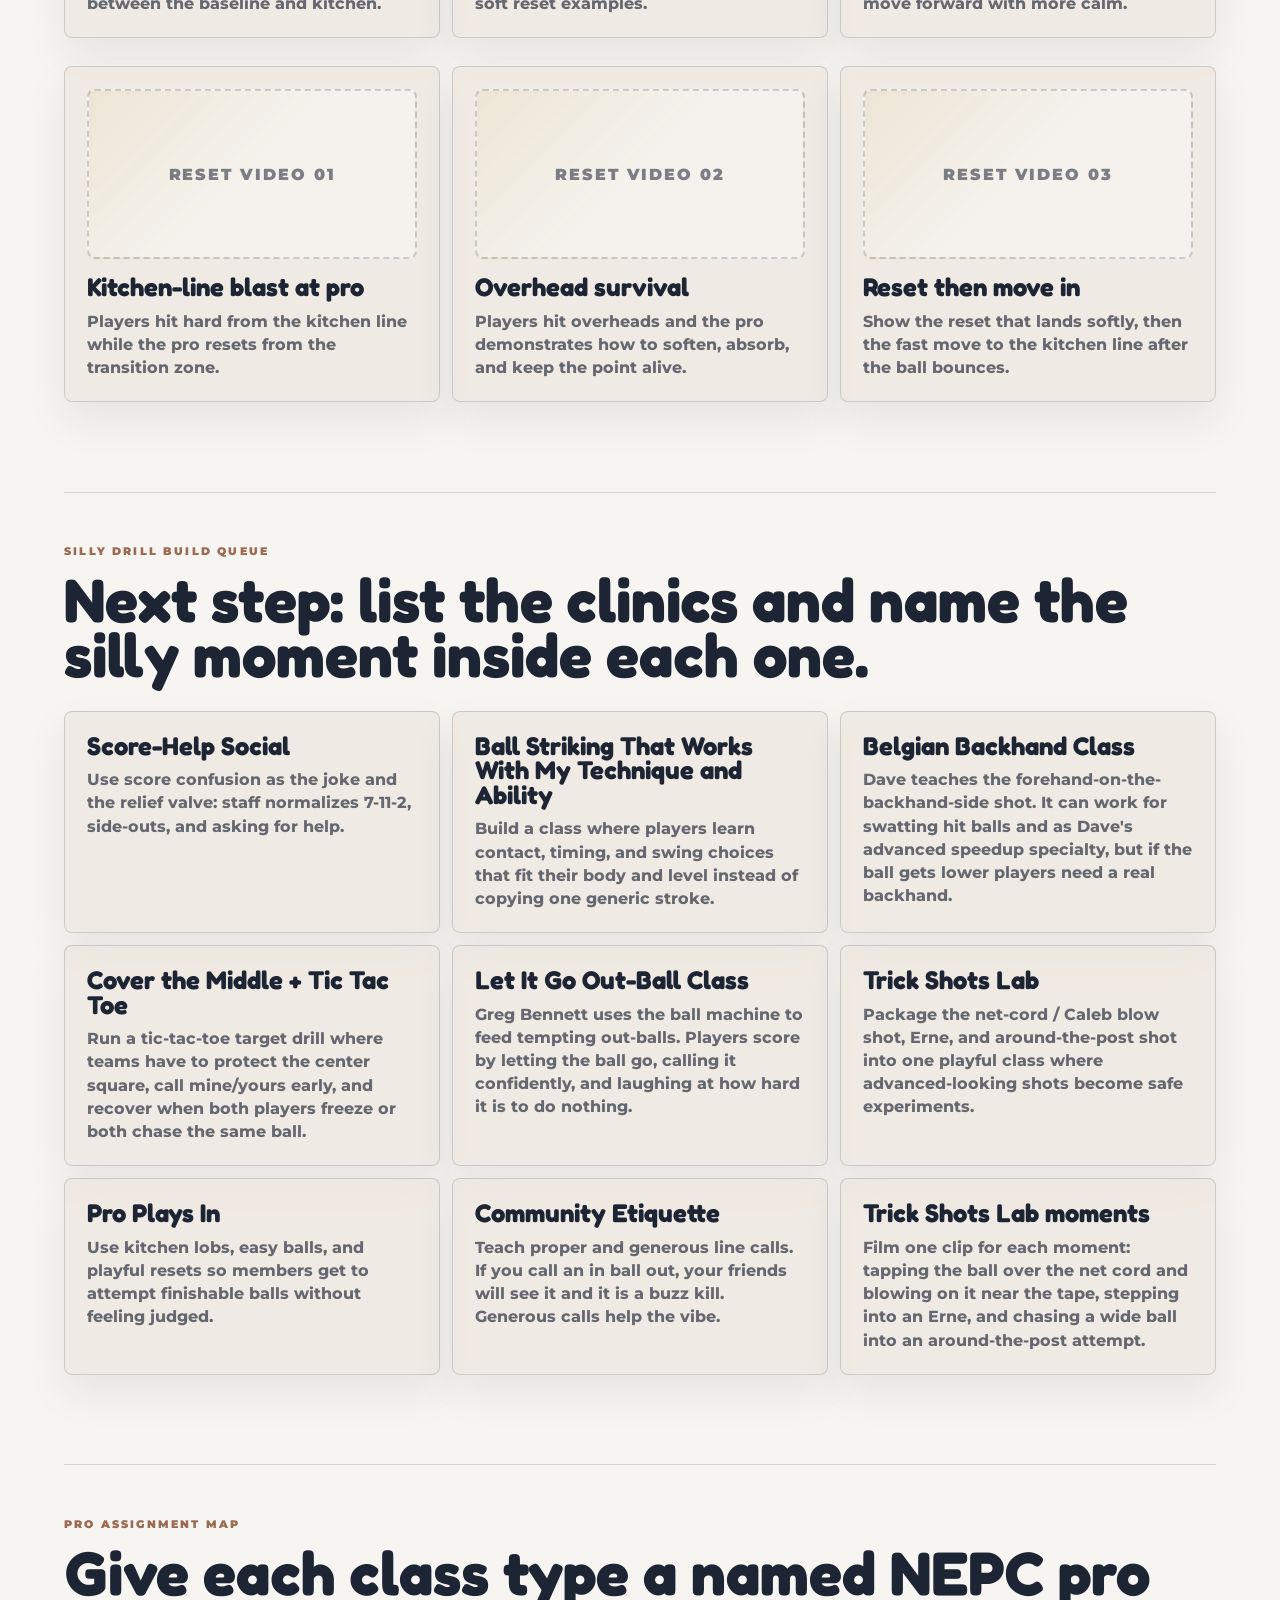
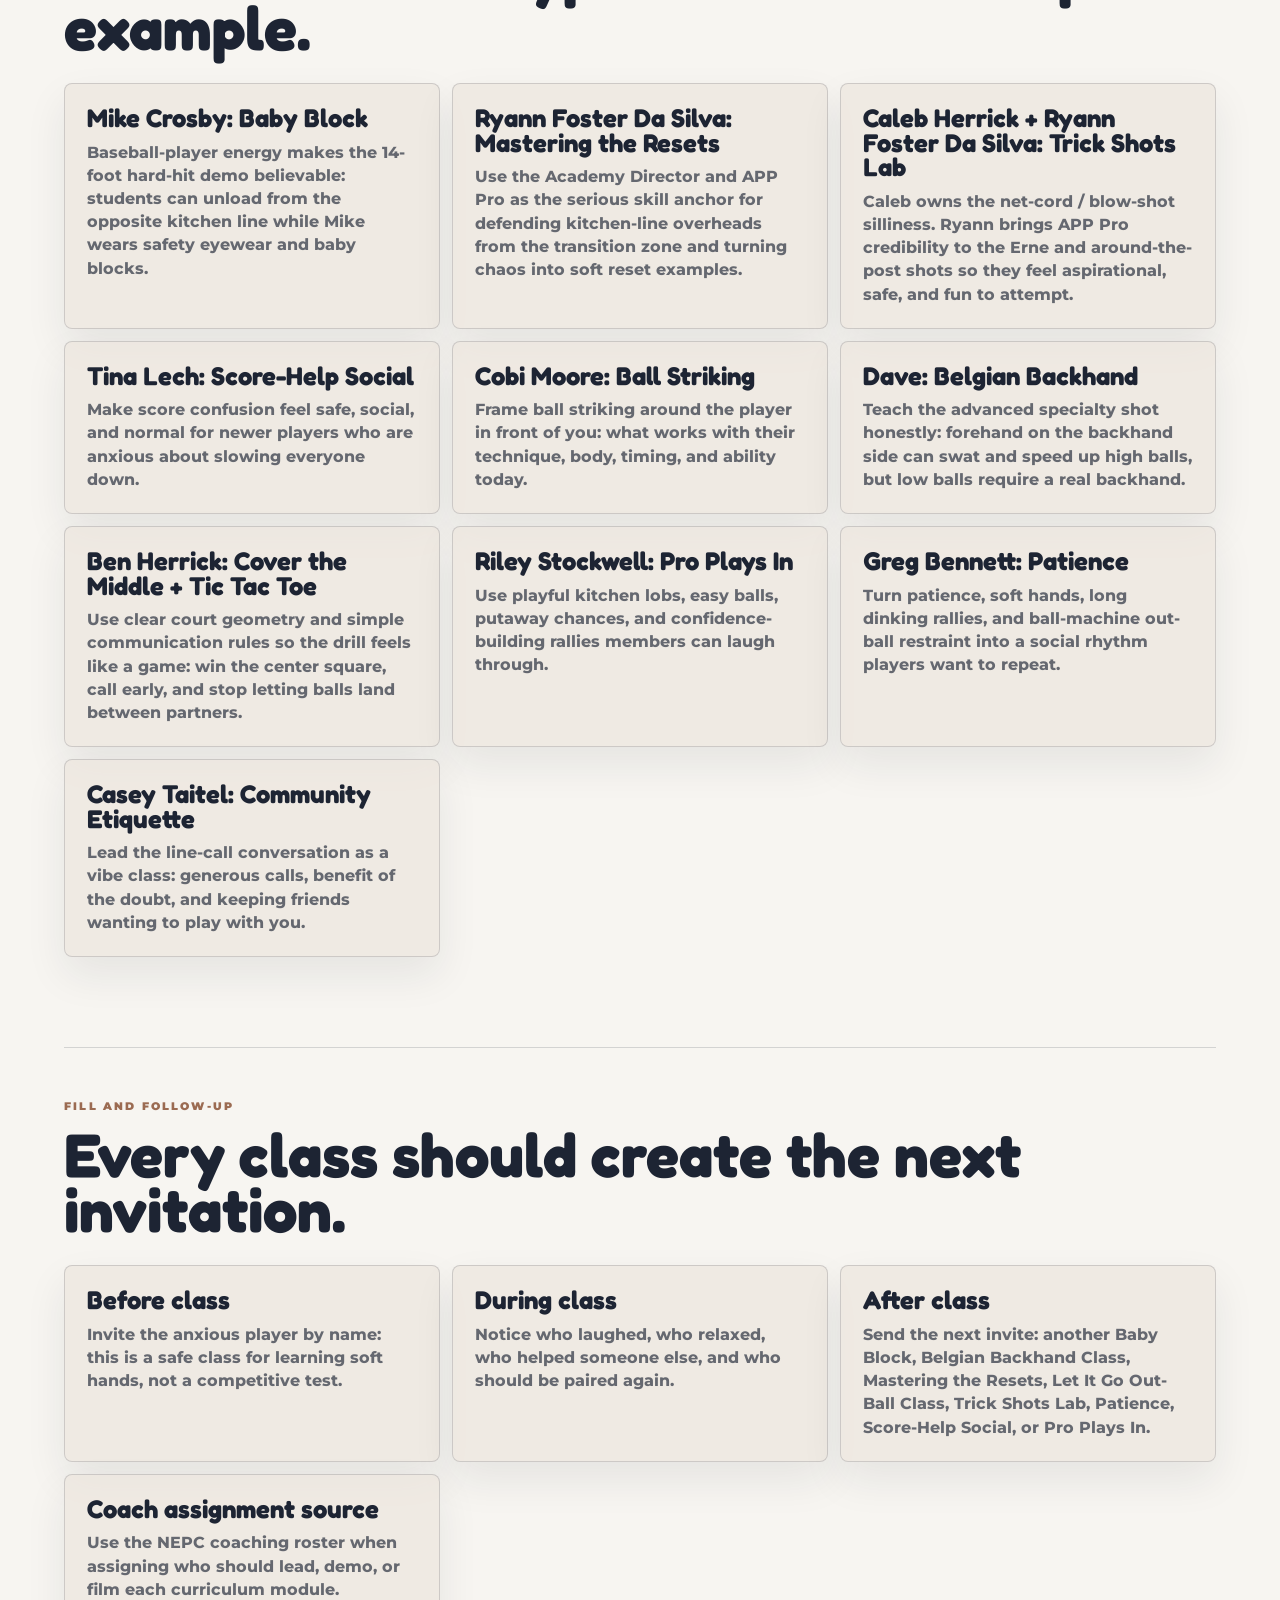
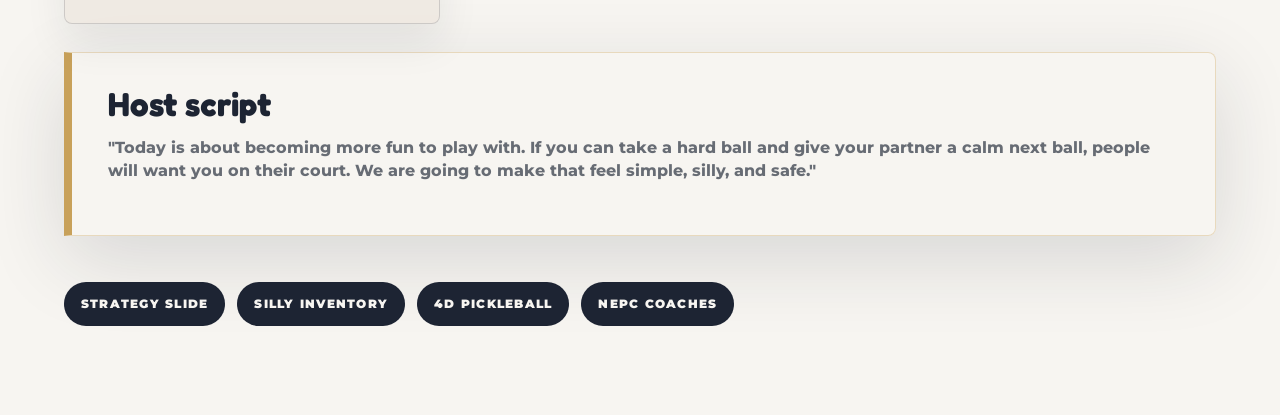
==== commit 7ec93d13: "Embed baby block Loom video" ====
--- a/academy-curriculum.html
+++ b/academy-curriculum.html
@@ -221,6 +221,35 @@
       text-transform: uppercase;
     }
 
+    .loom-embed {
+      position: relative;
+      overflow: hidden;
+      min-height: 220px;
+      margin-bottom: 16px;
+      border: 1px solid rgba(29, 36, 51, .16);
+      border-radius: 8px;
+      background: var(--ink);
+      box-shadow: 0 16px 34px rgba(29, 36, 51, .12);
+    }
+
+    .loom-embed iframe {
+      position: absolute;
+      inset: 0;
+      width: 100%;
+      height: 100%;
+      border: 0;
+    }
+
+    .video-link {
+      display: inline-flex;
+      margin-top: 12px;
+      color: var(--red);
+      font-size: .78rem;
+      font-weight: 900;
+      letter-spacing: .08em;
+      text-transform: uppercase;
+    }
+
     .script-box {
       margin-top: 28px;
       padding: clamp(24px, 3vw, 36px);
@@ -334,9 +363,12 @@
       <h2 id="videos-title">Record the moments staff must be able to copy.</h2>
       <div class="video-grid">
         <article class="video-card">
-          <div class="video-slot">Video slot 01</div>
-          <b>Mike Crosby safety-eyewear demo</b>
-          <p>Show students 14 feet away at the opposite kitchen line hitting as hard as they want while Mike wears safety eyewear and baby blocks calmly.</p>
+          <div class="loom-embed">
+            <iframe src="https://www.loom.com/embed/b0dab028cf14493cbba98245d37aec27" allowfullscreen title="Baby Block clinic starting silly moment"></iframe>
+          </div>
+          <b>Starting silly moment: safety-eyewear baby block</b>
+          <p>Use this Loom as the opening reference: students 14 feet away at the opposite kitchen line hit hard while the pro wears safety eyewear and baby blocks calmly.</p>
+          <a class="video-link" href="https://www.loom.com/share/b0dab028cf14493cbba98245d37aec27" target="_blank" rel="noreferrer">Open Loom video</a>
         </article>
         <article class="video-card">
           <div class="video-slot">Video slot 02</div>
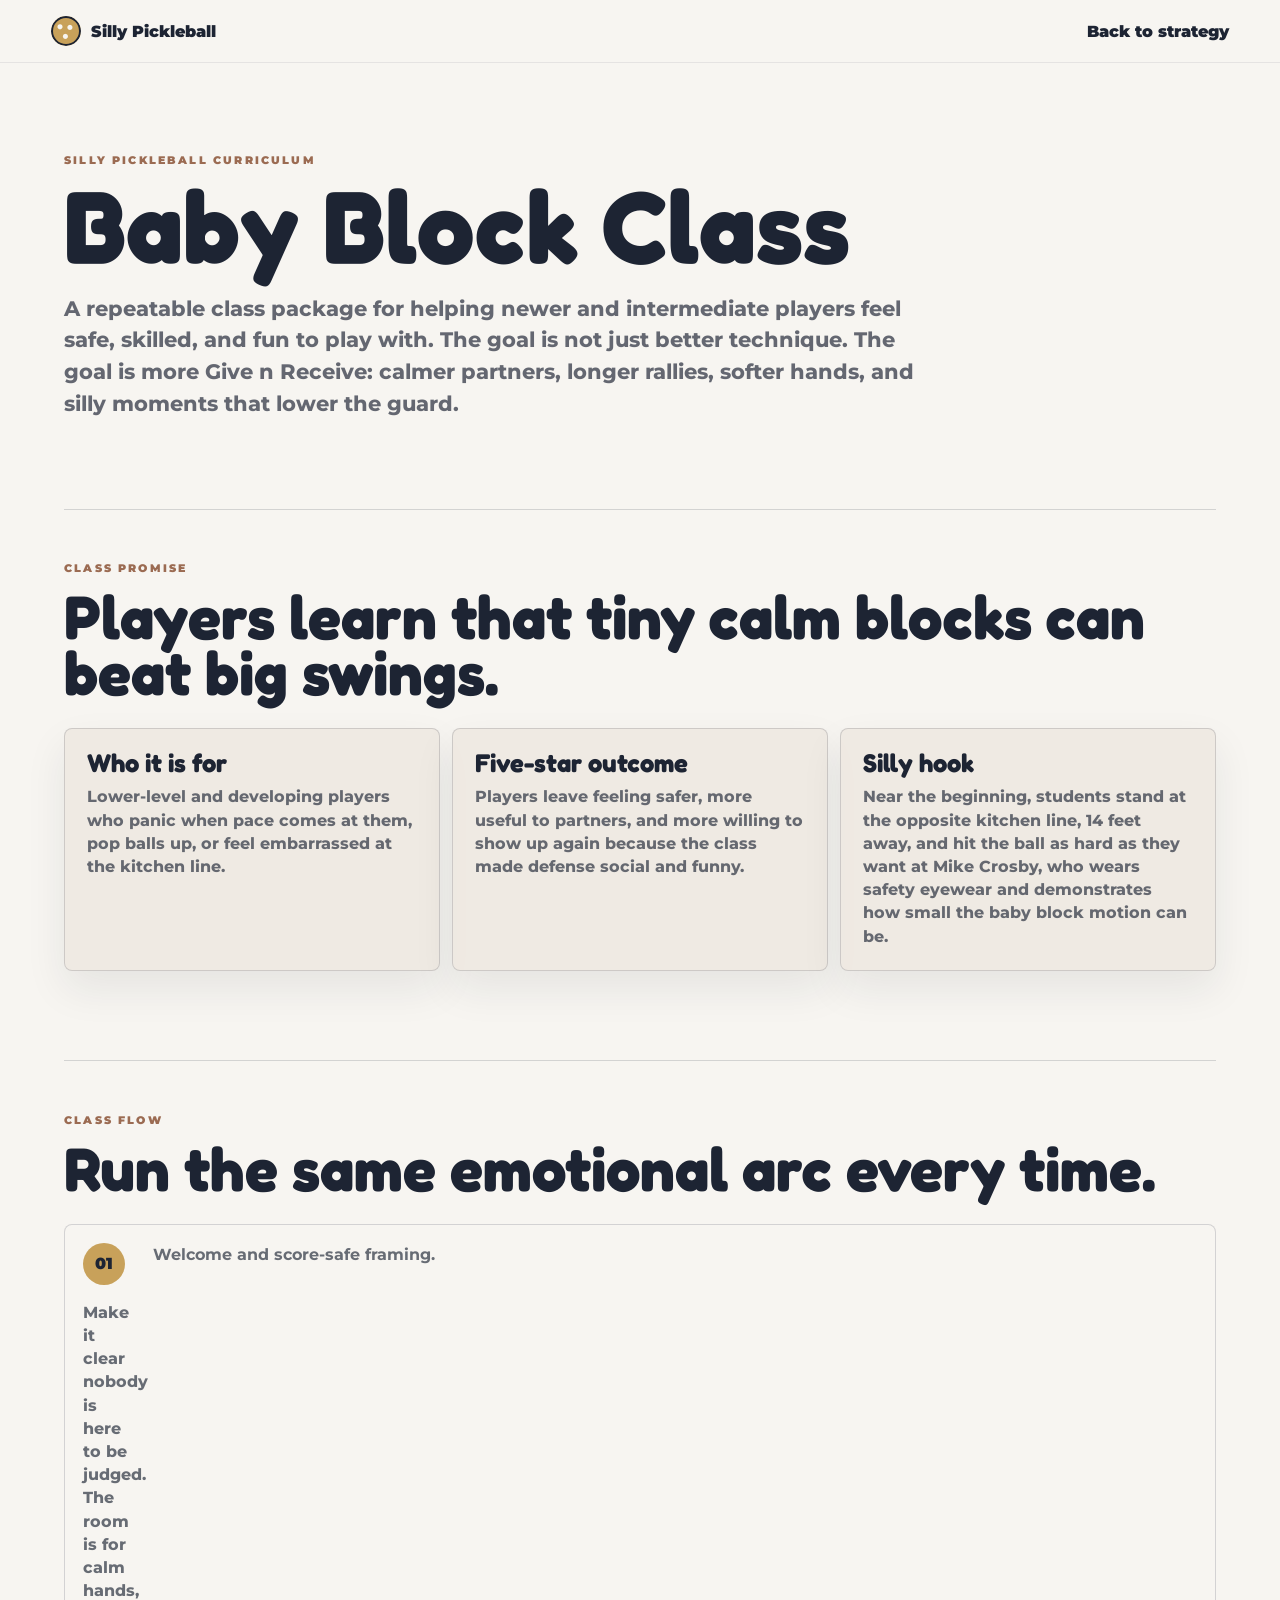
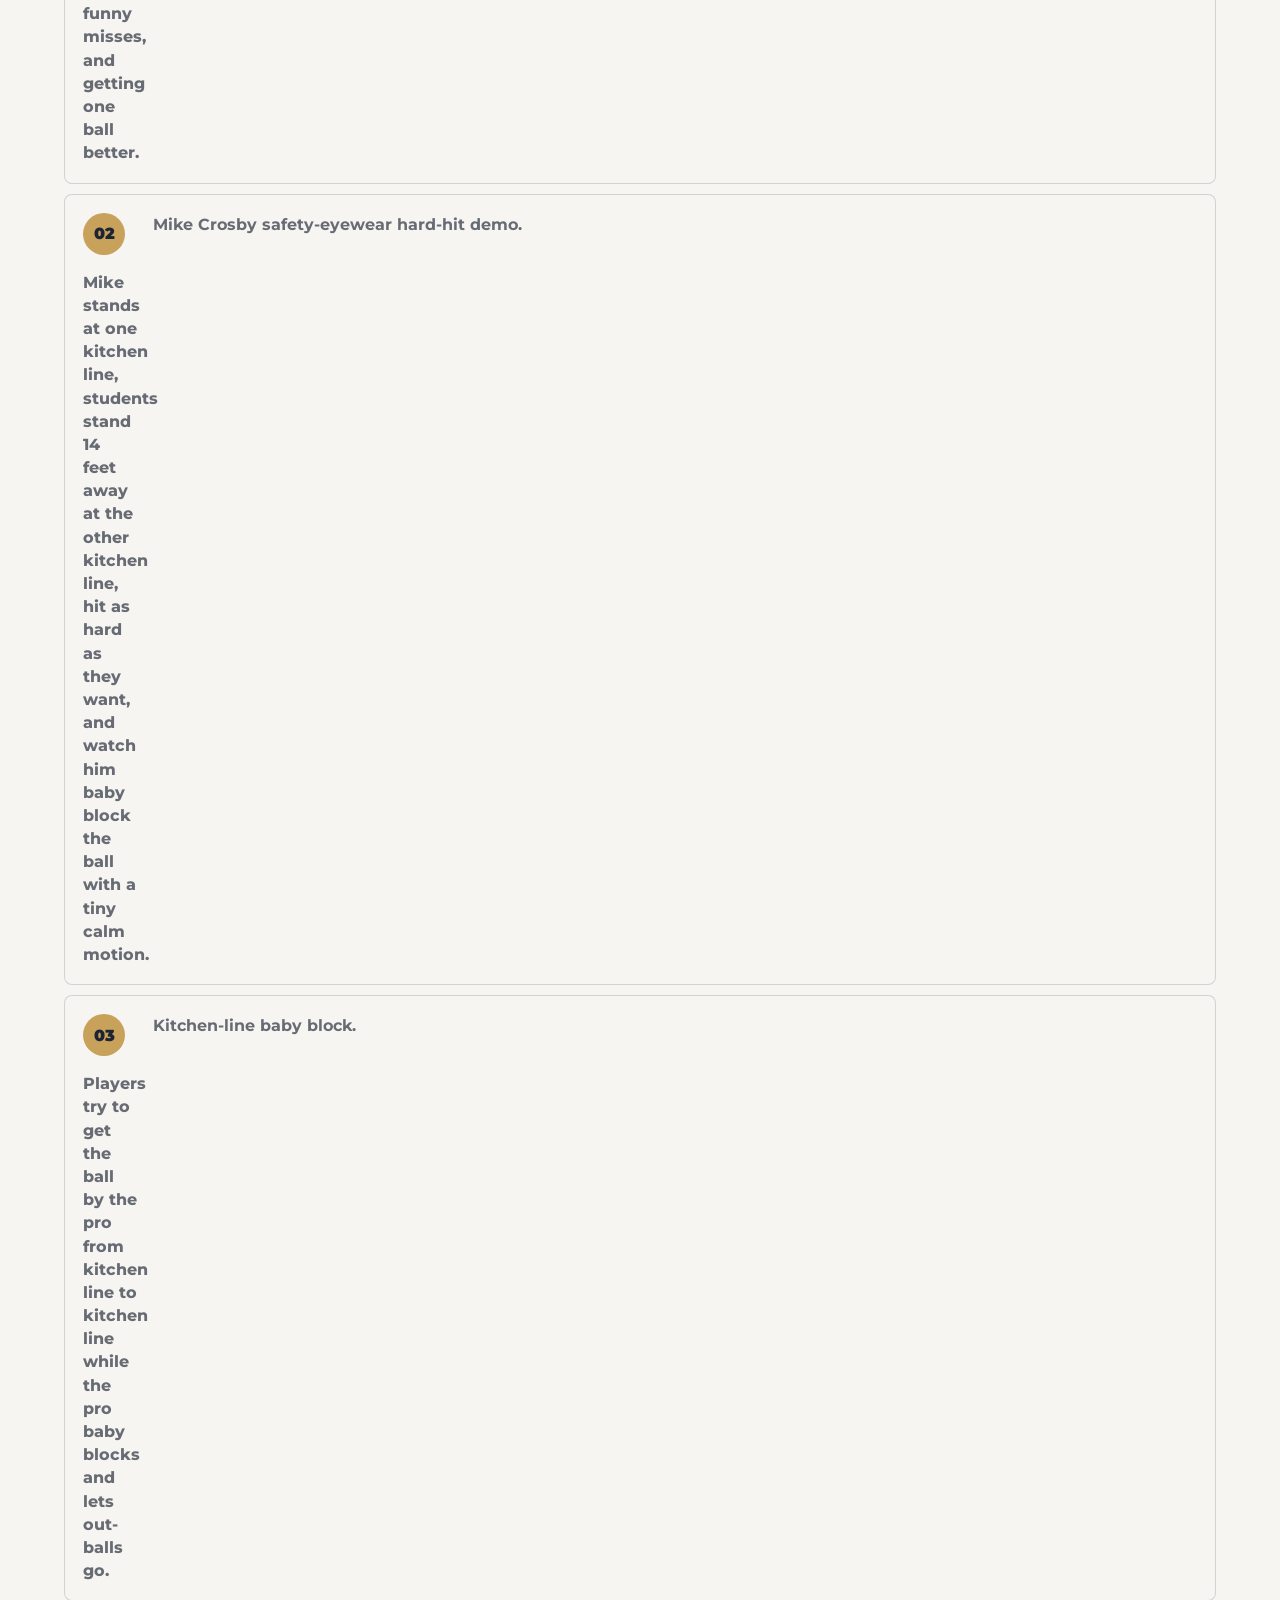
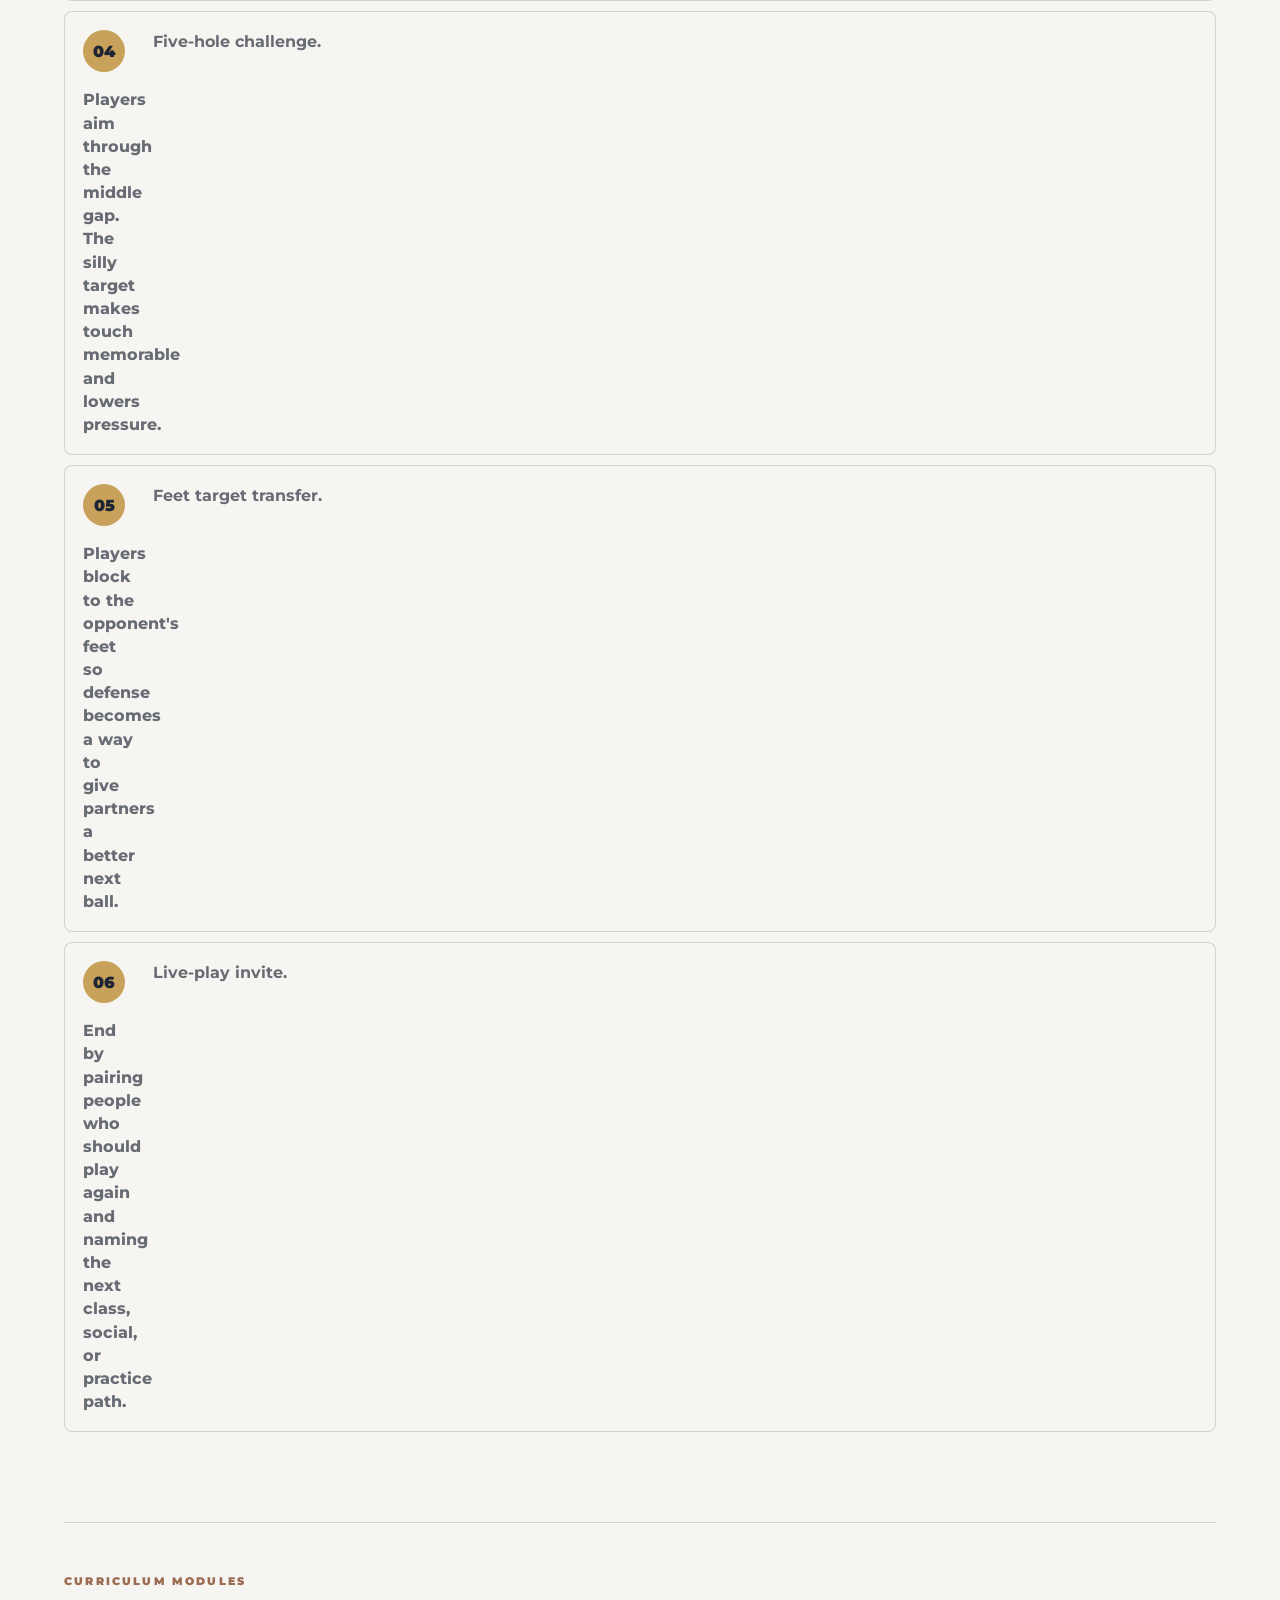
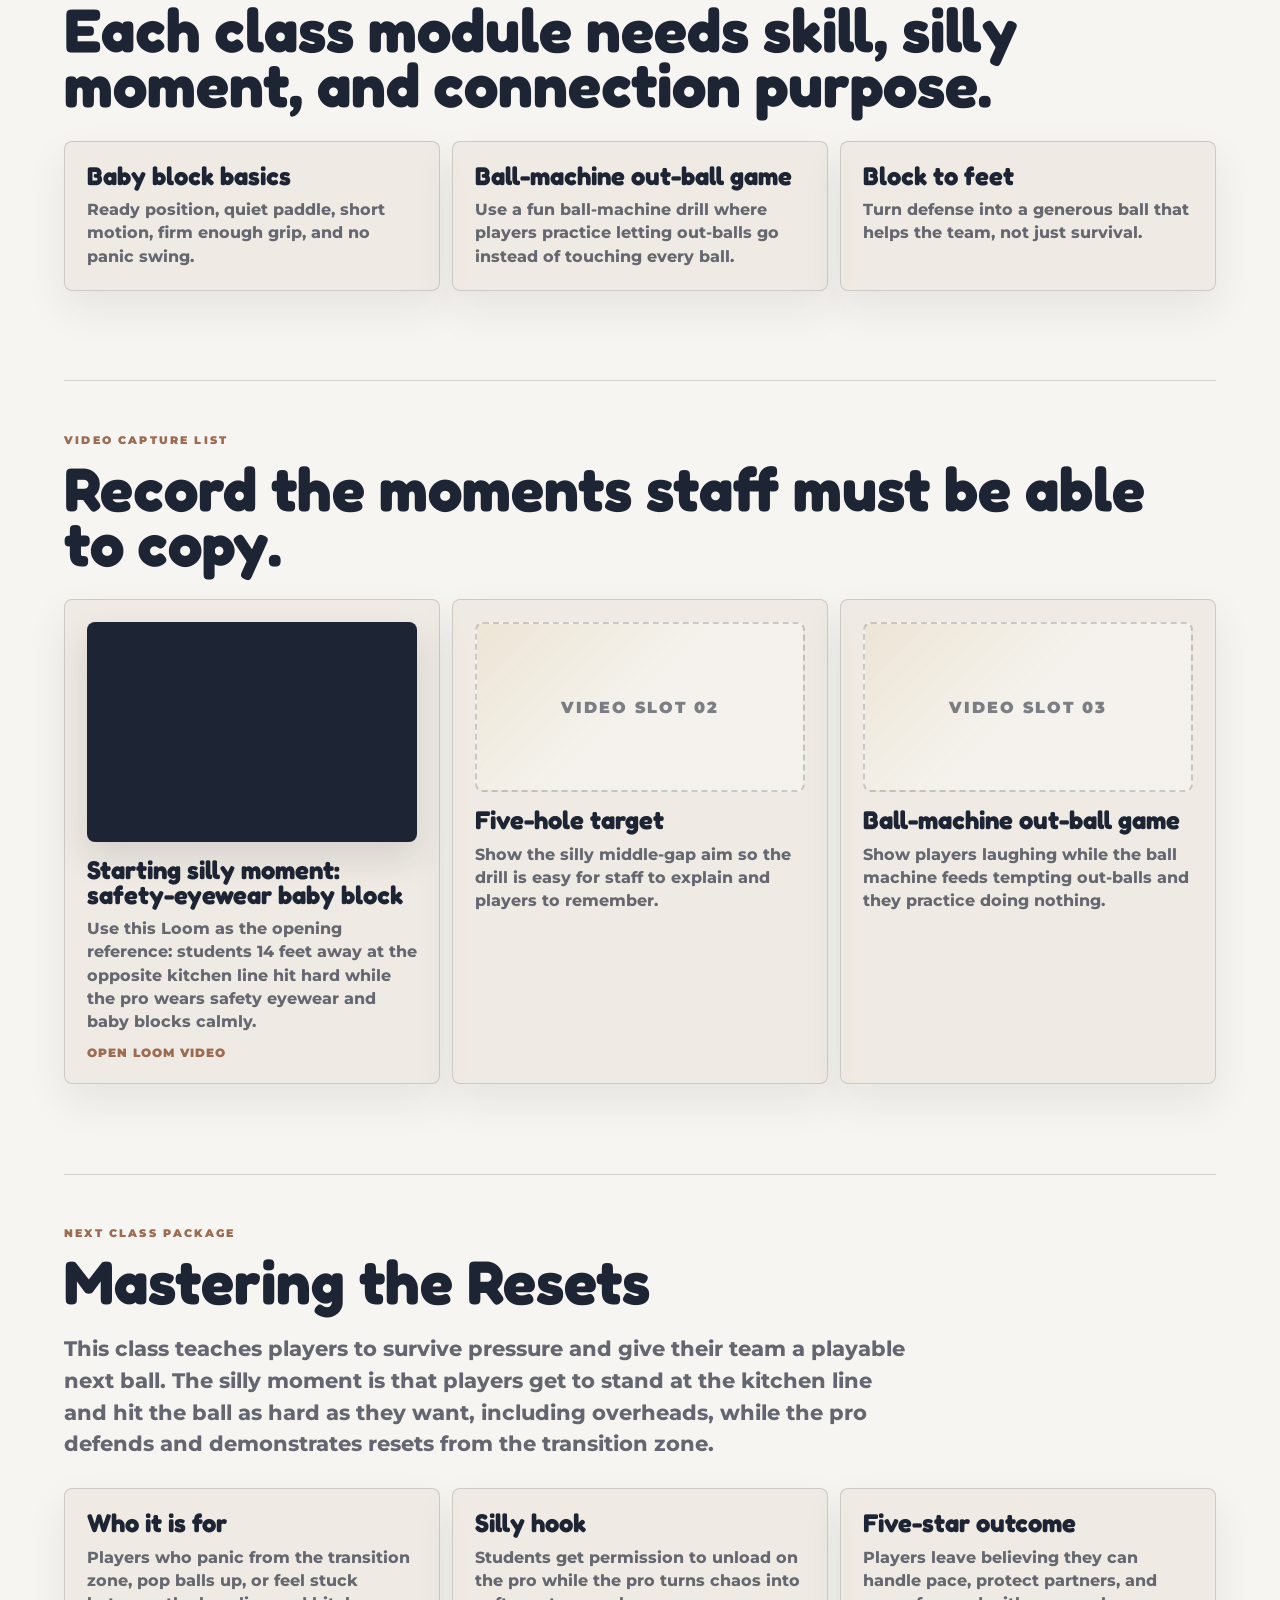
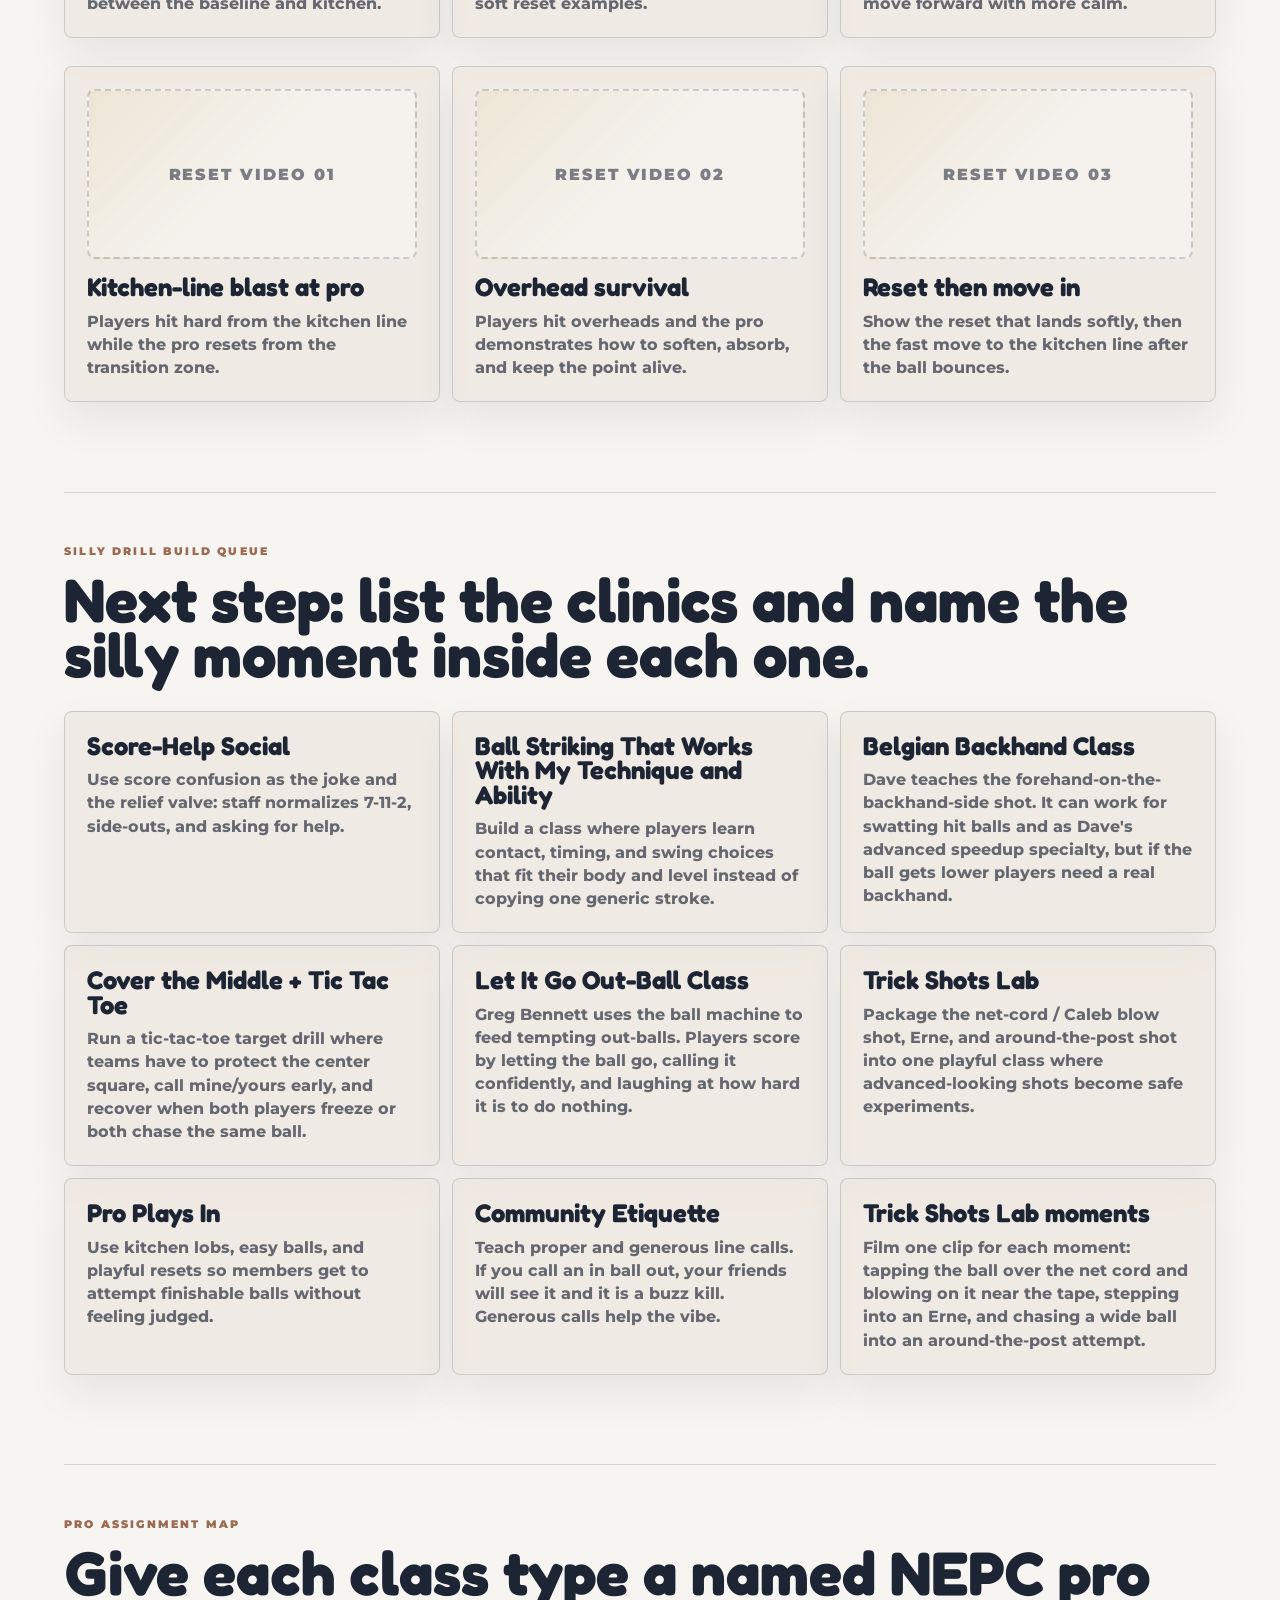
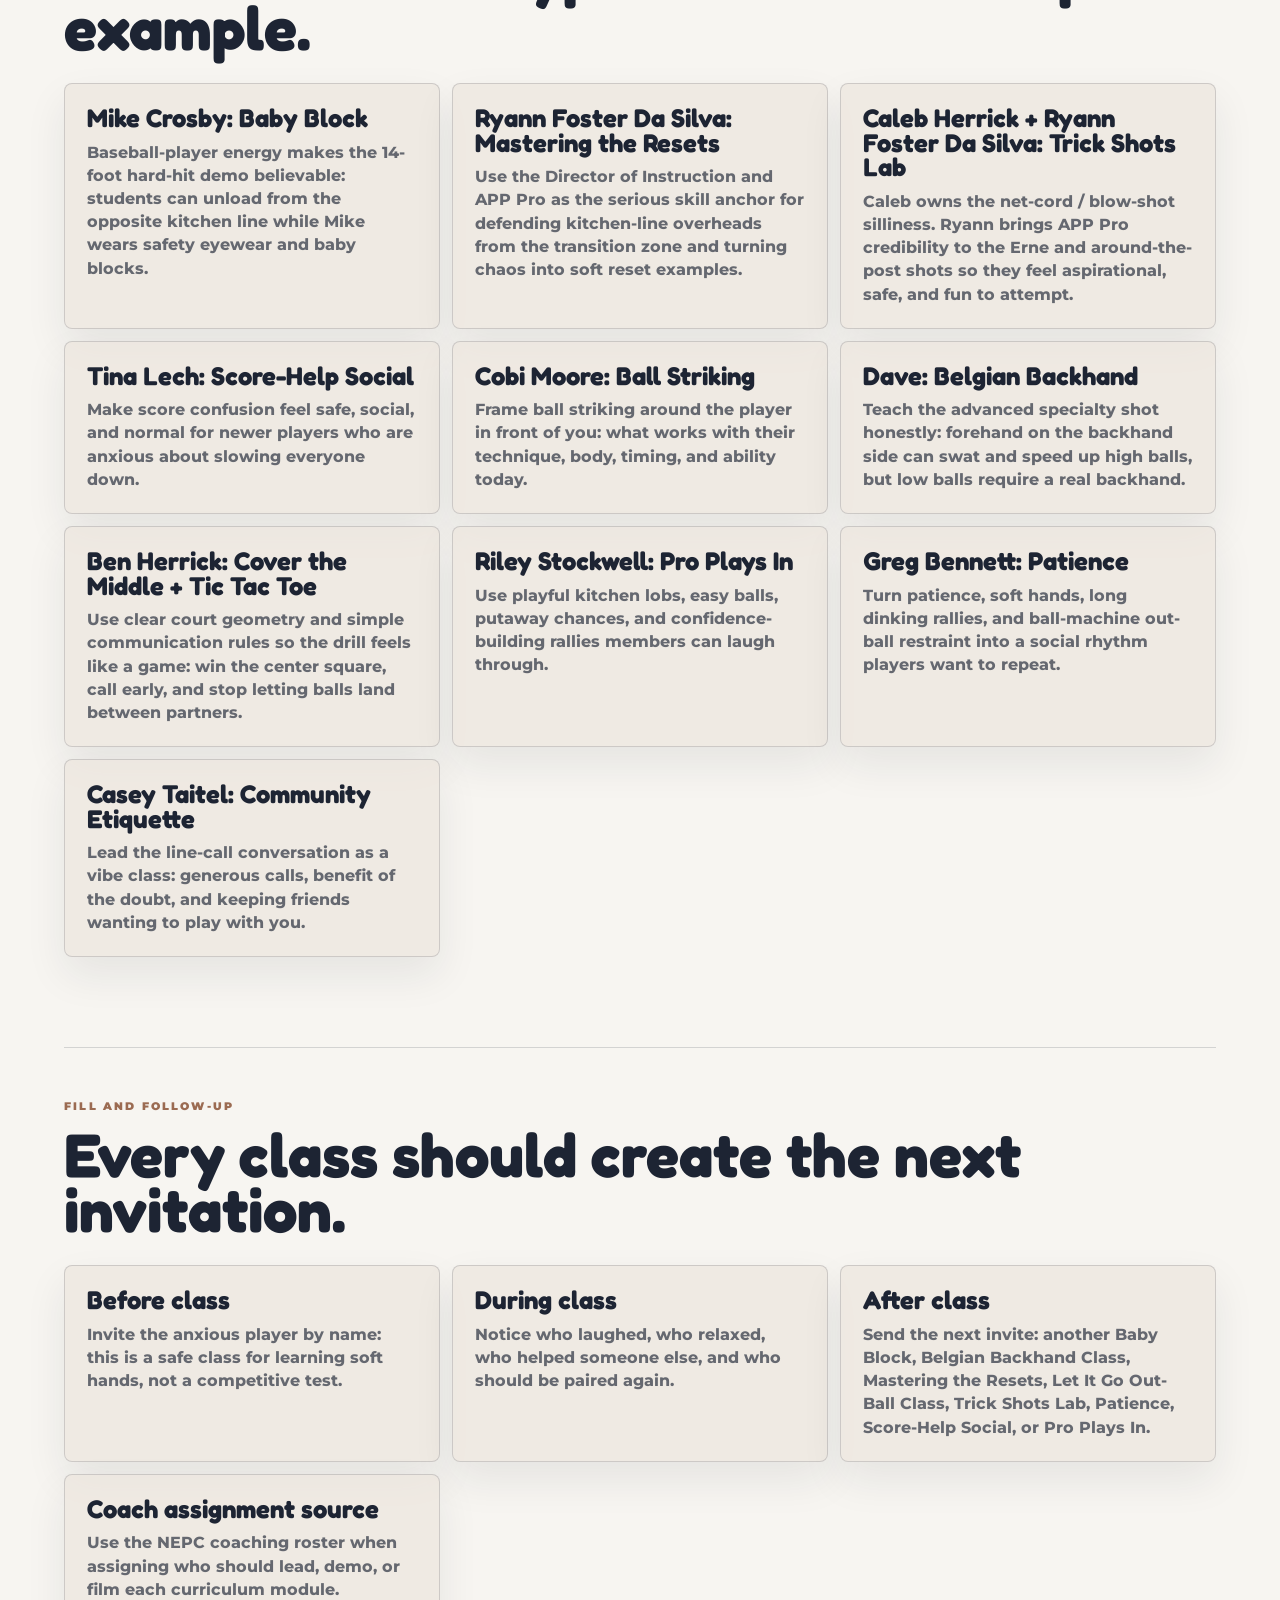
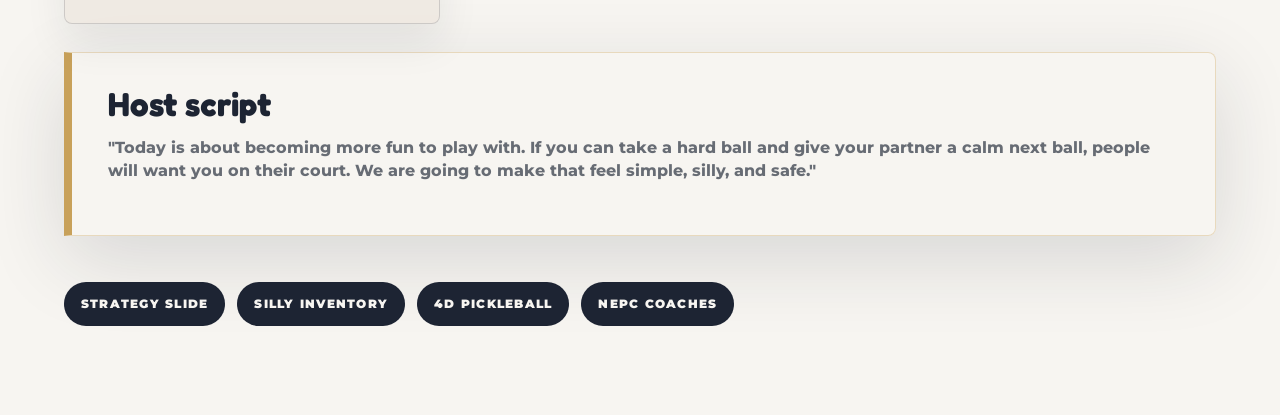
==== commit acb565f0: "Clean event product visuals and academy wording" ====
--- a/academy-curriculum.html
+++ b/academy-curriculum.html
@@ -3,8 +3,8 @@
 <head>
   <meta charset="utf-8">
   <meta name="viewport" content="width=device-width, initial-scale=1">
-  <title>Silly Pickleball Academy Curriculum</title>
-  <meta name="description" content="Internal Silly Pickleball Academy curriculum template for repeatable classes, drills, videos, and silly moments.">
+  <title>Silly Pickleball Curriculum</title>
+  <meta name="description" content="Internal Silly Pickleball curriculum template for repeatable classes, drills, videos, and silly moments.">
   <link rel="preconnect" href="https://fonts.googleapis.com">
   <link rel="preconnect" href="https://fonts.gstatic.com" crossorigin>
   <link href="https://fonts.googleapis.com/css2?family=Fredoka:wght@600;700&family=Montserrat:wght@500;700;800;900&display=swap" rel="stylesheet">
@@ -303,7 +303,7 @@
   </header>
 
   <main>
-    <p class="eyebrow">Silly Pickleball Academy curriculum</p>
+    <p class="eyebrow">Silly Pickleball curriculum</p>
     <h1>Baby Block Class</h1>
     <p class="lede">A repeatable class package for helping newer and intermediate players feel safe, skilled, and fun to play with. The goal is not just better technique. The goal is more Give n Receive: calmer partners, longer rallies, softer hands, and silly moments that lower the guard.</p>
 
@@ -473,7 +473,7 @@
         </article>
         <article class="module">
           <b>Ryann Foster Da Silva: Mastering the Resets</b>
-          <p>Use the Academy Director and APP Pro as the serious skill anchor for defending kitchen-line overheads from the transition zone and turning chaos into soft reset examples.</p>
+          <p>Use the Director of Instruction and APP Pro as the serious skill anchor for defending kitchen-line overheads from the transition zone and turning chaos into soft reset examples.</p>
         </article>
         <article class="module">
           <b>Caleb Herrick + Ryann Foster Da Silva: Trick Shots Lab</b>
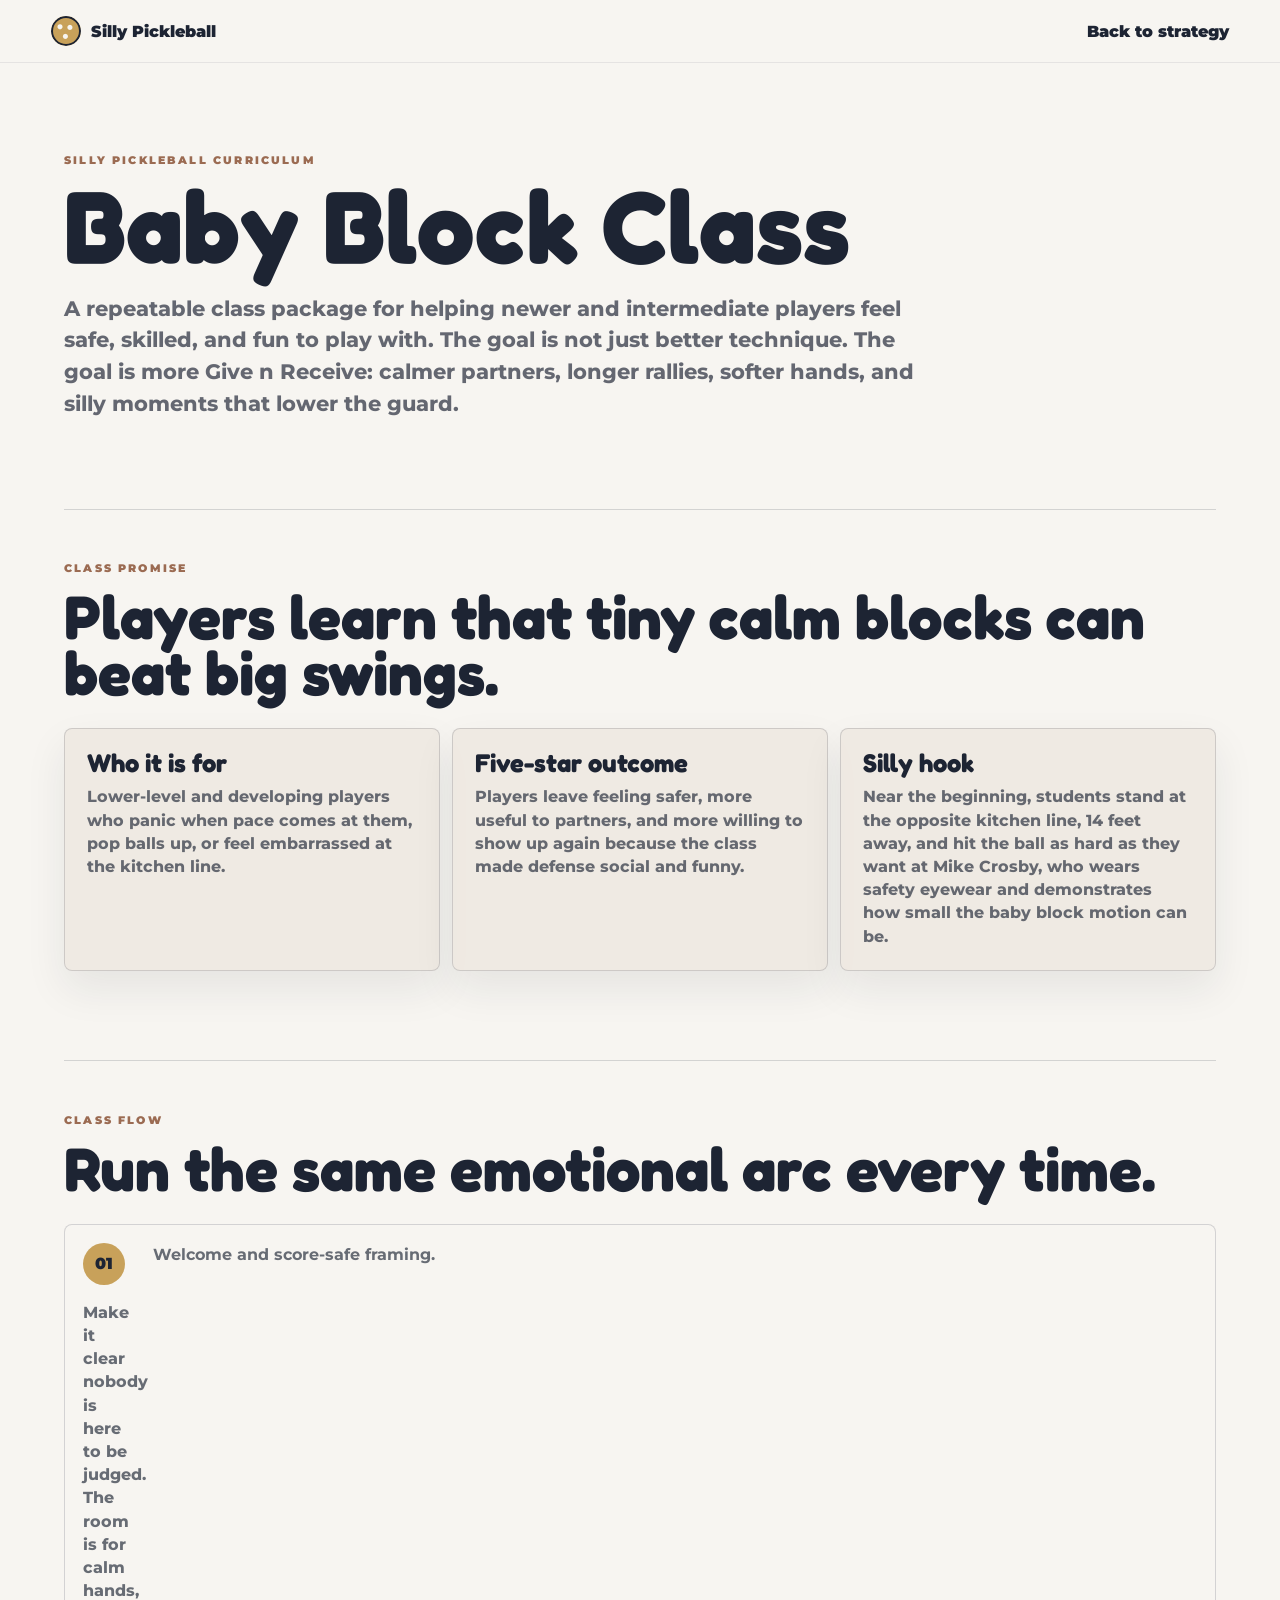
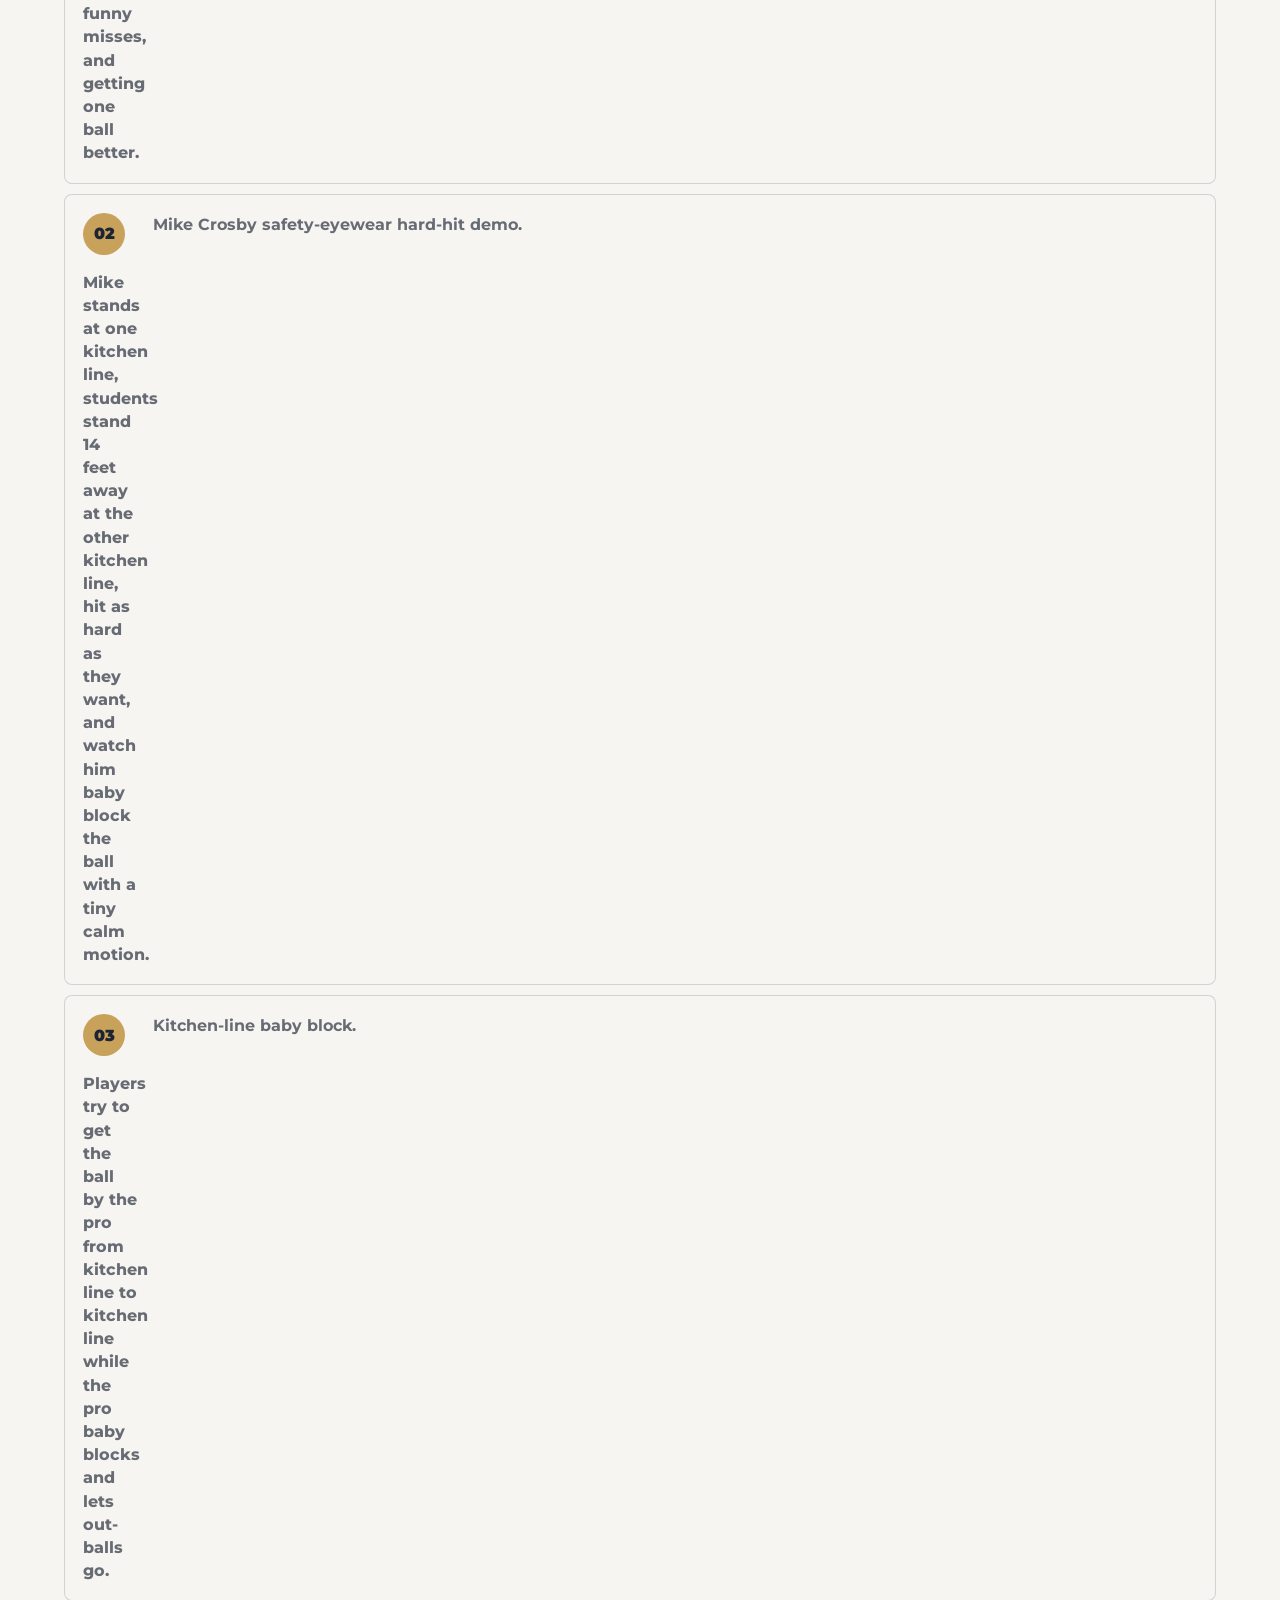
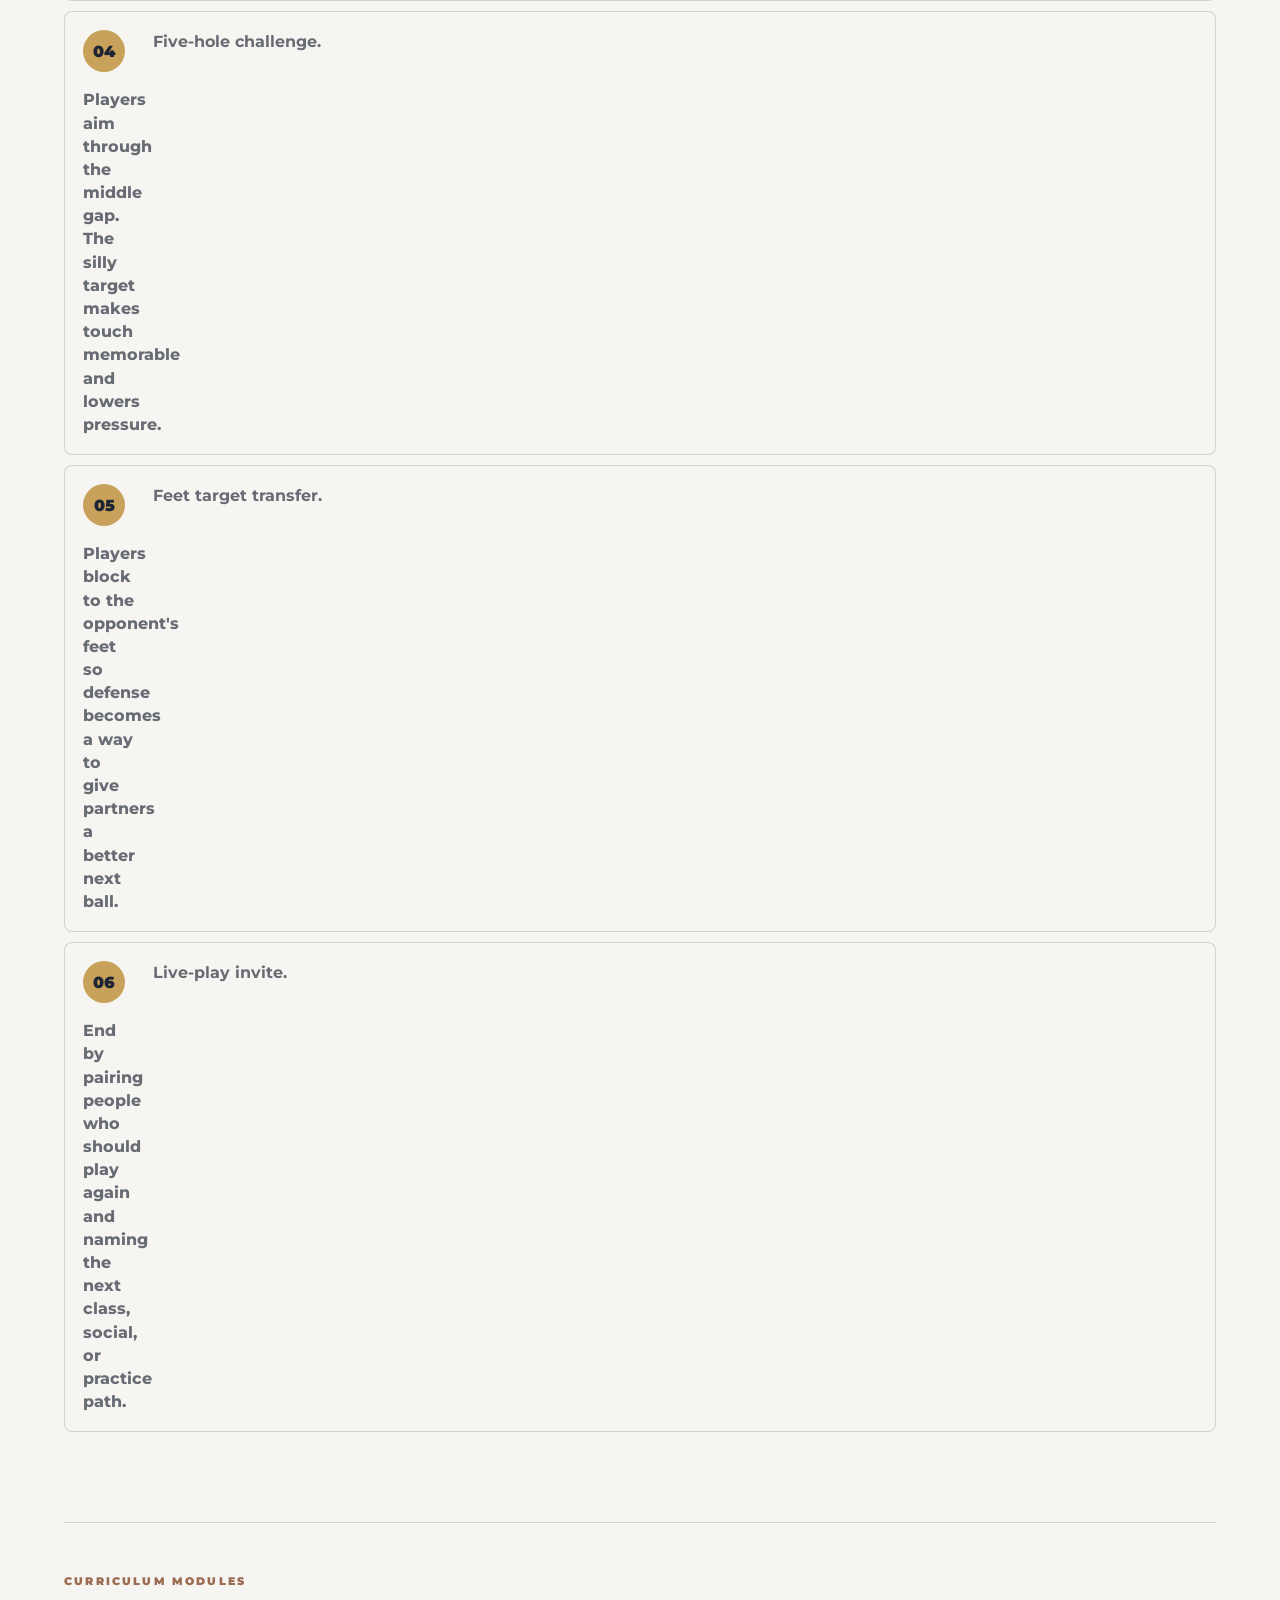
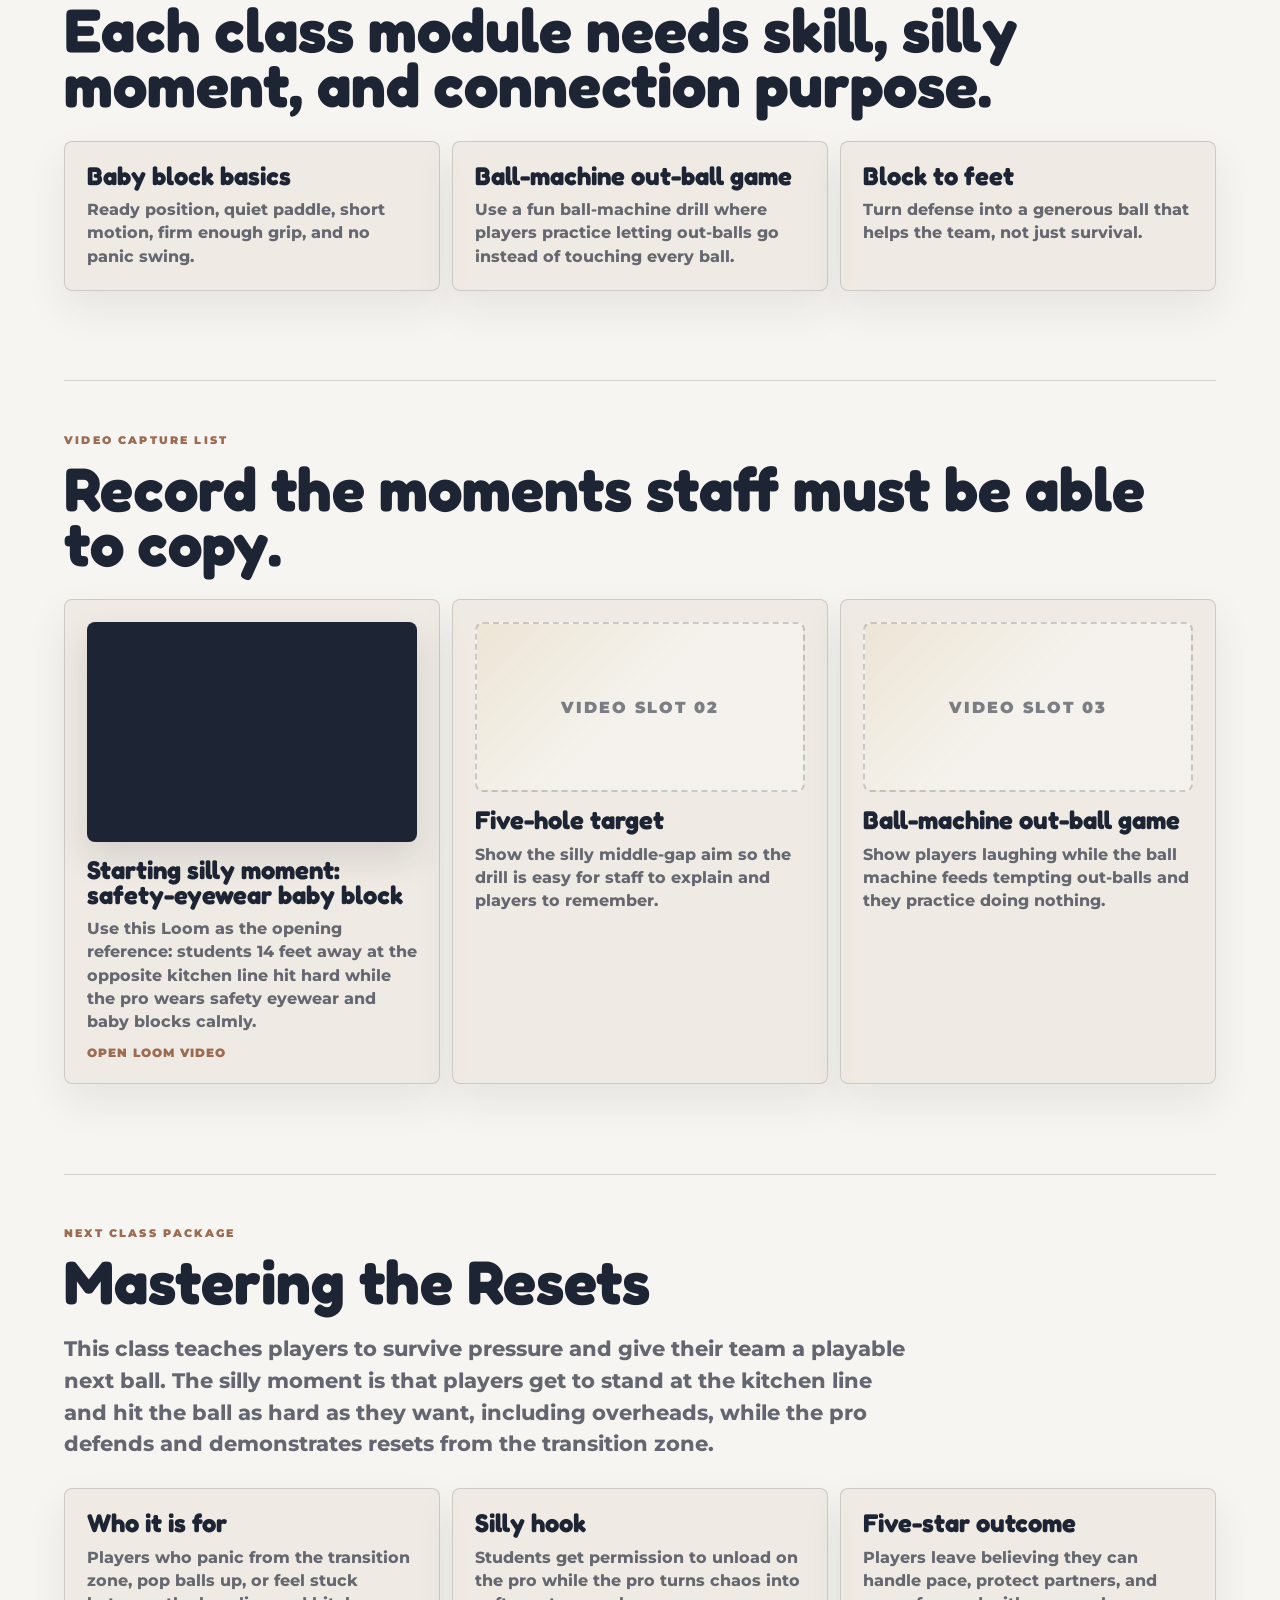
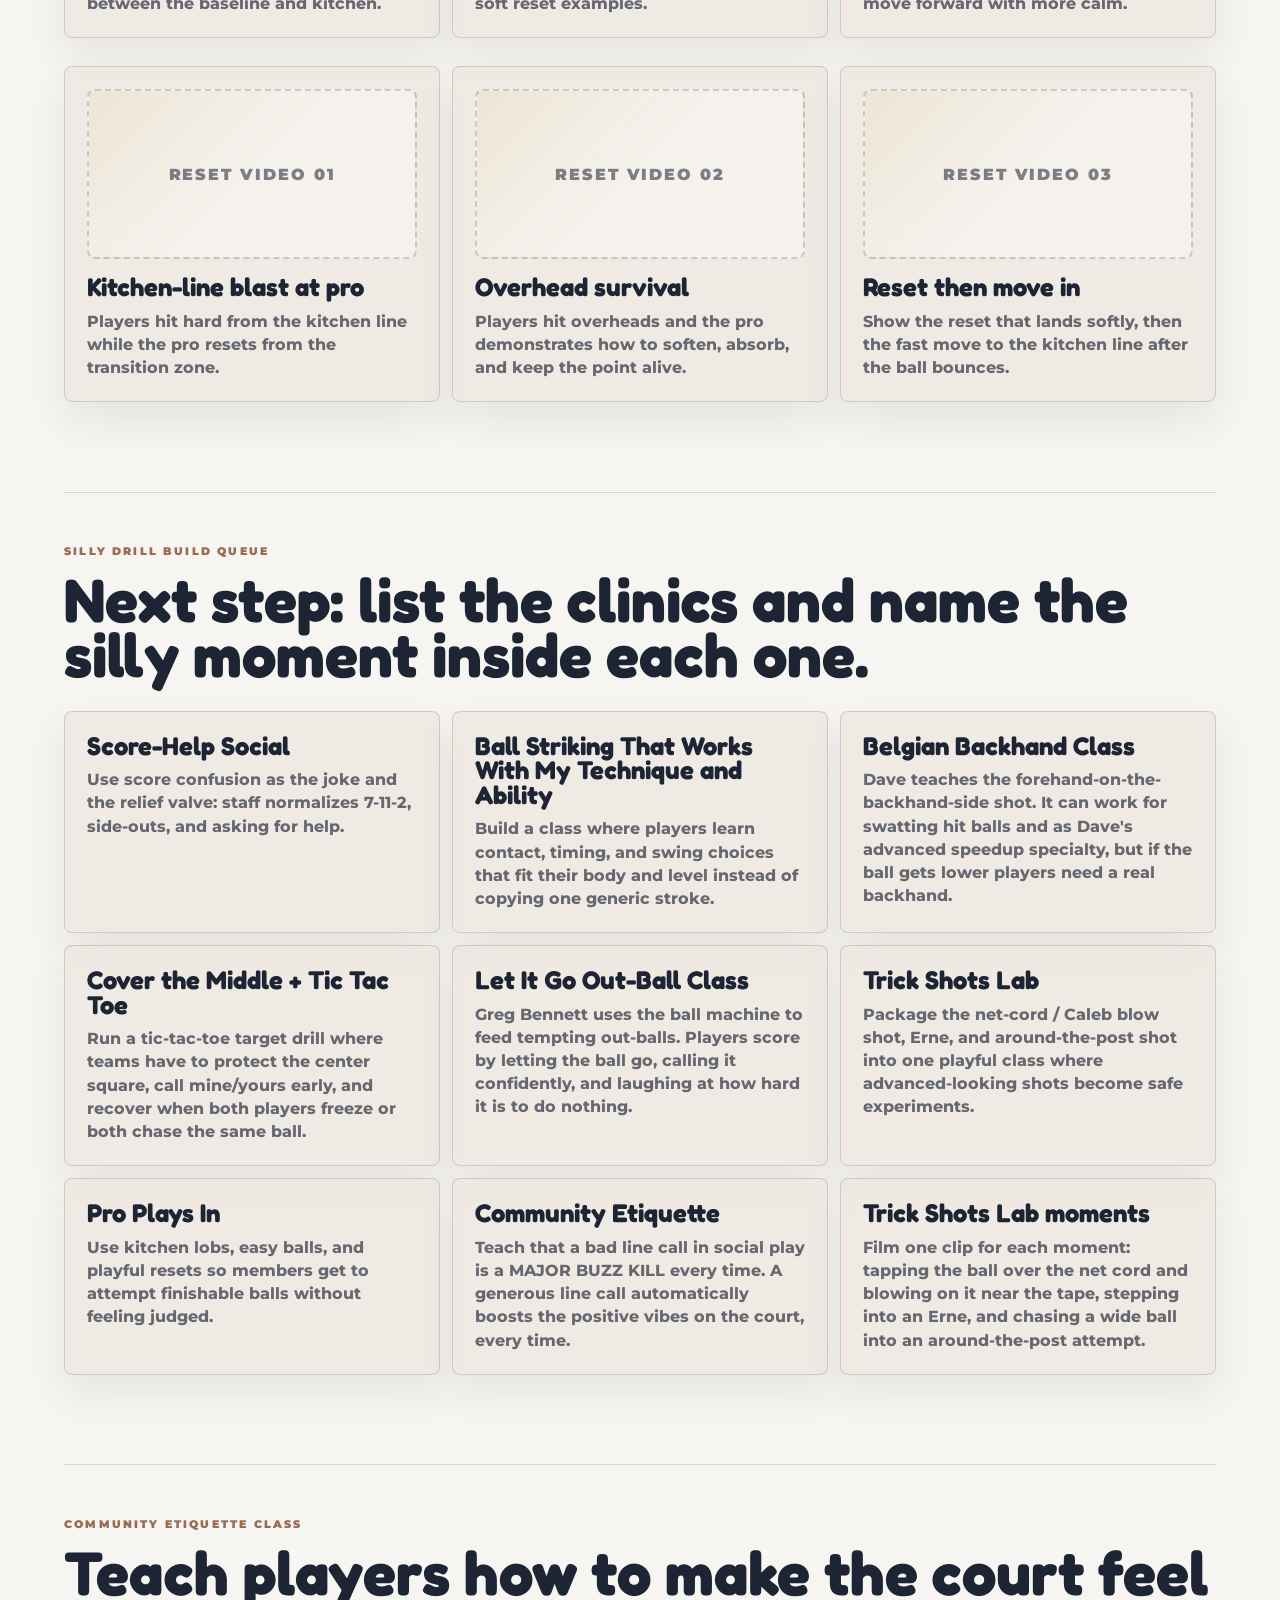
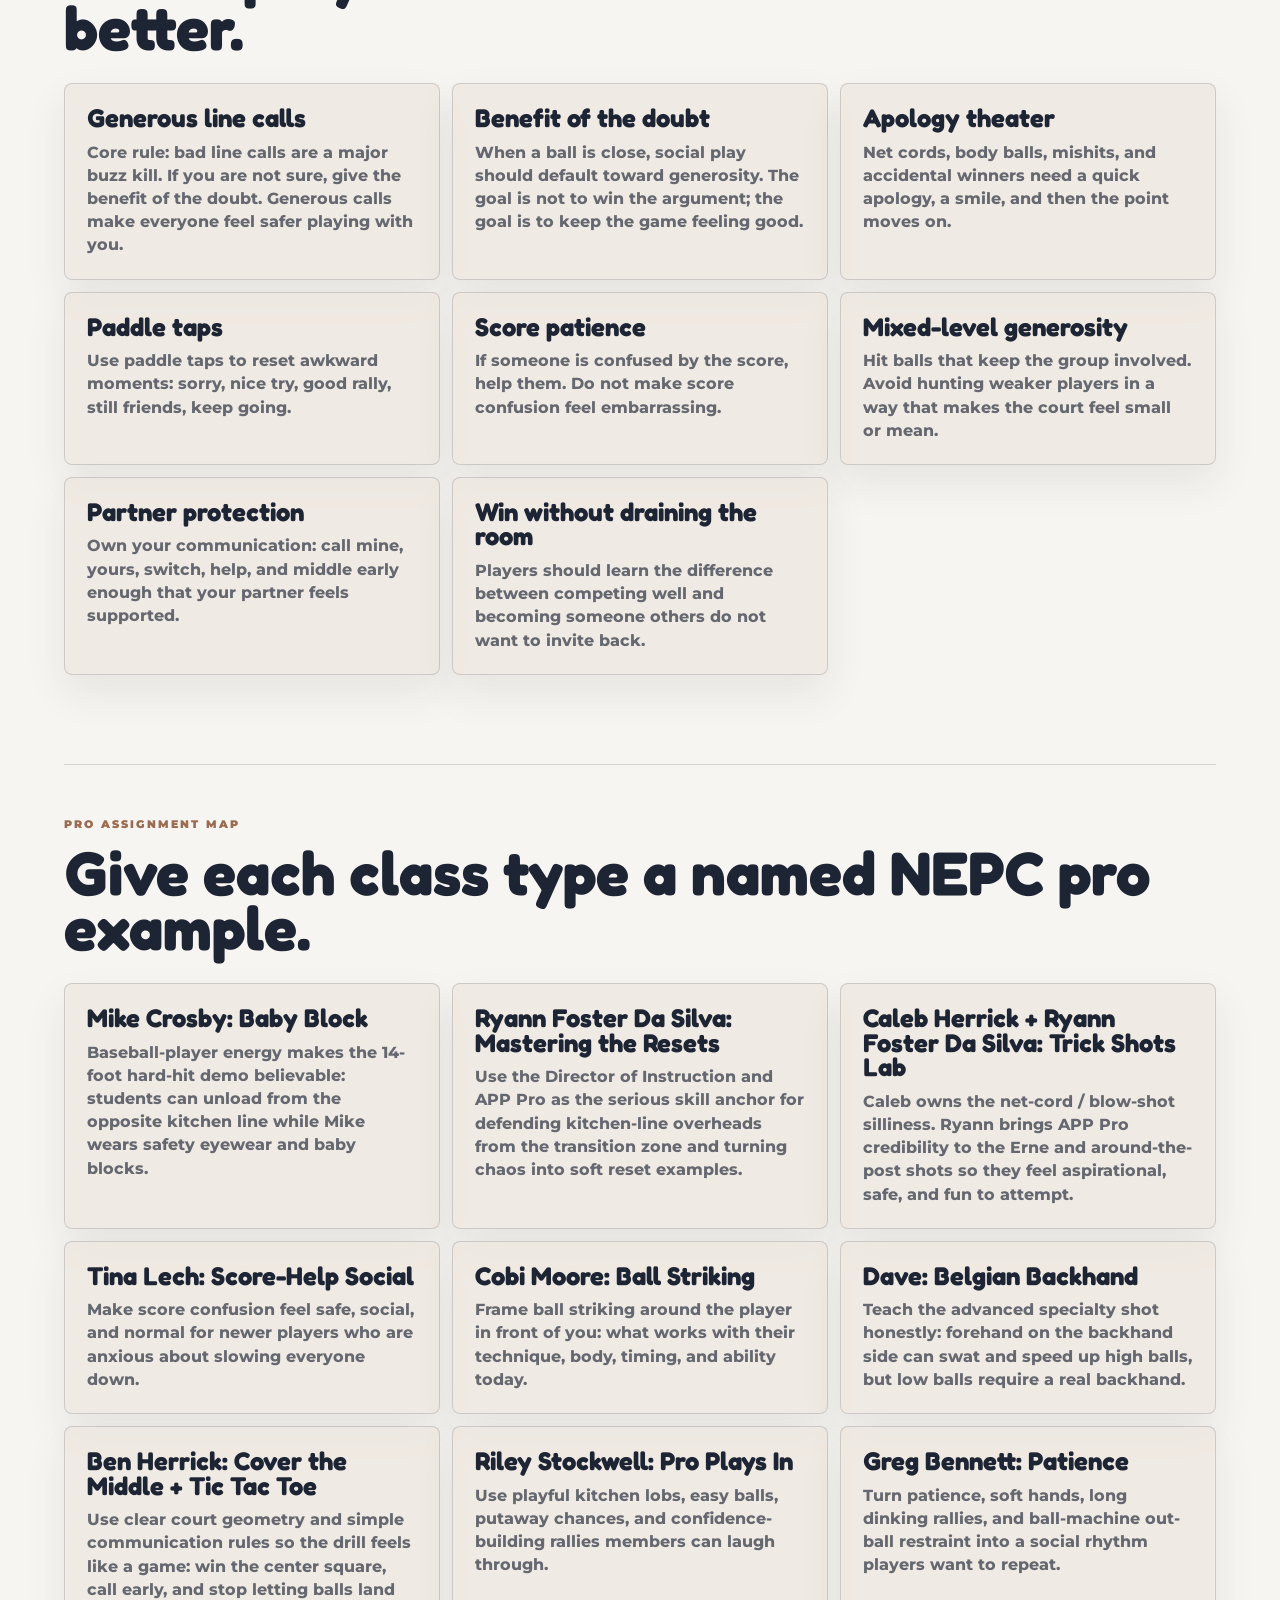
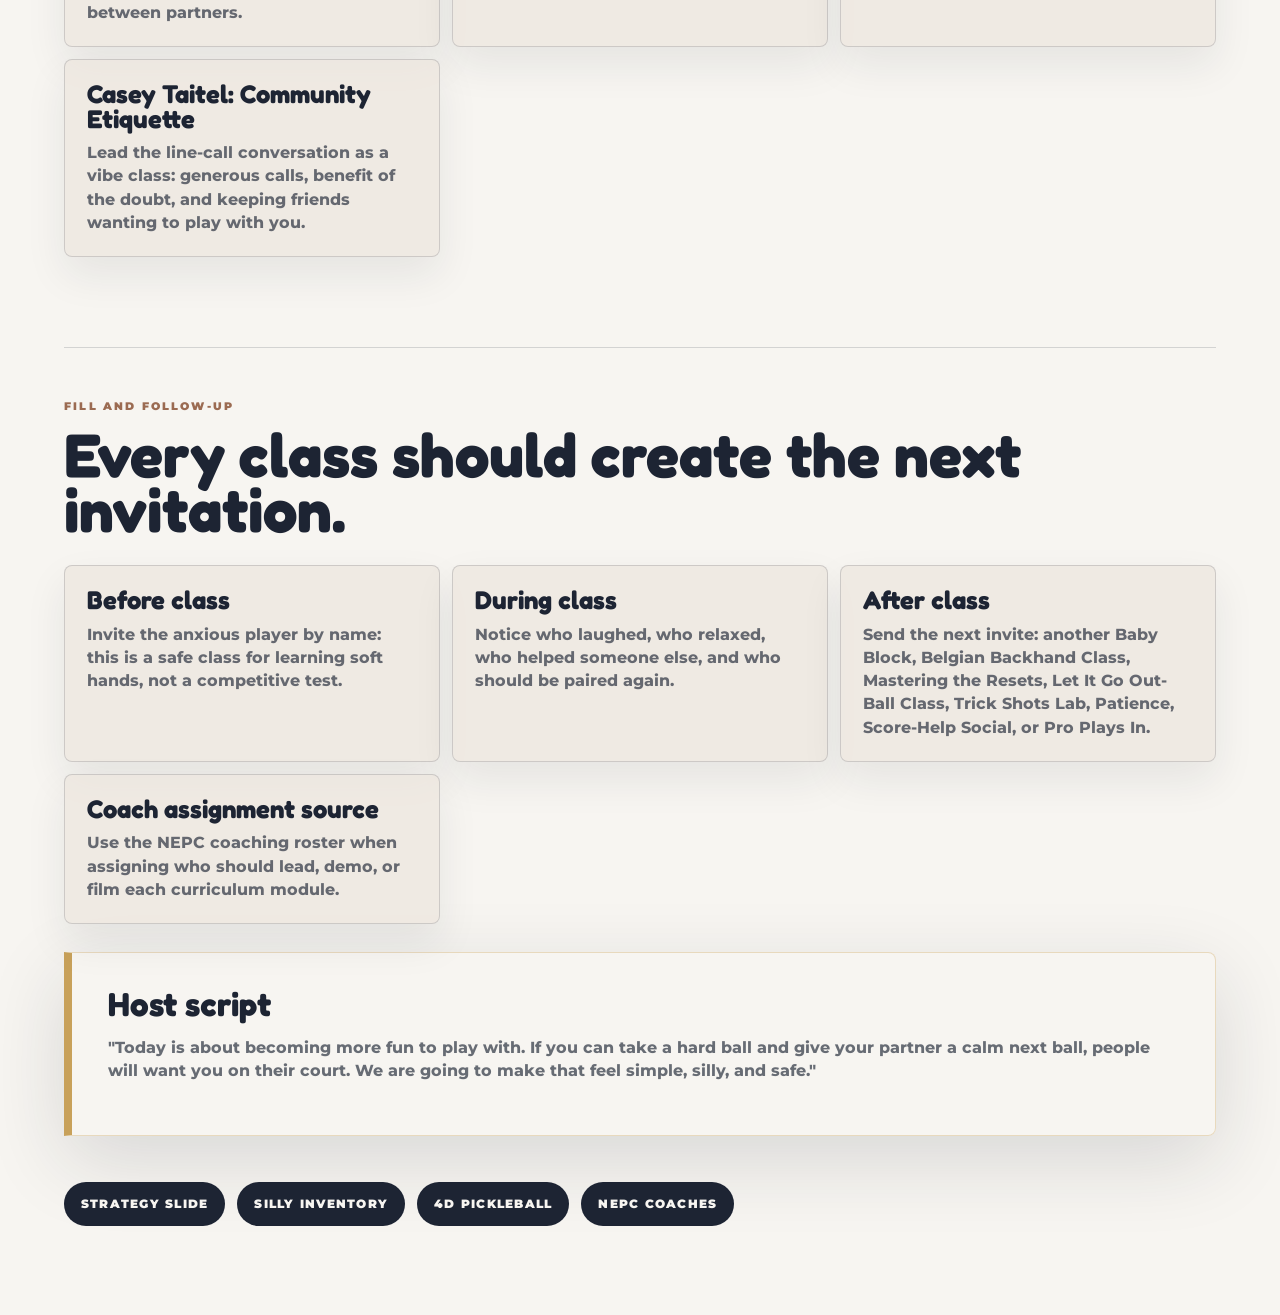
==== commit 7549c0ec: "Add community etiquette class principles" ====
--- a/academy-curriculum.html
+++ b/academy-curriculum.html
@@ -454,11 +454,50 @@
         </article>
         <article class="module">
           <b>Community Etiquette</b>
-          <p>Teach proper and generous line calls. If you call an in ball out, your friends will see it and it is a buzz kill. Generous calls help the vibe.</p>
+          <p>Teach that a bad line call in social play is a MAJOR BUZZ KILL every time. A generous line call automatically boosts the positive vibes on the court, every time.</p>
         </article>
         <article class="module">
           <b>Trick Shots Lab moments</b>
           <p>Film one clip for each moment: tapping the ball over the net cord and blowing on it near the tape, stepping into an Erne, and chasing a wide ball into an around-the-post attempt.</p>
+        </article>
+      </div>
+    </section>
+
+    <section aria-labelledby="etiquette-title">
+      <p class="eyebrow">Community etiquette class</p>
+      <h2 id="etiquette-title">Teach players how to make the court feel better.</h2>
+      <div class="module-grid">
+        <article class="module">
+          <b>Generous line calls</b>
+          <p>Core rule: bad line calls are a major buzz kill. If you are not sure, give the benefit of the doubt. Generous calls make everyone feel safer playing with you.</p>
+        </article>
+        <article class="module">
+          <b>Benefit of the doubt</b>
+          <p>When a ball is close, social play should default toward generosity. The goal is not to win the argument; the goal is to keep the game feeling good.</p>
+        </article>
+        <article class="module">
+          <b>Apology theater</b>
+          <p>Net cords, body balls, mishits, and accidental winners need a quick apology, a smile, and then the point moves on.</p>
+        </article>
+        <article class="module">
+          <b>Paddle taps</b>
+          <p>Use paddle taps to reset awkward moments: sorry, nice try, good rally, still friends, keep going.</p>
+        </article>
+        <article class="module">
+          <b>Score patience</b>
+          <p>If someone is confused by the score, help them. Do not make score confusion feel embarrassing.</p>
+        </article>
+        <article class="module">
+          <b>Mixed-level generosity</b>
+          <p>Hit balls that keep the group involved. Avoid hunting weaker players in a way that makes the court feel small or mean.</p>
+        </article>
+        <article class="module">
+          <b>Partner protection</b>
+          <p>Own your communication: call mine, yours, switch, help, and middle early enough that your partner feels supported.</p>
+        </article>
+        <article class="module">
+          <b>Win without draining the room</b>
+          <p>Players should learn the difference between competing well and becoming someone others do not want to invite back.</p>
         </article>
       </div>
     </section>
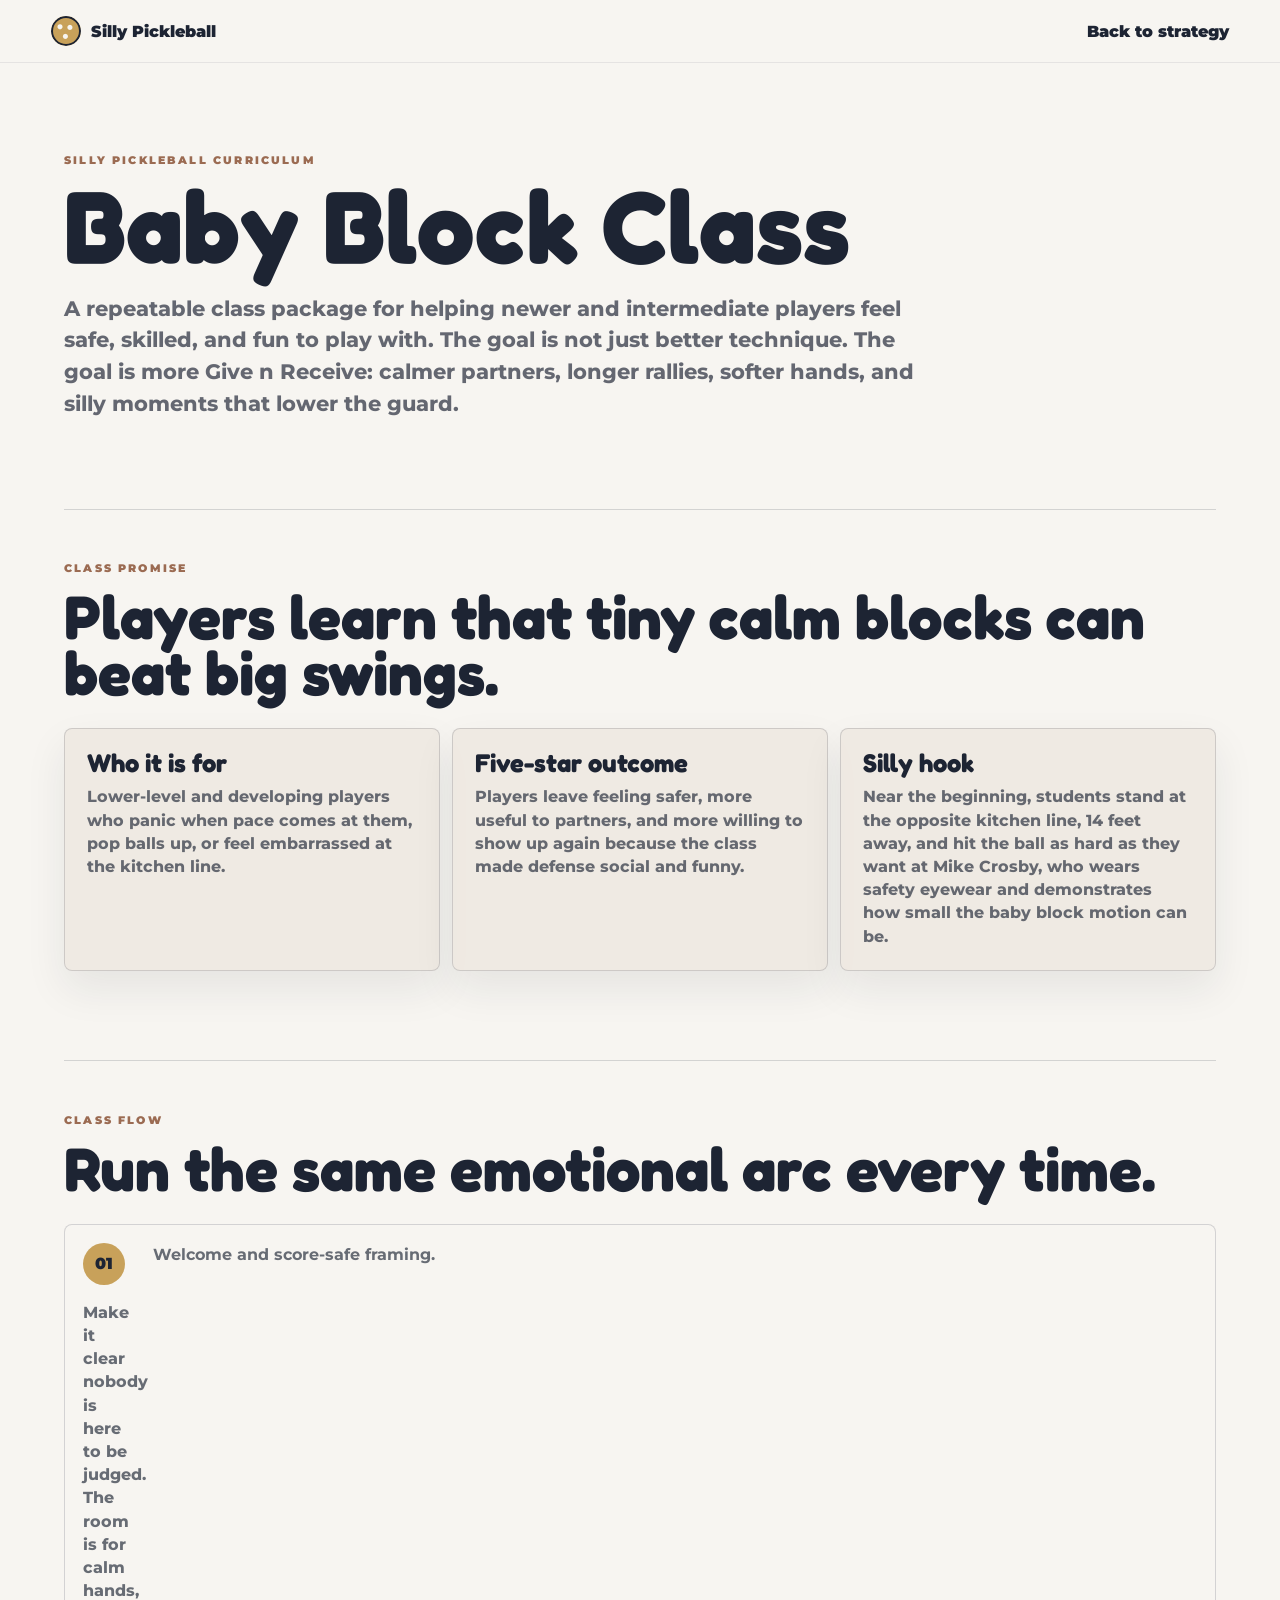
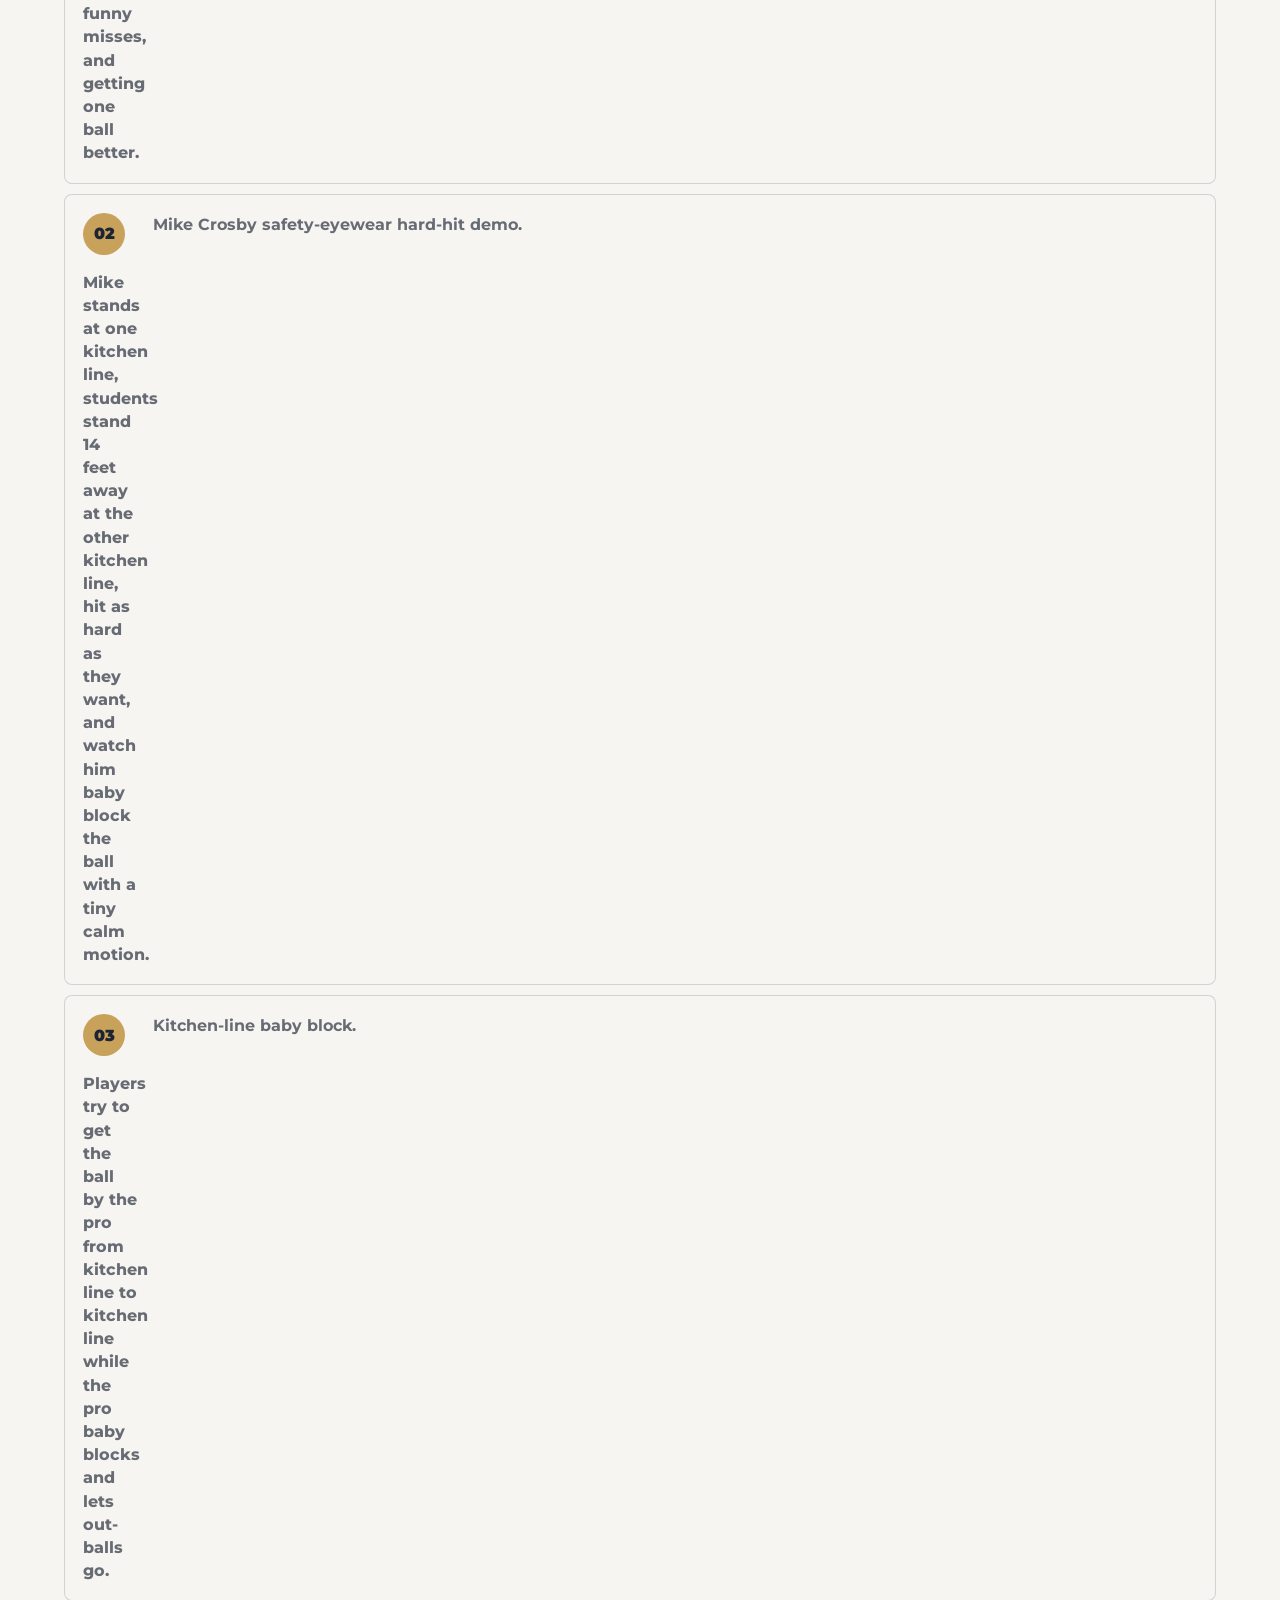
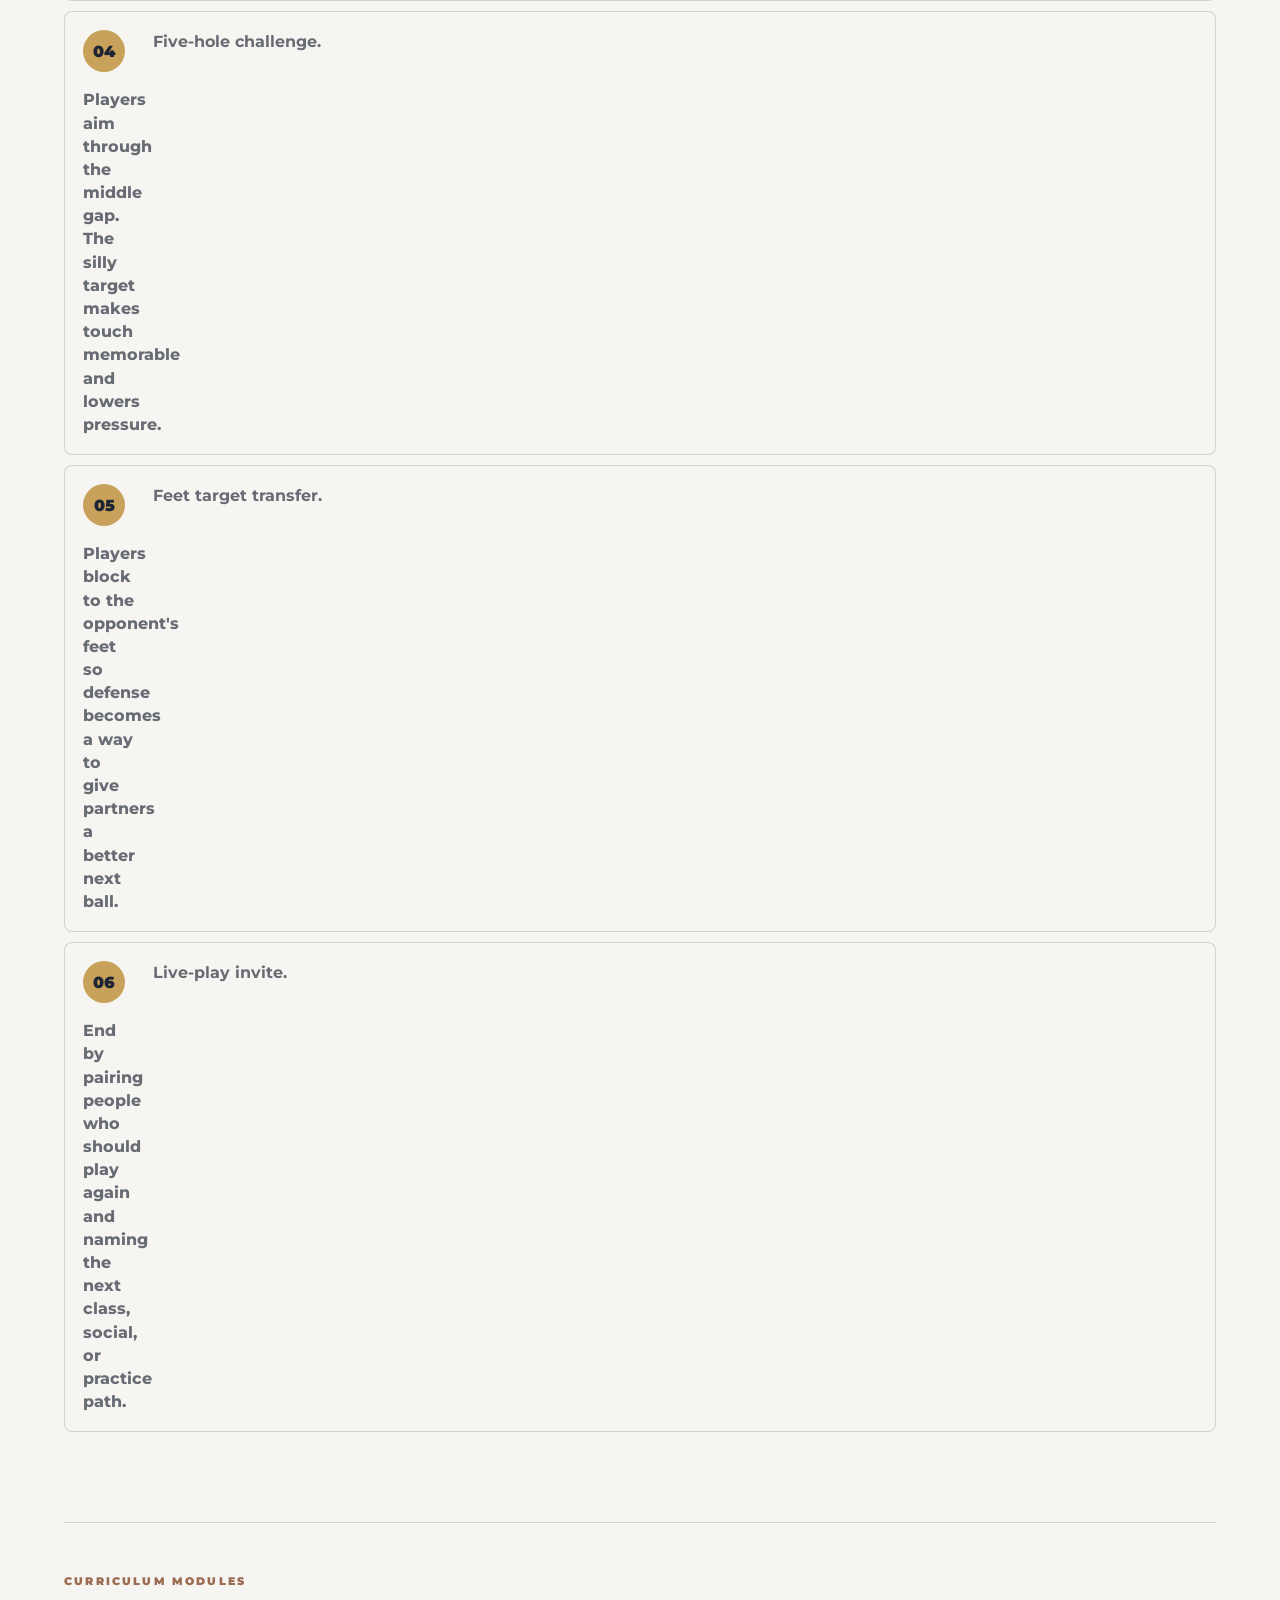
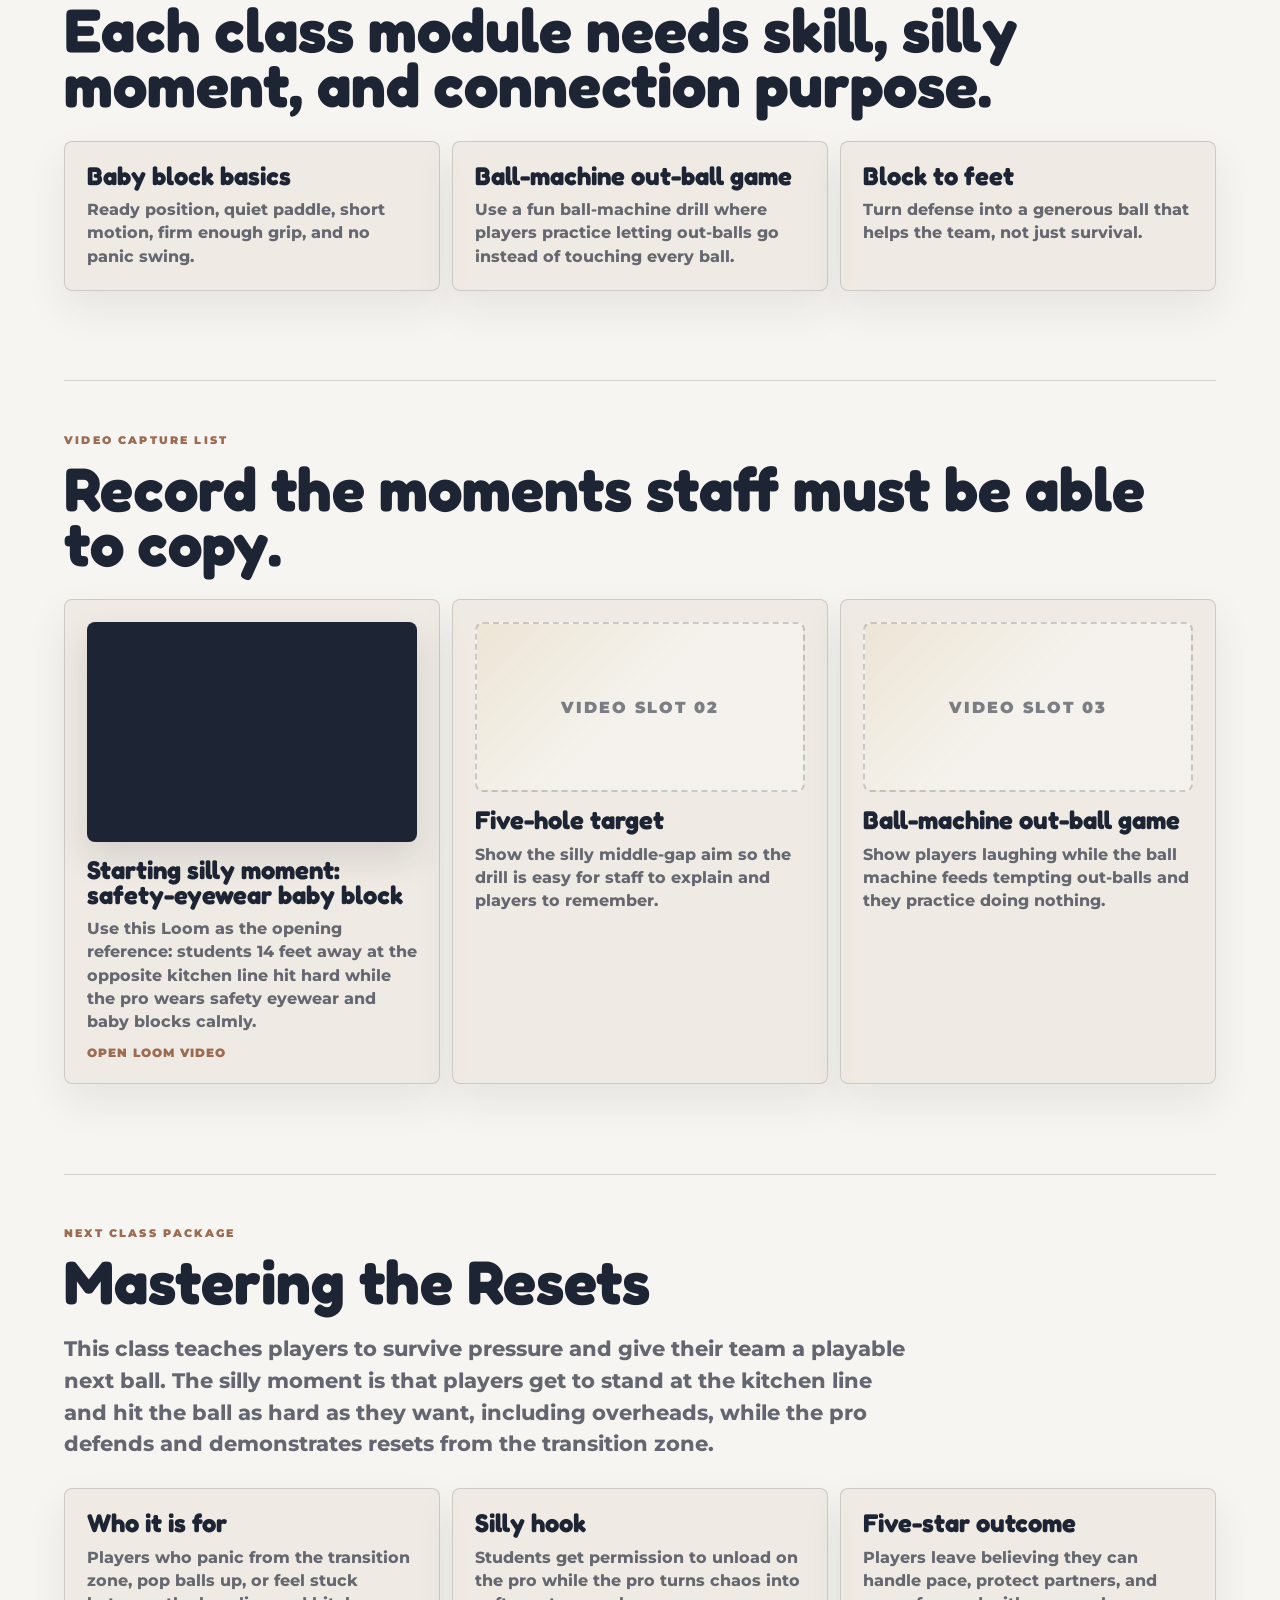
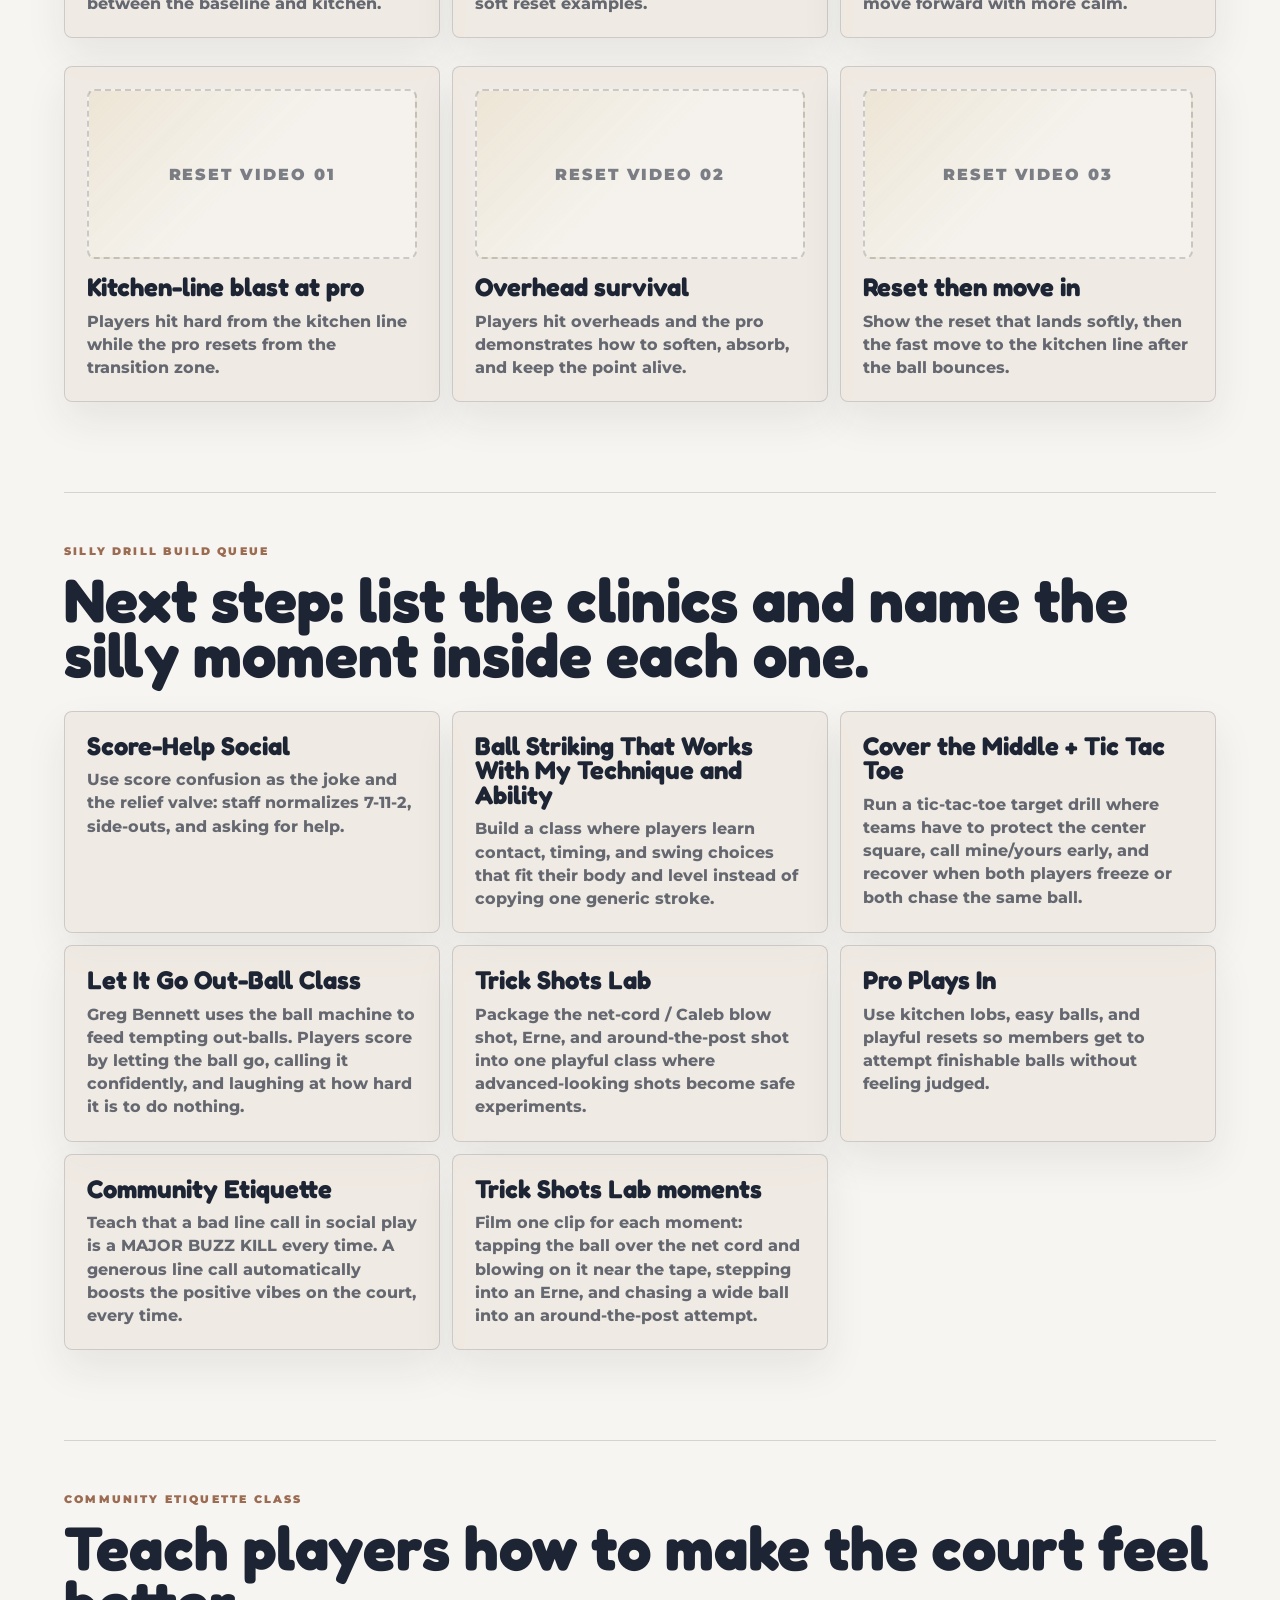
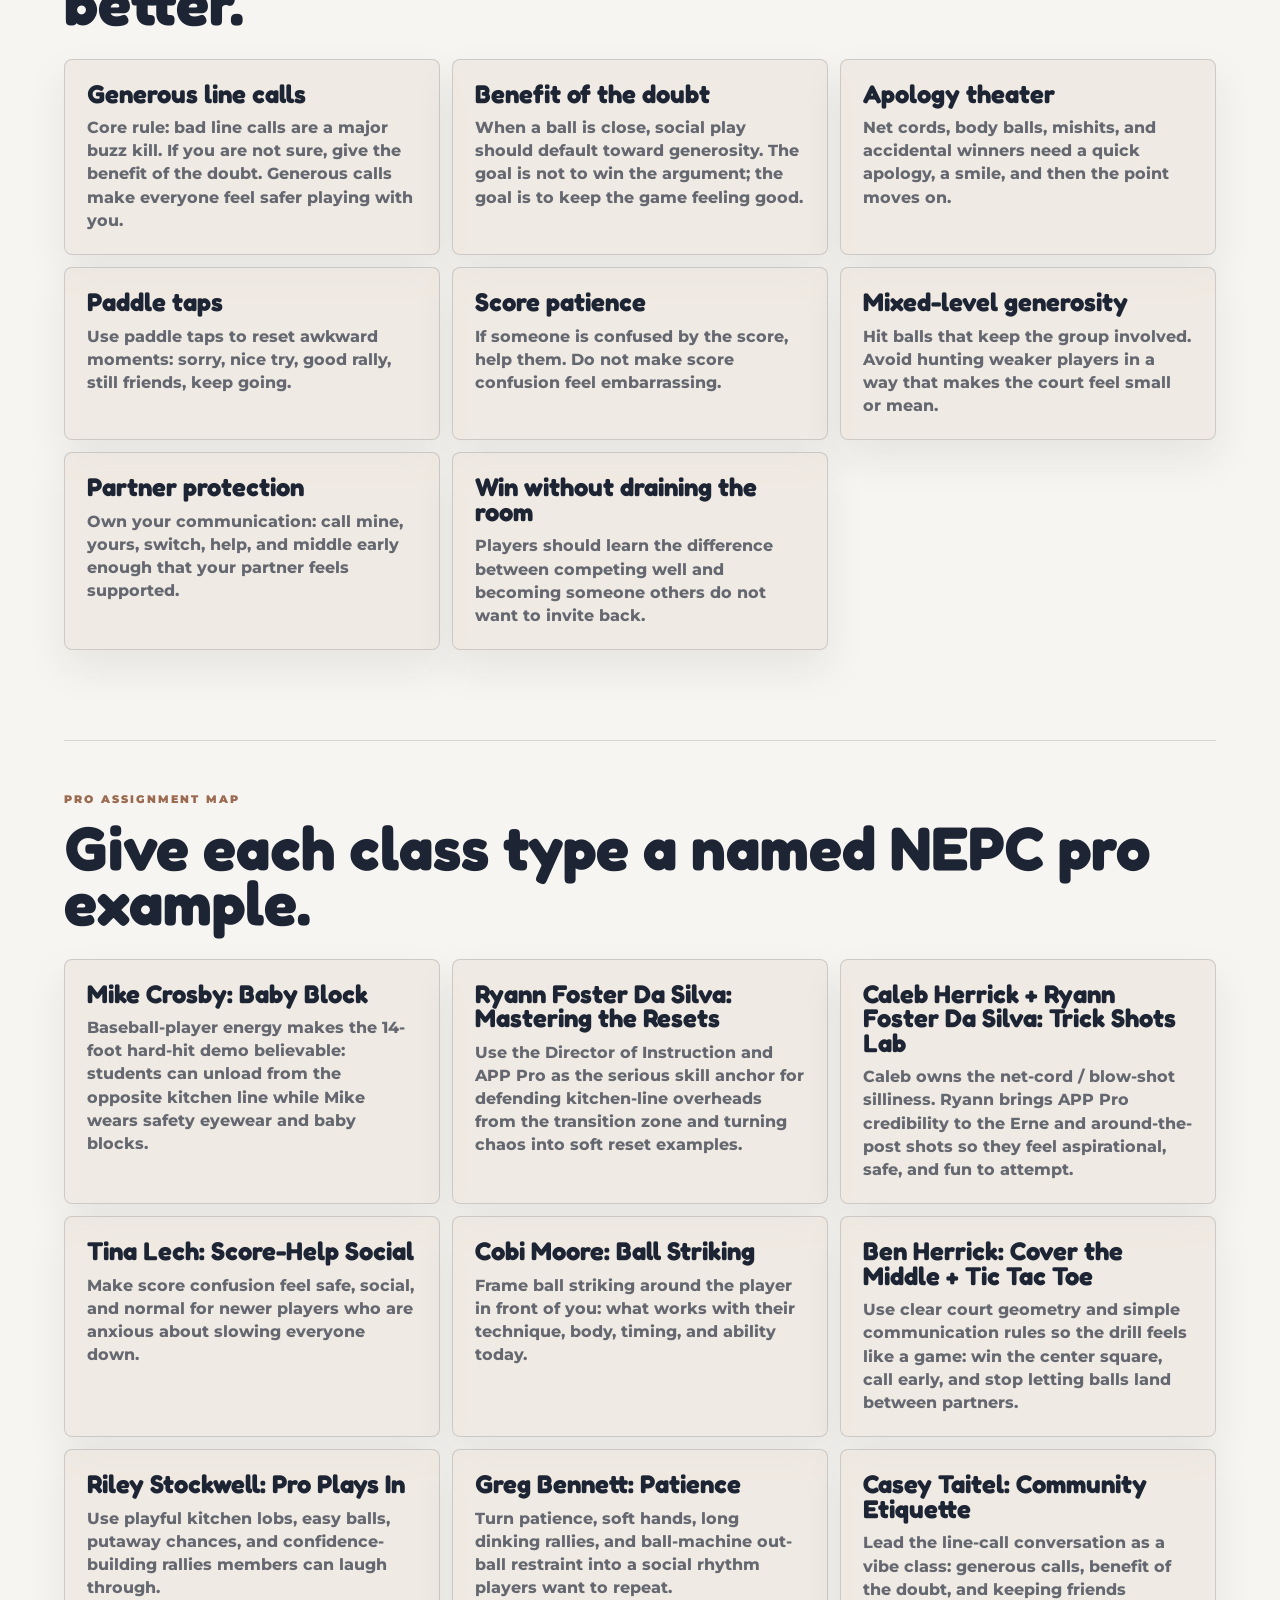
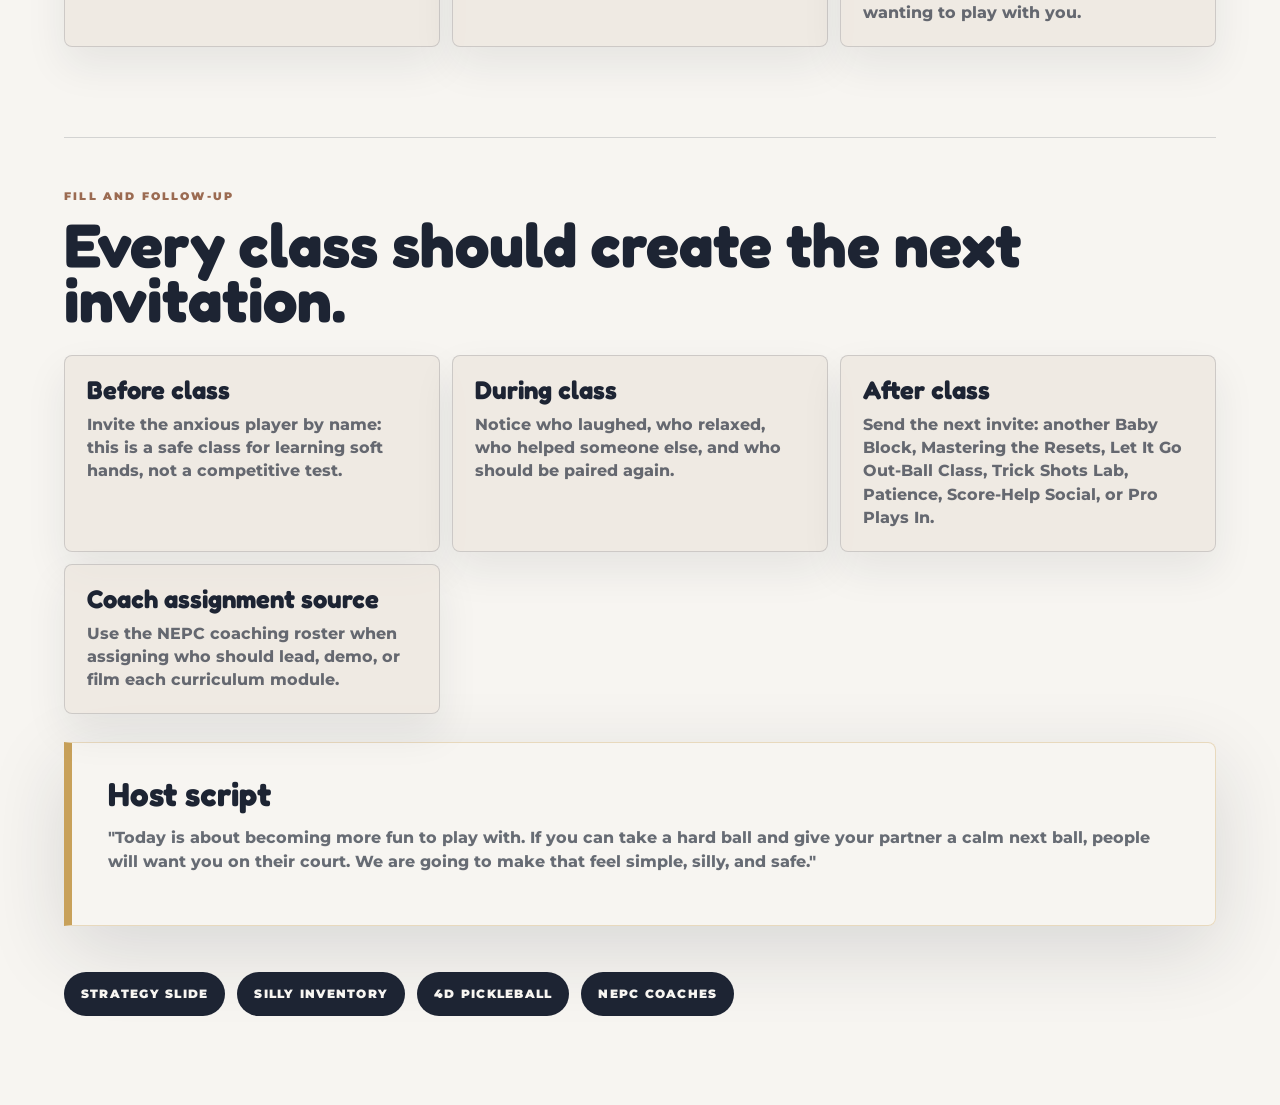
==== commit 0309a28f: "Remove Belgian Backhand class" ====
--- a/academy-curriculum.html
+++ b/academy-curriculum.html
@@ -433,10 +433,6 @@
           <p>Build a class where players learn contact, timing, and swing choices that fit their body and level instead of copying one generic stroke.</p>
         </article>
         <article class="module">
-          <b>Belgian Backhand Class</b>
-          <p>Dave teaches the forehand-on-the-backhand-side shot. It can work for swatting hit balls and as Dave's advanced speedup specialty, but if the ball gets lower players need a real backhand.</p>
-        </article>
-        <article class="module">
           <b>Cover the Middle + Tic Tac Toe</b>
           <p>Run a tic-tac-toe target drill where teams have to protect the center square, call mine/yours early, and recover when both players freeze or both chase the same ball.</p>
         </article>
@@ -525,10 +521,6 @@
         <article class="module">
           <b>Cobi Moore: Ball Striking</b>
           <p>Frame ball striking around the player in front of you: what works with their technique, body, timing, and ability today.</p>
-        </article>
-        <article class="module">
-          <b>Dave: Belgian Backhand</b>
-          <p>Teach the advanced specialty shot honestly: forehand on the backhand side can swat and speed up high balls, but low balls require a real backhand.</p>
         </article>
         <article class="module">
           <b>Ben Herrick: Cover the Middle + Tic Tac Toe</b>
@@ -563,7 +555,7 @@
         </article>
         <article class="sales-card">
           <b>After class</b>
-          <p>Send the next invite: another Baby Block, Belgian Backhand Class, Mastering the Resets, Let It Go Out-Ball Class, Trick Shots Lab, Patience, Score-Help Social, or Pro Plays In.</p>
+          <p>Send the next invite: another Baby Block, Mastering the Resets, Let It Go Out-Ball Class, Trick Shots Lab, Patience, Score-Help Social, or Pro Plays In.</p>
         </article>
         <article class="sales-card">
           <b>Coach assignment source</b>
